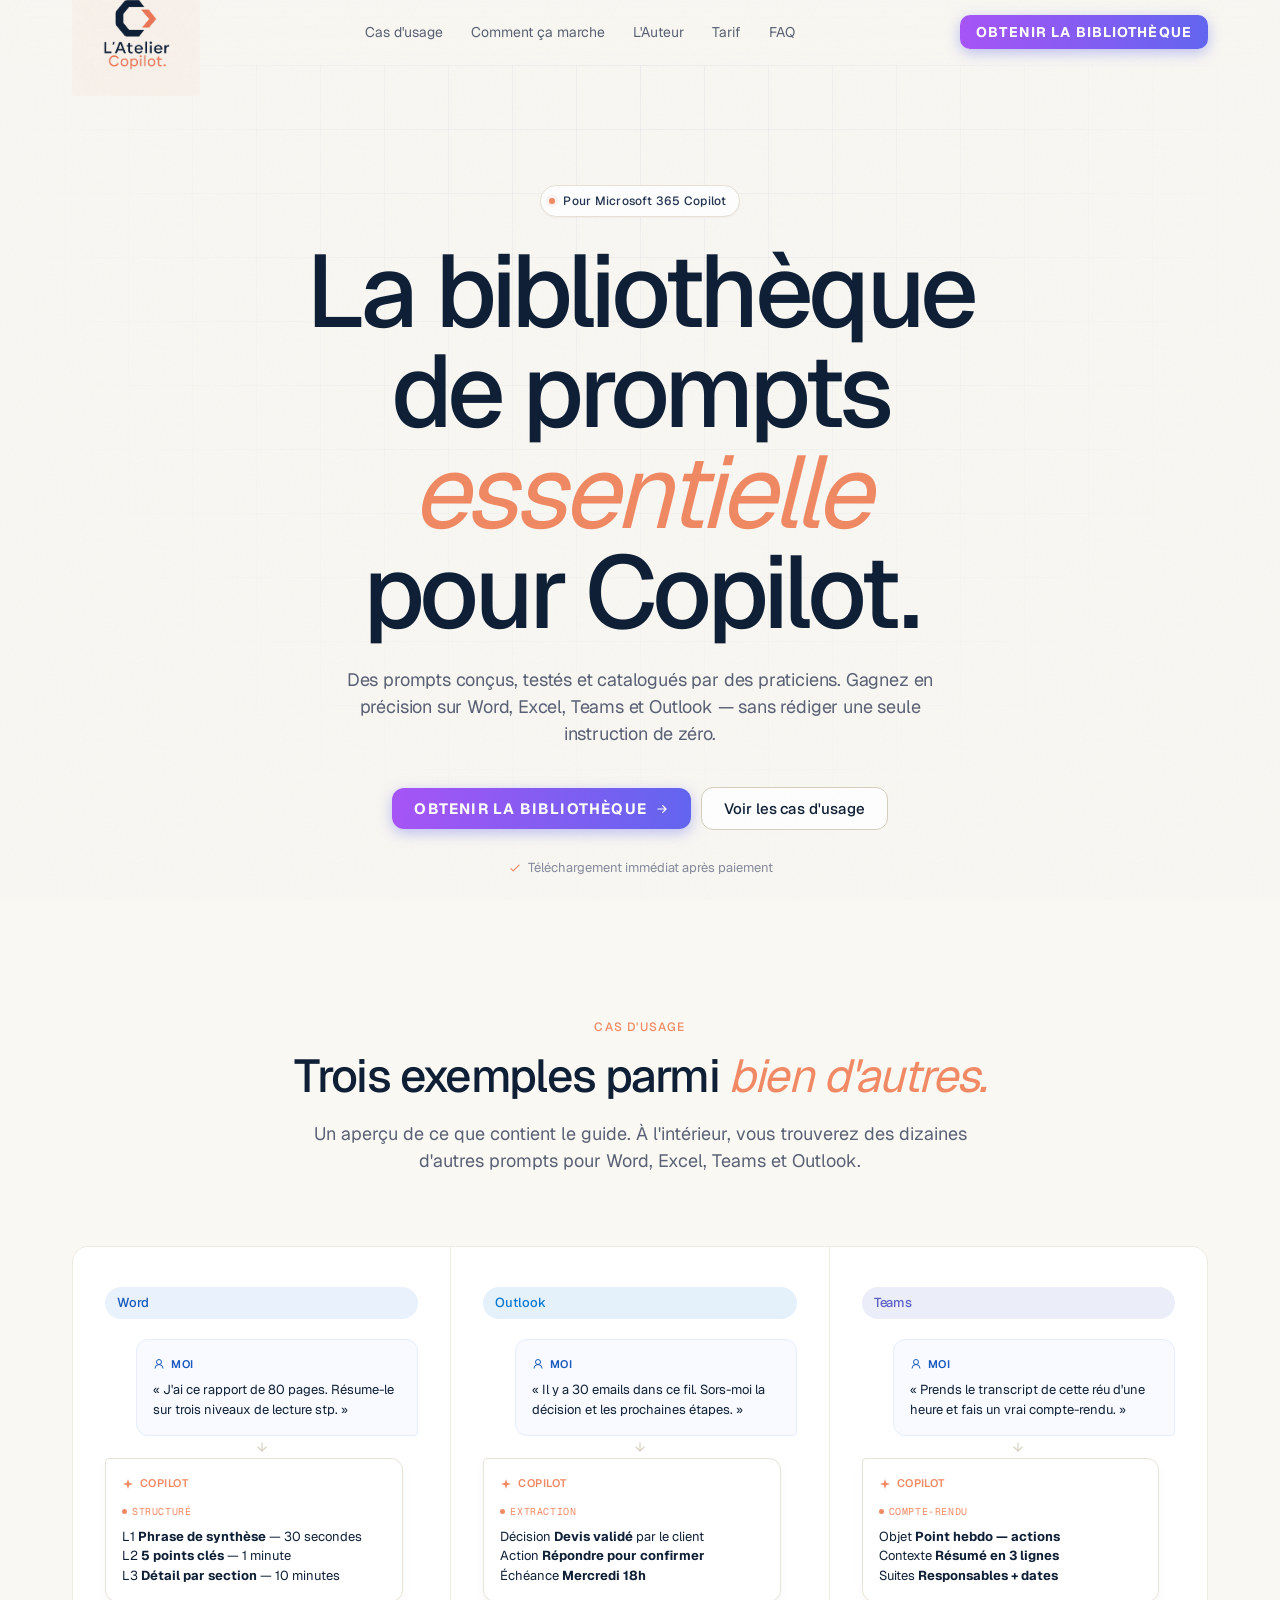
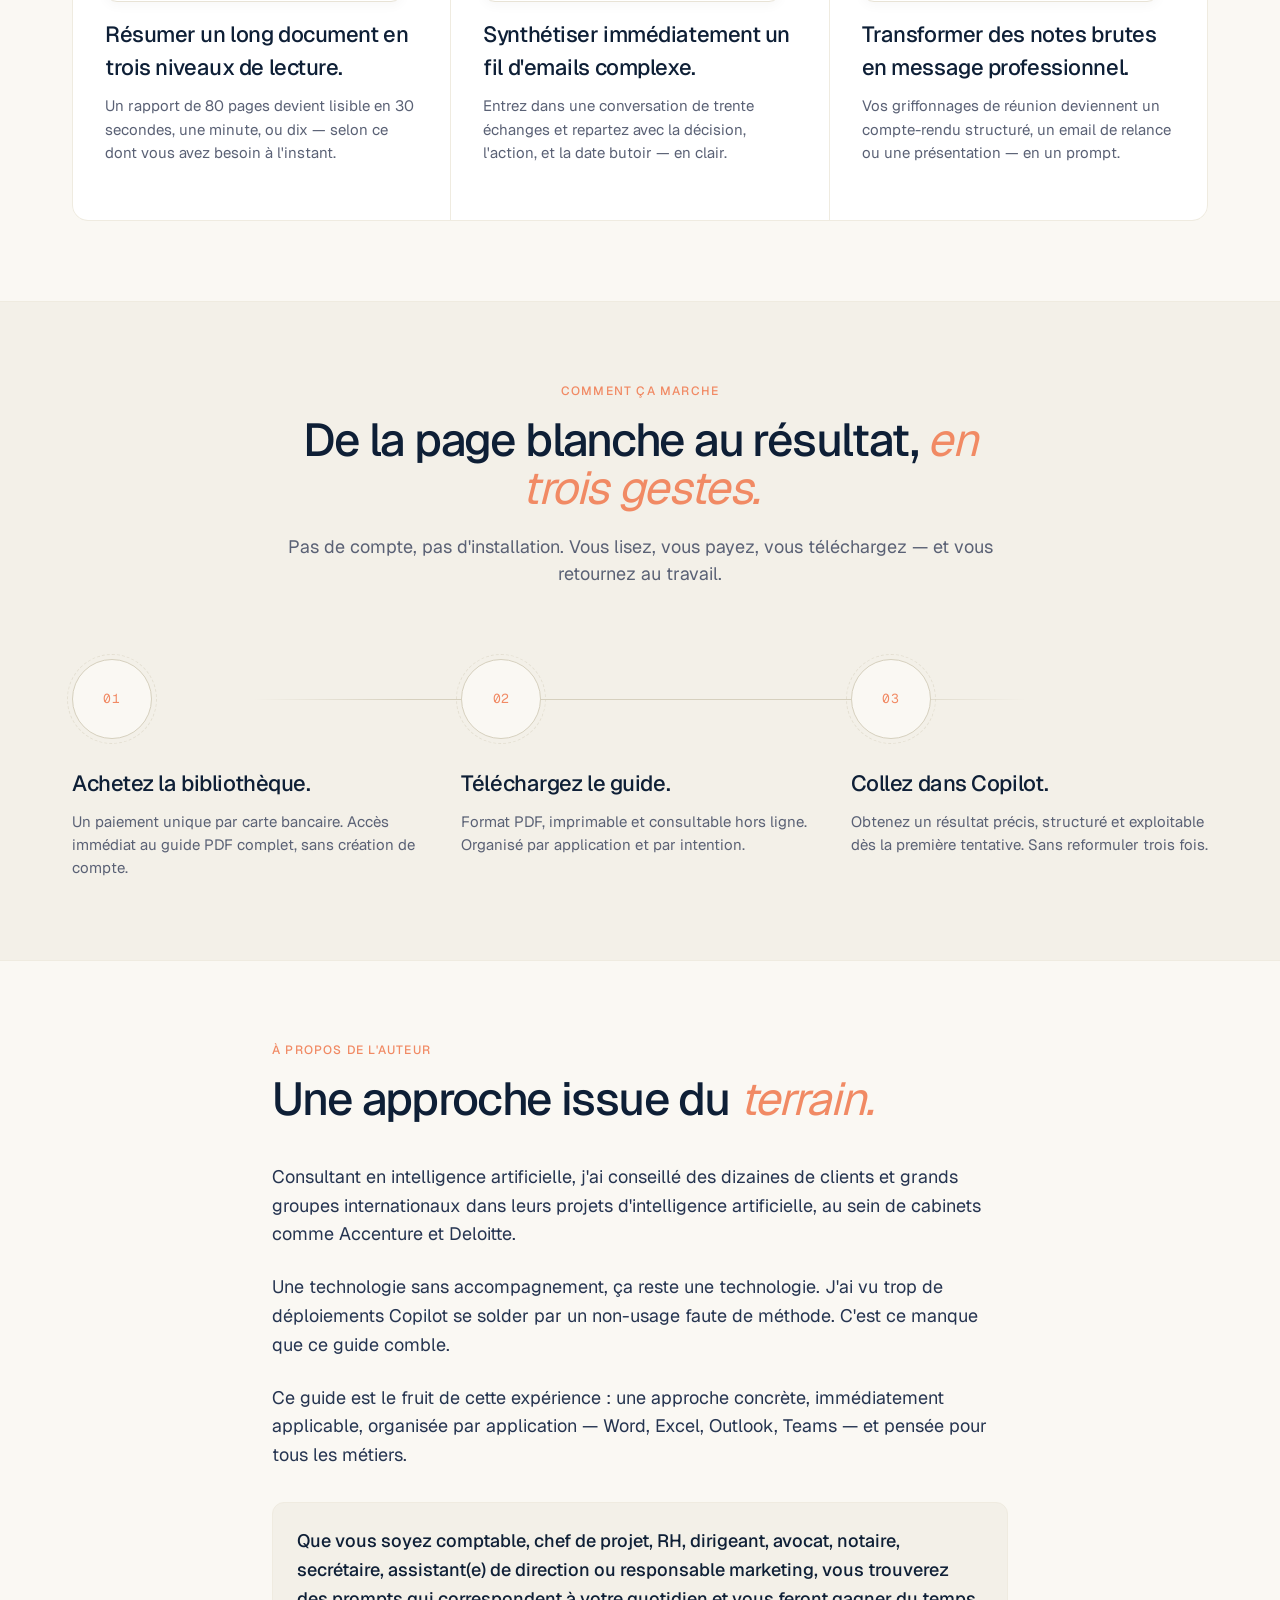
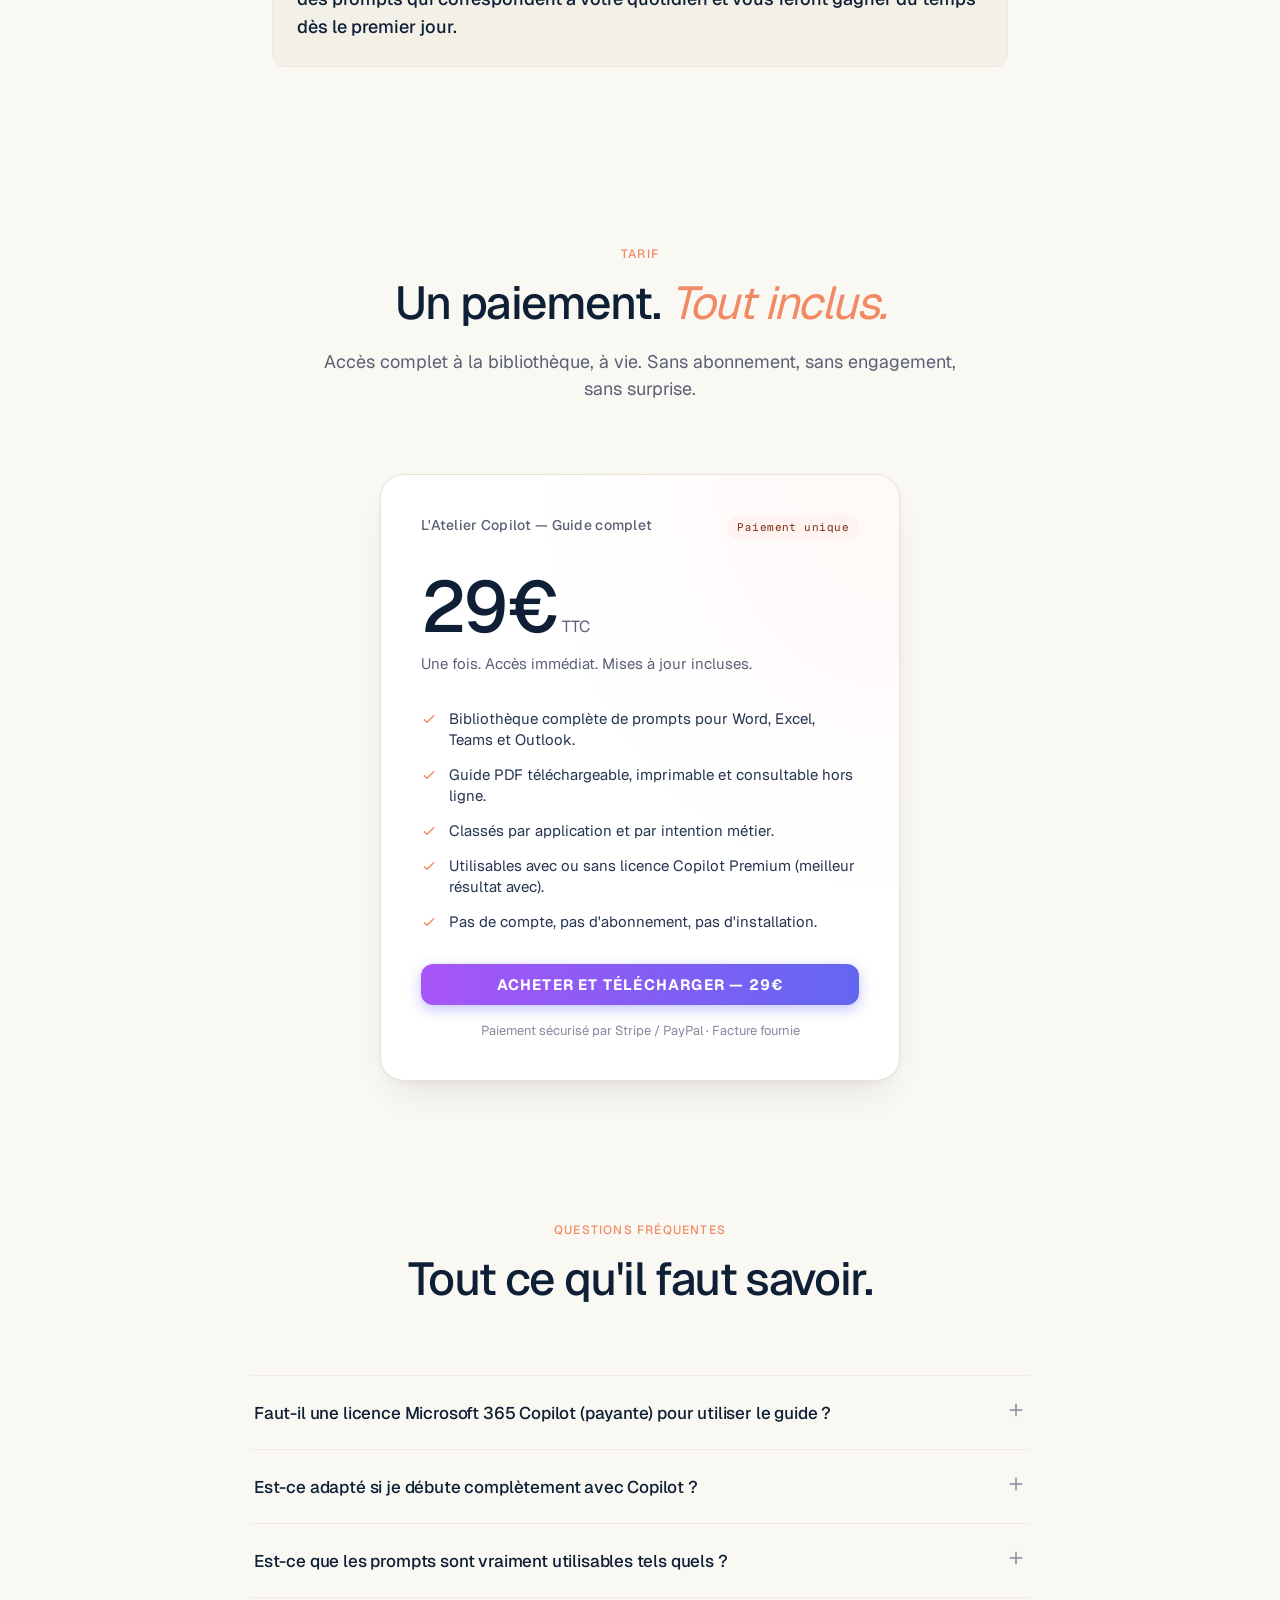
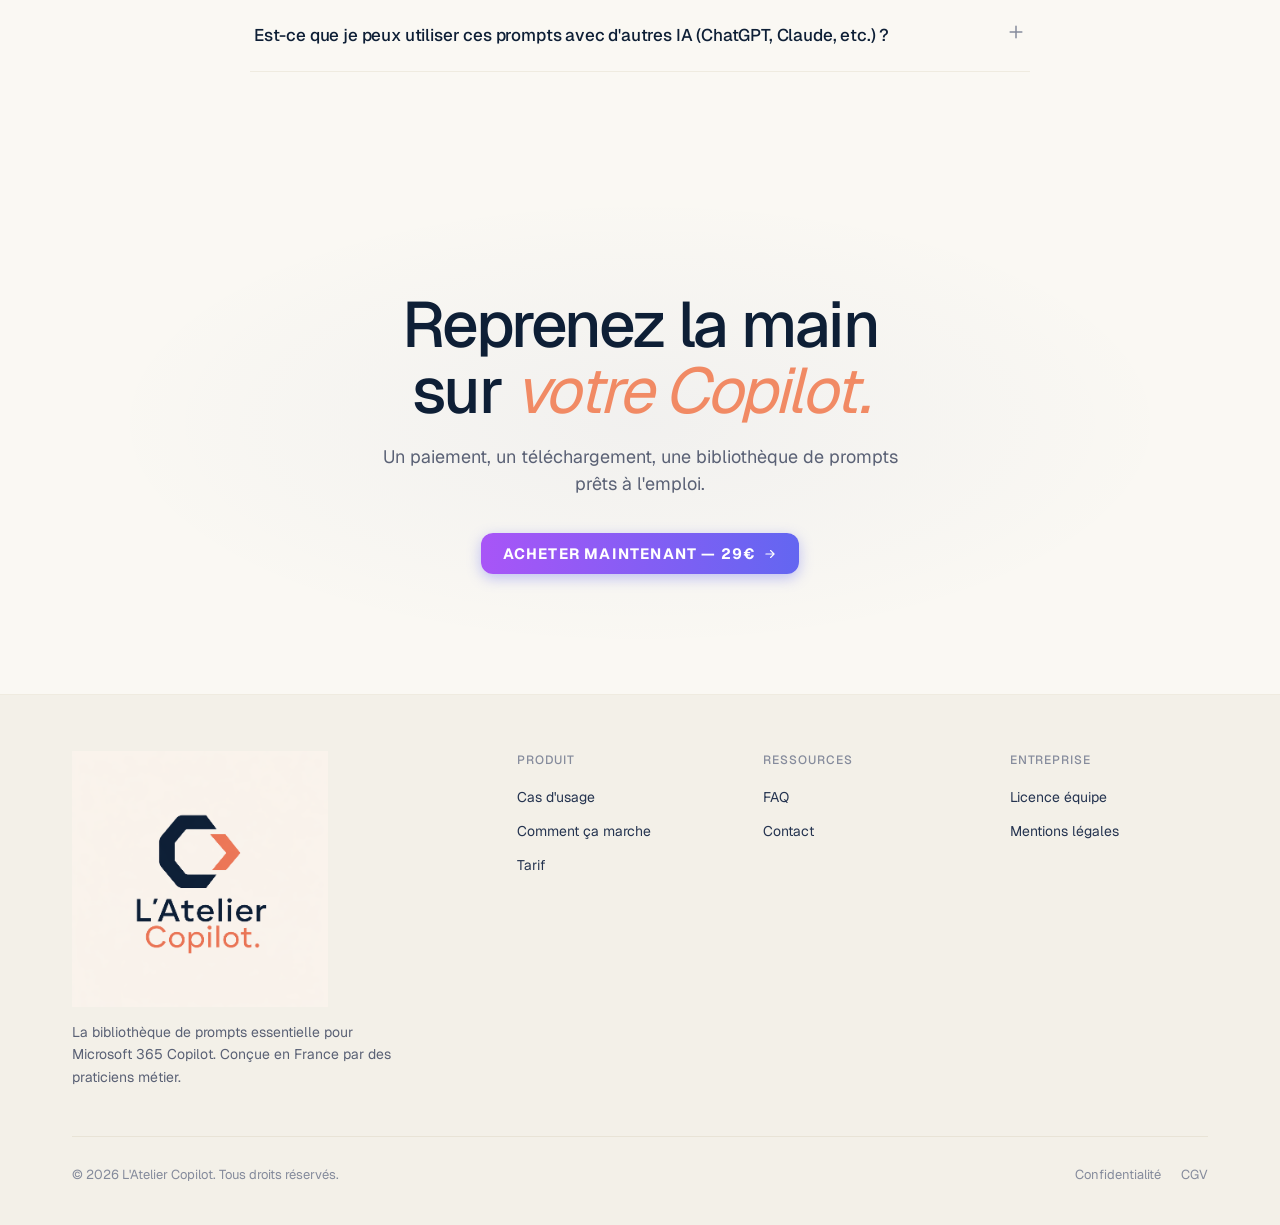
==== index.html @ 7e4718ef "Added author link in nav and finalized chat bubbles UX" ====
<!DOCTYPE html>
<html lang="fr">
<head>
<meta charset="UTF-8">
<meta name="viewport" content="width=device-width, initial-scale=1.0">
<title>L'Atelier Copilot — La bibliothèque de prompts pour Microsoft 365 Copilot</title>
<meta name="description" content="Des prompts conçus, testés et catalogués par des praticiens. Tirez le meilleur de Microsoft 365 Copilot sur Word, Excel, Teams et Outlook.">
<link rel="stylesheet" href="styles.css">
<link rel="icon" type="image/png" href="assets/logo.png">
</head>
<body class="grain">

<!-- ========== NAV ========== -->
<nav class="nav" id="nav">
  <div class="container nav-inner">
    <a href="/" class="brand">
      <img src="assets/logo.png" alt="L'Atelier Copilot" class="logo-img">
    </a>
    <ul class="nav-links">
      <li><a href="#usecases">Cas d'usage</a></li>
      <li><a href="#how">Comment ça marche</a></li>
      <li><a href="#about">L'Auteur</a></li>
      <li><a href="#pricing">Tarif</a></li>
      <li><a href="#faq">FAQ</a></li>
    </ul>
    <div class="nav-cta">
      <a href="#pricing" class="btn btn-accent">Obtenir la bibliothèque</a>
    </div>
  </div>
</nav>

<!-- ========== HERO ========== -->
<header class="hero">
  <div class="hero-grid-bg"></div>
  <div class="container hero-inner">
    <div class="reveal">
      <span class="eyebrow"><span class="dot"></span>Pour Microsoft 365 Copilot</span>
    </div>
    <h1 class="reveal reveal-delay-1">
      La bibliothèque<br>
      de prompts <span class="em">essentielle</span><br>
      pour Copilot.
    </h1>
    <p class="hero-lead reveal reveal-delay-2">
      Des prompts conçus, testés et catalogués par des praticiens. Gagnez en précision sur Word, Excel, Teams et Outlook — sans rédiger une seule instruction de zéro.
    </p>
    <div class="hero-ctas reveal reveal-delay-2">
      <a href="#pricing" class="btn btn-accent btn-lg">
        Obtenir la bibliothèque
        <svg width="14" height="14" viewBox="0 0 24 24" fill="none"><path d="M5 12h14M13 6l6 6-6 6" stroke="currentColor" stroke-width="2" stroke-linecap="round" stroke-linejoin="round"/></svg>
      </a>
      <a href="#usecases" class="btn btn-outline btn-lg">Voir les cas d'usage</a>
    </div>
    <div class="hero-meta">
      <span>
        <svg width="14" height="14" viewBox="0 0 24 24" fill="none"><path d="M5 13l4 4L19 7" stroke="currentColor" stroke-width="2" stroke-linecap="round" stroke-linejoin="round"/></svg>
        Téléchargement immédiat après paiement
      </span>
    </div>
  </div>
</header>

<!-- ========== USE CASES ========== -->
<section class="section" id="usecases">
  <div class="container">
    <div class="section-head">
      <div class="section-kicker">Cas d'usage</div>
      <h2>Trois exemples parmi <em style="font-weight:400;color:var(--accent);font-style:italic;">bien d'autres.</em></h2>
      <p>Un aperçu de ce que contient le guide. À l'intérieur, vous trouverez des dizaines d'autres prompts pour Word, Excel, Teams et Outlook.</p>
    </div>

    <div class="usecases">
      <div class="usecase">
        <div class="usecase-badge badge-word">
          Word
        </div>
        <div class="usecase-visual">
          <div class="uc-stack">
          <div class="uc-card prompt">
            <div class="uc-header">
              <svg width="12" height="12" viewBox="0 0 24 24" fill="none" stroke="currentColor" stroke-width="2"><circle cx="12" cy="8" r="5"/><path d="M20 21a8 8 0 1 0-16 0"/></svg>
              Moi
            </div>
            « J'ai ce rapport de 80 pages. Résume-le sur trois niveaux de lecture stp. »
          </div>
          <div class="uc-arrow">
            <svg width="14" height="14" viewBox="0 0 24 24" fill="none"><path d="M12 5v14M5 12l7 7 7-7" stroke="currentColor" stroke-width="2" stroke-linecap="round" stroke-linejoin="round"/></svg>
          </div>
          <div class="uc-card result">
            <div class="uc-header">
              <svg width="12" height="12" viewBox="0 0 24 24" fill="currentColor"><path d="M12 2l2.4 7.6L22 12l-7.6 2.4L12 22l-2.4-7.6L2 12l7.6-2.4z"/></svg>
              Copilot
            </div>
            <span class="tag"><span class="dot"></span> Structuré</span><br>
            L1 <strong>Phrase de synthèse</strong> — 30 secondes<br>
            L2 <strong>5 points clés</strong> — 1 minute<br>
            L3 <strong>Détail par section</strong> — 10 minutes
          </div>
        </div>
        </div>
        <h3>Résumer un long document en trois niveaux de lecture.</h3>
        <p>Un rapport de 80 pages devient lisible en 30 secondes, une minute, ou dix — selon ce dont vous avez besoin à l'instant.</p>
      </div>

      <div class="usecase">
        <div class="usecase-badge badge-outlook">
          Outlook
        </div>
        <div class="usecase-visual">
          <div class="uc-stack">
          <div class="uc-card prompt">
            <div class="uc-header">
              <svg width="12" height="12" viewBox="0 0 24 24" fill="none" stroke="currentColor" stroke-width="2"><circle cx="12" cy="8" r="5"/><path d="M20 21a8 8 0 1 0-16 0"/></svg>
              Moi
            </div>
            « Il y a 30 emails dans ce fil. Sors-moi la décision et les prochaines étapes. »
          </div>
          <div class="uc-arrow">
            <svg width="14" height="14" viewBox="0 0 24 24" fill="none"><path d="M12 5v14M5 12l7 7 7-7" stroke="currentColor" stroke-width="2" stroke-linecap="round" stroke-linejoin="round"/></svg>
          </div>
          <div class="uc-card result">
            <div class="uc-header">
              <svg width="12" height="12" viewBox="0 0 24 24" fill="currentColor"><path d="M12 2l2.4 7.6L22 12l-7.6 2.4L12 22l-2.4-7.6L2 12l7.6-2.4z"/></svg>
              Copilot
            </div>
            <span class="tag"><span class="dot"></span> Extraction</span><br>
            Décision <strong>Devis validé</strong> par le client<br>
            Action <strong>Répondre pour confirmer</strong><br>
            Échéance <strong>Mercredi 18h</strong>
          </div>
        </div>
        </div>
        <h3>Synthétiser immédiatement un fil d'emails complexe.</h3>
        <p>Entrez dans une conversation de trente échanges et repartez avec la décision, l'action, et la date butoir — en clair.</p>
      </div>

      <div class="usecase">
        <div class="usecase-badge badge-teams">
          Teams
        </div>
        <div class="usecase-visual">
          <div class="uc-stack">
          <div class="uc-card prompt">
            <div class="uc-header">
              <svg width="12" height="12" viewBox="0 0 24 24" fill="none" stroke="currentColor" stroke-width="2"><circle cx="12" cy="8" r="5"/><path d="M20 21a8 8 0 1 0-16 0"/></svg>
              Moi
            </div>
            « Prends le transcript de cette réu d'une heure et fais un vrai compte-rendu. »
          </div>
          <div class="uc-arrow">
            <svg width="14" height="14" viewBox="0 0 24 24" fill="none"><path d="M12 5v14M5 12l7 7 7-7" stroke="currentColor" stroke-width="2" stroke-linecap="round" stroke-linejoin="round"/></svg>
          </div>
          <div class="uc-card result">
            <div class="uc-header">
              <svg width="12" height="12" viewBox="0 0 24 24" fill="currentColor"><path d="M12 2l2.4 7.6L22 12l-7.6 2.4L12 22l-2.4-7.6L2 12l7.6-2.4z"/></svg>
              Copilot
            </div>
            <span class="tag"><span class="dot"></span> Compte-Rendu</span><br>
            Objet <strong>Point hebdo — actions</strong><br>
            Contexte <strong>Résumé en 3 lignes</strong><br>
            Suites <strong>Responsables + dates</strong>
          </div>
        </div>
        </div>
        <h3>Transformer des notes brutes en message professionnel.</h3>
        <p>Vos griffonnages de réunion deviennent un compte-rendu structuré, un email de relance ou une présentation — en un prompt.</p>
      </div>
    </div>
  </div>
</section>

<!-- ========== HOW IT WORKS ========== -->
<section class="section" id="how" style="background:var(--bg-muted);border-top:1px solid var(--border-soft);border-bottom:1px solid var(--border-soft);">
  <div class="container">
    <div class="section-head">
      <div class="section-kicker">Comment ça marche</div>
      <h2>De la page blanche au résultat, <em style="font-weight:400;color:var(--accent);font-style:italic;">en trois gestes.</em></h2>
      <p>Pas de compte, pas d'installation. Vous lisez, vous payez, vous téléchargez — et vous retournez au travail.</p>
    </div>

    <div class="how">
      <div class="step">
        <div class="step-num mono">01</div>
        <h3>Achetez la bibliothèque.</h3>
        <p>Un paiement unique par carte bancaire. Accès immédiat au guide PDF complet, sans création de compte.</p>
      </div>
      <div class="step">
        <div class="step-num mono">02</div>
        <h3>Téléchargez le guide.</h3>
        <p>Format PDF, imprimable et consultable hors ligne. Organisé par application et par intention.</p>
      </div>
      <div class="step">
        <div class="step-num mono">03</div>
        <h3>Collez dans Copilot.</h3>
        <p>Obtenez un résultat précis, structuré et exploitable dès la première tentative. Sans reformuler trois fois.</p>
      </div>
    </div>
  </div>
</section>

<!-- ========== ABOUT ========== -->
<section class="section" id="about">
  <div class="container" style="max-width: 800px; margin: 0 auto;">
    <div class="section-head" style="text-align: left; margin-bottom: 40px; margin-left: 0;">
      <div class="section-kicker">À propos de l'auteur</div>
      <h2>Une approche issue du <em style="font-weight:400;color:var(--accent);font-style:italic;">terrain.</em></h2>
    </div>
    <div style="font-size: 1.125rem; line-height: 1.6; color: var(--ink-700);">
      <p style="margin-bottom: 24px;">
        Consultant en intelligence artificielle, j'ai conseillé des dizaines de clients et grands groupes internationaux dans leurs projets d'intelligence artificielle, au sein de cabinets comme Accenture et Deloitte.
      </p>
      <p style="margin-bottom: 24px;">
        Une technologie sans accompagnement, ça reste une technologie. J'ai vu trop de déploiements Copilot se solder par un non-usage faute de méthode. C'est ce manque que ce guide comble.
      </p>
      <p style="margin-bottom: 32px;">
        Ce guide est le fruit de cette expérience : une approche concrète, immédiatement applicable, organisée par application — Word, Excel, Outlook, Teams — et pensée pour tous les métiers.
      </p>
      <p style="font-weight: 500; color: var(--ink-900); background: var(--bg-muted); padding: 24px; border-radius: 12px; border: 1px solid var(--border-soft);">
        Que vous soyez comptable, chef de projet, RH, dirigeant, avocat, notaire, secrétaire, assistant(e) de direction ou responsable marketing, vous trouverez des prompts qui correspondent à votre quotidien et vous feront gagner du temps dès le premier jour.
      </p>
    </div>
  </div>
</section>

<!-- ========== PRICING ========== -->
<section class="section" id="pricing">
  <div class="container">
    <div class="section-head">
      <div class="section-kicker">Tarif</div>
      <h2>Un paiement. <em style="font-weight:400;color:var(--accent);font-style:italic;">Tout inclus.</em></h2>
      <p>Accès complet à la bibliothèque, à vie. Sans abonnement, sans engagement, sans surprise.</p>
    </div>

    <div class="pricing-wrap">
      <div class="pricing-card">
        <div class="pricing-head">
          <div>
            <div class="pricing-name">L'Atelier Copilot — Guide complet</div>
          </div>
          <div class="pricing-badge">Paiement unique</div>
        </div>
        <div class="pricing-price">
          <span class="pricing-amount">29€</span>
          <span class="pricing-unit">TTC</span>
        </div>
        <div class="pricing-sub">Une fois. Accès immédiat. Mises à jour incluses.</div>

        <ul class="pricing-features">
          <li>
            <svg width="16" height="16" viewBox="0 0 24 24" fill="none"><path d="M5 13l4 4L19 7" stroke="currentColor" stroke-width="2.2" stroke-linecap="round" stroke-linejoin="round"/></svg>
            Bibliothèque complète de prompts pour Word, Excel, Teams et Outlook.
          </li>
          <li>
            <svg width="16" height="16" viewBox="0 0 24 24" fill="none"><path d="M5 13l4 4L19 7" stroke="currentColor" stroke-width="2.2" stroke-linecap="round" stroke-linejoin="round"/></svg>
            Guide PDF téléchargeable, imprimable et consultable hors ligne.
          </li>
          <li>
            <svg width="16" height="16" viewBox="0 0 24 24" fill="none"><path d="M5 13l4 4L19 7" stroke="currentColor" stroke-width="2.2" stroke-linecap="round" stroke-linejoin="round"/></svg>
            Classés par application et par intention métier.
          </li>
          <li>
            <svg width="16" height="16" viewBox="0 0 24 24" fill="none"><path d="M5 13l4 4L19 7" stroke="currentColor" stroke-width="2.2" stroke-linecap="round" stroke-linejoin="round"/></svg>
            Utilisables avec ou sans licence Copilot Premium (meilleur résultat avec).
          </li>
          <li>
            <svg width="16" height="16" viewBox="0 0 24 24" fill="none"><path d="M5 13l4 4L19 7" stroke="currentColor" stroke-width="2.2" stroke-linecap="round" stroke-linejoin="round"/></svg>
            Pas de compte, pas d'abonnement, pas d'installation.
          </li>
        </ul>

        <a href="https://payhip.com/b/toM5U" class="btn btn-accent btn-lg">Acheter et télécharger — 29€</a>
        <div class="pricing-footer">Paiement sécurisé par Stripe / PayPal · Facture fournie</div>
      </div>
    </div>
  </div>
</section>

<!-- ========== FAQ ========== -->
<section class="section" id="faq" style="padding-top:60px;padding-bottom:80px;">
  <div class="container">
    <div class="section-head">
      <div class="section-kicker">Questions fréquentes</div>
      <h2>Tout ce qu'il faut savoir.</h2>
    </div>
    <div class="faq">
      <div class="faq-item">
        <button class="faq-q" aria-expanded="false">
          <span>Faut-il une licence Microsoft 365 Copilot (payante) pour utiliser le guide ?</span>
          <span class="icon"><svg width="20" height="20" viewBox="0 0 24 24" fill="none"><path d="M12 5v14M5 12h14" stroke="currentColor" stroke-width="1.8" stroke-linecap="round"/></svg></span>
        </button>
        <div class="faq-a"><div class="faq-a-inner">Non. Une partie des prompts fonctionne parfaitement avec Copilot Chat gratuit. La licence payante apporte un vrai gain (intégration dans Word, Excel, Outlook, Teams), mais le guide a été conçu pour être utile dans les deux cas.</div></div>
      </div>
      <div class="faq-item">
        <button class="faq-q" aria-expanded="false">
          <span>Est-ce adapté si je débute complètement avec Copilot ?</span>
          <span class="icon"><svg width="20" height="20" viewBox="0 0 24 24" fill="none"><path d="M12 5v14M5 12h14" stroke="currentColor" stroke-width="1.8" stroke-linecap="round"/></svg></span>
        </button>
        <div class="faq-a"><div class="faq-a-inner">Oui. Le guide commence par une méthode simple (GCES) qui permet de structurer n'importe quel prompt. Tu peux copier-coller et obtenir un résultat propre immédiatement, sans expertise technique.</div></div>
      </div>
      <div class="faq-item">
        <button class="faq-q" aria-expanded="false">
          <span>Est-ce que les prompts sont vraiment utilisables tels quels ?</span>
          <span class="icon"><svg width="20" height="20" viewBox="0 0 24 24" fill="none"><path d="M12 5v14M5 12h14" stroke="currentColor" stroke-width="1.8" stroke-linecap="round"/></svg></span>
        </button>
        <div class="faq-a"><div class="faq-a-inner">Oui. Ils ont été testés et conçus pour produire un résultat directement exploitable (pas du texte générique à retravailler). Chaque prompt impose un cadre précis : rôle, objectif, format, source.</div></div>
      </div>
      <div class="faq-item">
        <button class="faq-q" aria-expanded="false">
          <span>Est-ce que je peux utiliser ces prompts avec d'autres IA (ChatGPT, Claude, etc.) ?</span>
          <span class="icon"><svg width="20" height="20" viewBox="0 0 24 24" fill="none"><path d="M12 5v14M5 12h14" stroke="currentColor" stroke-width="1.8" stroke-linecap="round"/></svg></span>
        </button>
        <div class="faq-a"><div class="faq-a-inner">Oui. La structure des prompts est universelle. Ils fonctionnent très bien en dehors de Copilot — c'est même un des bénéfices cachés du guide.</div></div>
      </div>
    </div>
  </div>
</section>

<!-- ========== FINAL CTA ========== -->
<section class="final-cta">
  <div class="final-cta-bg"></div>
  <div class="container">
    <h2>Reprenez la main<br>sur <span class="em">votre Copilot.</span></h2>
    <p>Un paiement, un téléchargement, une bibliothèque de prompts prêts à l'emploi.</p>
    <div class="btns">
      <a href="https://payhip.com/b/toM5U" class="btn btn-accent btn-lg">
        Acheter maintenant — 29€
        <svg width="14" height="14" viewBox="0 0 24 24" fill="none"><path d="M5 12h14M13 6l6 6-6 6" stroke="currentColor" stroke-width="2" stroke-linecap="round" stroke-linejoin="round"/></svg>
      </a>
    </div>
  </div>
</section>

<!-- ========== FOOTER ========== -->
<footer>
  <div class="container">
    <div class="footer-inner">
      <div class="footer-brand">
        <a href="/" class="brand">
          <img src="assets/logo.png" alt="L'Atelier Copilot" class="logo-img-lg">
        </a>
        <p>La bibliothèque de prompts essentielle pour Microsoft 365 Copilot. Conçue en France par des praticiens métier.</p>
      </div>
      <div class="footer-col">
        <h4>Produit</h4>
        <ul>
          <li><a href="#usecases">Cas d'usage</a></li>
          <li><a href="#how">Comment ça marche</a></li>
          <li><a href="#pricing">Tarif</a></li>
        </ul>
      </div>
      <div class="footer-col">
        <h4>Ressources</h4>
        <ul>
          <li><a href="#faq">FAQ</a></li>
          <li><a href="mailto:contact@atelier-copilot.fr">Contact</a></li>
        </ul>
      </div>
      <div class="footer-col">
        <h4>Entreprise</h4>
        <ul>
          <li><a href="#">Licence équipe</a></li>
          <li><a href="#">Mentions légales</a></li>
        </ul>
      </div>
    </div>
    <div class="footer-bottom">
      <div>© 2026 L'Atelier Copilot. Tous droits réservés.</div>
      <div class="links">
        <a href="#">Confidentialité</a>
        <a href="#">CGV</a>
      </div>
    </div>
  </div>
</footer>

<script>
  const nav = document.getElementById('nav');
  const onScroll = () => {
    if (window.scrollY > 8) nav.classList.add('scrolled');
    else nav.classList.remove('scrolled');
  };
  window.addEventListener('scroll', onScroll, { passive: true });
  onScroll();

  // Minimal reveal — hero only
  const io = new IntersectionObserver((entries) => {
    entries.forEach(e => {
      if (e.isIntersecting) { e.target.classList.add('in'); io.unobserve(e.target); }
    });
  }, { threshold: 0.1 });
  document.querySelectorAll('.reveal').forEach(el => io.observe(el));

  // FAQ accordion
  document.querySelectorAll('.faq-item').forEach((item) => {
    const q = item.querySelector('.faq-q');
    const a = item.querySelector('.faq-a');
    q.addEventListener('click', () => {
      const open = item.classList.contains('open');
      document.querySelectorAll('.faq-item').forEach(other => {
        other.classList.remove('open');
        other.querySelector('.faq-a').style.maxHeight = '0px';
        other.querySelector('.faq-q').setAttribute('aria-expanded', 'false');
      });
      if (!open) {
        item.classList.add('open');
        a.style.maxHeight = a.scrollHeight + 'px';
        q.setAttribute('aria-expanded', 'true');
      }
    });
  });
</script>

</body>
</html>
---- styles.css ----
/* L'Atelier Copilot — Landing
   Palette: bleu nuit accent sur crème / blanc cassé / gris
   Typo: Geist (Vercel)
*/

@import url('https://fonts.googleapis.com/css2?family=Geist:wght@300;400;500;600;700&family=Geist+Mono:wght@400;500&display=swap');

:root {
  /* Neutrals */
  --bg: #FAF8F3;           /* crème / blanc cassé */
  --bg-elevated: #FFFFFF;
  --bg-muted: #F3F0E8;
  --border: #E8E3D6;
  --border-strong: #D6D0BE;
  --border-soft: #EFEBE0;

  /* Ink — bleu nuit du logo */
  --ink-900: #0E1F36;
  --ink-700: #253450;
  --ink-500: #5A6175;
  --ink-400: #858B9C;
  --ink-300: #B3B8C4;
  --ink-200: #D9DBE3;

  /* Accent — Coral from logo */
  --accent: #F18A64;
  --accent-hover: #E07954;
  --accent-soft: #FEF3F0;
  --accent-ink: #7C2D12;

  /* Type scale (fluid) */
  --fs-display: clamp(56px, 8vw, 112px);
  --fs-h1: clamp(40px, 5.2vw, 72px);
  --fs-h2: clamp(32px, 3.6vw, 52px);
  --fs-h3: clamp(22px, 2vw, 28px);
  --fs-lead: clamp(18px, 1.4vw, 22px);
  --fs-body: 16px;
  --fs-small: 14px;
  --fs-micro: 12px;

  /* Radii & spacing */
  --r-sm: 6px;
  --r-md: 10px;
  --r-lg: 16px;
  --r-xl: 24px;

  /* Shadows (very subtle) */
  --shadow-sm: 0 1px 2px rgba(11,16,32,0.04);
  --shadow-md: 0 2px 8px rgba(11,16,32,0.05), 0 1px 2px rgba(11,16,32,0.04);
  --shadow-lg: 0 20px 40px -16px rgba(11,16,32,0.12), 0 2px 6px rgba(11,16,32,0.04);

  --ease: cubic-bezier(.2,.6,.2,1);
}

* { box-sizing: border-box; }
html, body { margin: 0; padding: 0; }

body {
  font-family: 'Geist', -apple-system, BlinkMacSystemFont, 'Segoe UI', sans-serif;
  font-size: var(--fs-body);
  line-height: 1.5;
  color: var(--ink-900);
  background: var(--bg);
  -webkit-font-smoothing: antialiased;
  -moz-osx-font-smoothing: grayscale;
  font-feature-settings: "ss01", "cv11";
}

.mono { font-family: 'Geist Mono', ui-monospace, monospace; }

/* Layout */
.container {
  max-width: 1200px;
  margin: 0 auto;
  padding: 0 32px;
}
.container-wide {
  max-width: 1320px;
  margin: 0 auto;
  padding: 0 32px;
}

/* Grain overlay — subtle texture */
.grain::before {
  content: "";
  position: fixed;
  inset: 0;
  pointer-events: none;
  z-index: 1000;
  opacity: 0.35;
  mix-blend-mode: multiply;
  background-image: url("data:image/svg+xml;utf8,<svg xmlns='http://www.w3.org/2000/svg' width='200' height='200'><filter id='n'><feTurbulence type='fractalNoise' baseFrequency='0.9' numOctaves='2' seed='3'/><feColorMatrix values='0 0 0 0 0.04  0 0 0 0 0.06  0 0 0 0 0.13  0 0 0 0.08 0'/></filter><rect width='100%' height='100%' filter='url(%23n)'/></svg>");
}

/* NAV */
.nav {
  position: sticky;
  top: 0;
  z-index: 50;
  backdrop-filter: saturate(140%) blur(12px);
  -webkit-backdrop-filter: saturate(140%) blur(12px);
  background: rgba(250, 248, 243, 0.72);
  border-bottom: 1px solid transparent;
  transition: border-color .3s var(--ease), background .3s var(--ease);
}
.nav.scrolled {
  border-bottom-color: var(--border-soft);
  background: rgba(250, 248, 243, 0.85);
}
.nav-inner {
  display: flex;
  align-items: center;
  justify-content: space-between;
  height: 64px;
}
.brand {
  display: flex;
  align-items: center;
  gap: 10px;
  text-decoration: none;
  color: var(--ink-900);
  font-weight: 500;
  letter-spacing: -0.01em;
}
.brand-mark {
  width: 24px; height: 24px;
  display: grid; place-items: center;
  border: 1px solid var(--border-strong);
  border-radius: 6px;
  background: var(--bg-elevated);
  color: var(--accent);
}
.brand-name {
  font-size: 15px;
}
.brand-name em {
  font-style: normal;
  color: var(--ink-500);
  font-weight: 400;
}

.nav-links {
  display: flex;
  gap: 28px;
  list-style: none;
  margin: 0; padding: 0;
}
.nav-links a {
  color: var(--ink-500);
  text-decoration: none;
  font-size: 14px;
  transition: color .2s var(--ease);
}
.nav-links a:hover { color: var(--ink-900); }

.nav-cta {
  display: flex; align-items: center; gap: 8px;
}

/* Buttons */
.btn {
  display: inline-flex;
  align-items: center;
  justify-content: center;
  gap: 8px;
  padding: 10px 16px;
  border-radius: var(--r-md);
  font-family: inherit;
  font-size: 14px;
  font-weight: 500;
  line-height: 1;
  text-decoration: none;
  cursor: pointer;
  transition: all .18s var(--ease);
  border: 1px solid transparent;
  letter-spacing: -0.005em;
}
.btn-primary {
  background: var(--ink-900);
  color: var(--bg);
  border-color: var(--ink-900);
}
.btn-primary:hover { background: #1a2238; border-color: #1a2238; transform: translateY(-0.5px); }
.btn-ghost {
  background: transparent;
  color: var(--ink-700);
}
.btn-ghost:hover { color: var(--ink-900); background: var(--bg-muted); }
.btn-outline {
  background: var(--bg-elevated);
  color: var(--ink-900);
  border-color: var(--border-strong);
}
.btn-outline:hover { border-color: var(--ink-700); }
.btn-lg { padding: 13px 22px; font-size: 15px; border-radius: 12px; }
.btn-accent {
  background: linear-gradient(to right, #A855F7, #6366F1);
  color: #ffffff;
  border: none;
  font-weight: 700;
  text-transform: uppercase;
  letter-spacing: 0.08em;
  box-shadow: 0 4px 14px 0 rgba(99, 102, 241, 0.39);
  text-shadow: none;
}
.btn-accent:hover { 
  background: linear-gradient(to right, #B66CFF, #7477F6);
  box-shadow: 0 6px 20px 0 rgba(99, 102, 241, 0.5);
  transform: translateY(-2px);
}

/* Eyebrow */
.eyebrow {
  display: inline-flex;
  align-items: center;
  gap: 8px;
  padding: 6px 12px 6px 8px;
  font-size: 12px;
  font-weight: 500;
  letter-spacing: 0.02em;
  color: var(--ink-700);
  background: var(--bg-elevated);
  border: 1px solid var(--border);
  border-radius: 999px;
  box-shadow: var(--shadow-sm);
}
.eyebrow .dot {
  width: 6px; height: 6px; border-radius: 999px; background: var(--accent);
  box-shadow: 0 0 0 3px var(--accent-soft);
}

/* Reveal — minimal */
.reveal {
  opacity: 0;
  transform: translateY(6px);
  transition: opacity .5s var(--ease), transform .5s var(--ease);
}
.reveal.in { opacity: 1; transform: none; }
.reveal-delay-1 { transition-delay: .05s; }
.reveal-delay-2 { transition-delay: .1s; }

/* Logo image */
.logo-img { height: 128px; width: auto; display: block; }
.logo-img-lg { height: 256px; width: auto; display: block; }

/* ============ HERO ============ */
.hero {
  position: relative;
  padding: 120px 0 60px;
  overflow: hidden;
}
.hero-grid-bg {
  position: absolute;
  inset: 0;
  pointer-events: none;
  background-image:
    linear-gradient(to right, rgba(30,58,138,0.05) 1px, transparent 1px),
    linear-gradient(to bottom, rgba(30,58,138,0.05) 1px, transparent 1px);
  background-size: 64px 64px;
  mask-image: radial-gradient(ellipse at 50% 0%, black 0%, transparent 70%);
  -webkit-mask-image: radial-gradient(ellipse at 50% 0%, black 0%, transparent 70%);
}
.hero-inner {
  position: relative;
  text-align: center;
  max-width: 1000px;
  margin: 0 auto;
}
.hero h1 {
  font-size: var(--fs-display);
  line-height: 0.98;
  letter-spacing: -0.045em;
  font-weight: 500;
  margin: 24px 0 24px;
  color: var(--ink-900);
}
.hero h1 .em {
  font-style: italic;
  font-weight: 400;
  color: var(--accent);
  font-family: 'Geist', serif;
  letter-spacing: -0.04em;
}
.hero-lead {
  font-size: var(--fs-lead);
  color: var(--ink-500);
  max-width: 640px;
  margin: 0 auto 40px;
  line-height: 1.5;
  font-weight: 400;
  letter-spacing: -0.01em;
  text-wrap: pretty;
}
.hero-ctas {
  display: flex;
  gap: 10px;
  justify-content: center;
  align-items: center;
  flex-wrap: wrap;
}
.hero-meta {
  margin-top: 28px;
  font-size: 13px;
  color: var(--ink-400);
  display: flex; gap: 20px; justify-content: center; flex-wrap: wrap;
}
.hero-meta span { display: inline-flex; align-items: center; gap: 6px; }
.hero-meta svg { color: var(--accent); }

/* Prompt showcase below hero */
.prompt-showcase {
  margin-top: 72px;
  position: relative;
}
.prompt-card {
  background: var(--bg-elevated);
  border: 1px solid var(--border);
  border-radius: var(--r-xl);
  box-shadow: var(--shadow-lg);
  overflow: hidden;
  max-width: 960px;
  margin: 0 auto;
}
.prompt-card-head {
  display: flex;
  align-items: center;
  justify-content: space-between;
  padding: 14px 20px;
  border-bottom: 1px solid var(--border-soft);
  background: var(--bg-muted);
}
.prompt-tabs { display: flex; gap: 4px; }
.prompt-tab {
  padding: 6px 12px;
  font-size: 13px;
  color: var(--ink-500);
  border-radius: 6px;
  cursor: pointer;
  border: 1px solid transparent;
  background: transparent;
  font-family: inherit;
  transition: all .15s var(--ease);
}
.prompt-tab.active {
  background: var(--bg-elevated);
  color: var(--ink-900);
  border-color: var(--border);
  box-shadow: var(--shadow-sm);
}
.prompt-tab:hover:not(.active) { color: var(--ink-700); }
.prompt-meta {
  font-size: 12px;
  color: var(--ink-400);
  display: flex; gap: 12px; align-items: center;
}
.prompt-body {
  display: grid;
  grid-template-columns: 1fr 1fr;
  min-height: 340px;
}
.prompt-col {
  padding: 28px 32px;
}
.prompt-col + .prompt-col { border-left: 1px solid var(--border-soft); }
.prompt-col-head {
  font-size: 11px;
  text-transform: uppercase;
  letter-spacing: 0.08em;
  color: var(--ink-400);
  margin-bottom: 14px;
  display: flex;
  align-items: center;
  gap: 8px;
}
.prompt-col-head .pill {
  padding: 2px 8px;
  background: var(--bg-muted);
  border-radius: 999px;
  border: 1px solid var(--border);
  font-size: 10px;
  color: var(--ink-500);
  letter-spacing: 0.04em;
}
.prompt-col-head .pill.accent {
  background: var(--accent-soft);
  color: var(--accent-ink);
  border-color: transparent;
}
.prompt-text {
  font-size: 15px;
  line-height: 1.6;
  color: var(--ink-700);
  font-family: 'Geist Mono', monospace;
  letter-spacing: -0.005em;
}
.prompt-text.plain {
  color: var(--ink-500);
}
.prompt-text mark {
  background: var(--accent-soft);
  color: var(--accent-ink);
  padding: 1px 4px;
  border-radius: 3px;
  font-weight: 500;
}

/* ============ SECTIONS ============ */
.section {
  padding: 80px 0;
  position: relative;
}
.section-head {
  text-align: center;
  max-width: 720px;
  margin: 0 auto 72px;
}
.section-kicker {
  font-size: 12px;
  font-weight: 500;
  letter-spacing: 0.1em;
  text-transform: uppercase;
  color: var(--accent);
  margin-bottom: 16px;
}
.section-head h2 {
  font-size: var(--fs-h2);
  line-height: 1.05;
  letter-spacing: -0.035em;
  font-weight: 500;
  margin: 0 0 20px;
  color: var(--ink-900);
}
.section-head p {
  font-size: var(--fs-lead);
  color: var(--ink-500);
  margin: 0;
  line-height: 1.5;
  text-wrap: pretty;
}

/* ============ USE CASES ============ */
.usecases {
  display: grid;
  grid-template-columns: repeat(3, 1fr);
  gap: 1px;
  background: var(--border-soft);
  border: 1px solid var(--border-soft);
  border-radius: var(--r-lg);
  overflow: hidden;
}
.usecase {
  background: var(--bg-elevated);
  padding: 40px 32px 36px;
  position: relative;
  min-height: 420px;
  display: flex;
  flex-direction: column;
}
.usecase-badge {
  display: inline-flex;
  align-items: center;
  gap: 8px;
  padding: 6px 12px;
  border-radius: 999px;
  font-family: var(--font-sans);
  font-weight: 500;
  font-size: 13px;
  letter-spacing: -0.01em;
  margin-bottom: 20px;
}
.badge-word { color: #185ABD; background: #E8F1FC; }
.badge-outlook { color: #0078D4; background: #E5F1FA; }
.badge-teams { color: #5B5FC7; background: #EBEDF8; }
.usecase-visual {
  min-height: 140px;
  margin-bottom: 16px;
  position: relative;
  display: flex;
  align-items: center;
  justify-content: center;
}
.usecase h3 {
  font-size: 22px;
  font-weight: 500;
  letter-spacing: -0.02em;
  margin: 0 0 10px;
  color: var(--ink-900);
}
.usecase p {
  font-size: 15px;
  line-height: 1.55;
  color: var(--ink-500);
  margin: 0 0 20px;
  flex: 1;
}
.usecase-tag {
  font-family: 'Geist Mono', monospace;
  font-size: 11px;
  color: var(--accent);
  letter-spacing: 0.04em;
}

/* ---- Unified use case visual: prompt card → result card ---- */
.uc-stack {
  width: 100%;
  display: flex;
  flex-direction: column;
  gap: 12px;
  position: relative;
}
.uc-card {
  background: var(--bg-muted);
  border: 1px solid var(--border-soft);
  border-radius: 12px;
  padding: 16px;
  font-size: 13px;
  color: var(--ink-700);
  line-height: 1.5;
  transition: transform 0.3s ease, box-shadow 0.3s ease, border-color 0.3s ease;
}
.uc-card.prompt {
  background: #f8faff;
  border-color: #e5edff;
  border-bottom-right-radius: 4px;
  color: var(--ink-900);
  align-self: flex-end;
  width: 90%;
}
.uc-card.result {
  background: #ffffff;
  border-color: var(--border);
  border-top-left-radius: 4px;
  color: var(--ink-900);
  align-self: flex-start;
  width: 95%;
  box-shadow: 0 4px 12px rgba(0,0,0,0.03);
}
.uc-header {
  display: flex;
  align-items: center;
  gap: 6px;
  font-family: var(--font-sans);
  font-size: 11px;
  font-weight: 600;
  text-transform: uppercase;
  letter-spacing: 0.04em;
  margin-bottom: 8px;
  color: var(--ink-400);
}
.uc-card.prompt .uc-header { color: #185ABD; }
.uc-card.result .uc-header { color: var(--accent); }

.uc-card .tag {
  display: inline-flex;
  align-items: center;
  gap: 5px;
  font-family: 'Geist Mono', monospace;
  font-size: 10px;
  letter-spacing: 0.06em;
  text-transform: uppercase;
  color: var(--accent);
  margin-bottom: 8px;
}
.uc-card .tag .dot {
  width: 5px; height: 5px; border-radius: 999px; background: currentColor;
}
.uc-arrow {
  display: flex;
  justify-content: center;
  color: var(--border-strong);
  margin: -8px 0;
  transition: transform 0.3s ease, color 0.3s ease;
  z-index: 2;
}

@keyframes bounceArrow {
  0%, 100% { transform: translateY(0); }
  50% { transform: translateY(4px); }
}

.usecase:hover .uc-arrow {
  color: var(--accent);
}
.usecase:hover .uc-arrow svg {
  animation: bounceArrow 1.5s ease-in-out infinite;
}

.usecase:hover .uc-card {
  transform: translateY(-2px);
}

/* App specific glows on hover */
.usecase:hover:has(.badge-word) .uc-card.result { 
  box-shadow: 0 8px 24px -8px rgba(24, 90, 189, 0.2); 
  border-color: rgba(24, 90, 189, 0.3); 
}
.usecase:hover:has(.badge-outlook) .uc-card.result { 
  box-shadow: 0 8px 24px -8px rgba(0, 120, 212, 0.2); 
  border-color: rgba(0, 120, 212, 0.3); 
}
.usecase:hover:has(.badge-teams) .uc-card.result { 
  box-shadow: 0 8px 24px -8px rgba(91, 95, 199, 0.2); 
  border-color: rgba(91, 95, 199, 0.3); 
}
.uc-row {
  display: flex;
  align-items: center;
  gap: 8px;
  padding: 3px 0;
}
.uc-row .bullet {
  width: 4px; height: 4px; border-radius: 999px;
  background: var(--accent);
  flex: 0 0 4px;
}
.uc-row .label {
  font-family: 'Geist Mono', monospace;
  font-size: 9px;
  color: var(--ink-400);
  flex: 0 0 auto;
  letter-spacing: 0.04em;
}
.uc-row .text {
  font-size: 11px;
  color: var(--ink-700);
}
.uc-row strong { color: var(--ink-900); font-weight: 500; }

/* Doc visual: three reading levels stacked */
.vis-doc { width: 100%; height: 100%; display: flex; flex-direction: column; gap: 6px; }
.vis-doc-row {
  background: var(--bg-muted);
  border: 1px solid var(--border-soft);
  border-radius: 6px;
  padding: 7px 10px;
  display: flex; align-items: center; gap: 8px;
  font-size: 11px;
  color: var(--ink-500);
  font-family: 'Geist Mono', monospace;
}
.vis-doc-row .lvl {
  font-size: 9px;
  color: var(--accent);
  padding: 1px 5px;
  background: var(--accent-soft);
  border-radius: 3px;
}
.vis-doc-row .bar {
  height: 4px;
  background: var(--ink-200);
  border-radius: 999px;
  flex: 1;
}
.vis-doc-row.l1 .bar { width: 60%; flex: 0 0 60%; background: var(--ink-700); }
.vis-doc-row.l2 { padding-left: 16px; }
.vis-doc-row.l2 .bars { display: flex; gap: 3px; flex-direction: column; flex: 1; }
.vis-doc-row.l2 .bar { height: 3px; }
.vis-doc-row.l3 { padding-left: 24px; opacity: 0.7; }

/* Emails visual: thread collapsing into summary */
.vis-emails { width: 100%; height: 100%; position: relative; }
.vis-email {
  position: absolute;
  background: var(--bg-elevated);
  border: 1px solid var(--border);
  border-radius: 8px;
  padding: 10px 12px;
  font-size: 11px;
  color: var(--ink-500);
  font-family: 'Geist Mono', monospace;
  box-shadow: var(--shadow-sm);
  display: flex;
  gap: 8px;
  align-items: center;
  width: 88%;
}
.vis-email .avatar {
  width: 18px; height: 18px;
  border-radius: 999px;
  background: var(--bg-muted);
  border: 1px solid var(--border);
  flex: 0 0 18px;
}
.vis-email .line {
  height: 5px;
  background: var(--ink-200);
  border-radius: 999px;
  flex: 1;
}
.vis-email-1 { top: 0; left: 0; transform: rotate(-2deg); }
.vis-email-2 { top: 30px; left: 6%; transform: rotate(1deg); }
.vis-email-3 { top: 60px; left: 12%; transform: rotate(-1deg); opacity: 0.6; }
.vis-arrow {
  position: absolute;
  right: 0;
  top: 50%;
  transform: translateY(-50%);
  color: var(--accent);
}
.vis-summary {
  position: absolute;
  right: 0;
  bottom: 0;
  background: var(--accent-soft);
  border: 1px solid transparent;
  border-radius: 8px;
  padding: 10px 12px;
  font-size: 11px;
  color: var(--accent-ink);
  font-family: 'Geist Mono', monospace;
  width: 60%;
  box-shadow: var(--shadow-sm);
}
.vis-summary-head {
  font-size: 9px;
  letter-spacing: 0.06em;
  text-transform: uppercase;
  margin-bottom: 6px;
  opacity: 0.7;
}

/* Notes → message */
.vis-notes { width: 100%; height: 100%; display: flex; gap: 14px; align-items: stretch; }
.vis-notes-raw, .vis-notes-out {
  flex: 1;
  background: var(--bg-muted);
  border: 1px solid var(--border-soft);
  border-radius: 8px;
  padding: 12px;
  font-size: 11px;
  color: var(--ink-500);
  font-family: 'Geist Mono', monospace;
  line-height: 1.5;
}
.vis-notes-out {
  background: var(--bg-elevated);
  border-color: var(--border);
  color: var(--ink-700);
  font-family: 'Geist', sans-serif;
}
.vis-notes-raw .scribble {
  height: 3px; background: var(--ink-200); border-radius: 999px; margin: 4px 0;
}
.vis-notes-raw .scribble.w1 { width: 80%; }
.vis-notes-raw .scribble.w2 { width: 60%; }
.vis-notes-raw .scribble.w3 { width: 70%; }
.vis-notes-raw .scribble.w4 { width: 45%; }
.vis-arrow-mid {
  display: flex;
  align-items: center;
  color: var(--accent);
}
.vis-notes-out .subject {
  font-weight: 500; color: var(--ink-900); margin-bottom: 6px;
}
.vis-notes-out .body { font-size: 10px; line-height: 1.5; }

/* ============ HOW IT WORKS ============ */
.how {
  display: grid;
  grid-template-columns: repeat(3, 1fr);
  gap: 32px;
  position: relative;
}
.how::before {
  content: "";
  position: absolute;
  top: 40px;
  left: 16%;
  right: 16%;
  height: 1px;
  background: linear-gradient(to right, transparent, var(--border-strong) 20%, var(--border-strong) 80%, transparent);
  z-index: 0;
}
.step {
  position: relative;
  z-index: 1;
  text-align: left;
}
.step-num {
  width: 80px;
  height: 80px;
  border-radius: 999px;
  background: var(--bg);
  border: 1px solid var(--border-strong);
  display: grid;
  place-items: center;
  font-family: 'Geist Mono', monospace;
  font-size: 13px;
  color: var(--accent);
  margin-bottom: 28px;
  letter-spacing: 0.06em;
  position: relative;
}
.step-num::after {
  content: "";
  position: absolute;
  inset: -6px;
  border-radius: 999px;
  border: 1px dashed var(--border-strong);
  opacity: 0.5;
}
.step h3 {
  font-size: 22px;
  font-weight: 500;
  letter-spacing: -0.02em;
  margin: 0 0 10px;
  color: var(--ink-900);
}
.step p {
  font-size: 15px;
  line-height: 1.55;
  color: var(--ink-500);
  margin: 0;
}

/* ============ PRICING ============ */
.pricing-wrap {
  max-width: 520px;
  margin: 0 auto;
  position: relative;
}
.pricing-card {
  background: var(--bg-elevated);
  border: 1px solid var(--border);
  border-radius: var(--r-xl);
  padding: 40px;
  box-shadow: var(--shadow-lg);
  position: relative;
  overflow: hidden;
}
.pricing-card::before {
  content: "";
  position: absolute;
  inset: 0;
  background: radial-gradient(ellipse at top right, var(--accent-soft) 0%, transparent 50%);
  pointer-events: none;
  opacity: 0.6;
}
.pricing-head {
  display: flex;
  align-items: flex-start;
  justify-content: space-between;
  margin-bottom: 32px;
  position: relative;
}
.pricing-name {
  font-size: 14px;
  font-weight: 500;
  color: var(--ink-500);
  letter-spacing: 0.02em;
}
.pricing-badge {
  font-family: 'Geist Mono', monospace;
  font-size: 11px;
  padding: 4px 10px;
  background: var(--accent-soft);
  color: var(--accent-ink);
  border-radius: 999px;
  letter-spacing: 0.04em;
}
.pricing-price {
  display: flex;
  align-items: baseline;
  gap: 6px;
  margin-bottom: 10px;
  position: relative;
}
.pricing-amount {
  font-size: 72px;
  font-weight: 500;
  letter-spacing: -0.04em;
  color: var(--ink-900);
  line-height: 1;
}
.pricing-unit {
  font-size: 16px;
  color: var(--ink-500);
}
.pricing-sub {
  color: var(--ink-500);
  font-size: 15px;
  margin-bottom: 32px;
  position: relative;
}
.pricing-features {
  list-style: none;
  padding: 0;
  margin: 0 0 32px;
  display: flex;
  flex-direction: column;
  gap: 14px;
  position: relative;
}
.pricing-features li {
  display: flex;
  gap: 12px;
  align-items: flex-start;
  font-size: 15px;
  color: var(--ink-700);
  line-height: 1.4;
}
.pricing-features svg {
  flex: 0 0 16px;
  margin-top: 3px;
  color: var(--accent);
}
.pricing-card .btn { width: 100%; position: relative; }
.pricing-footer {
  margin-top: 16px;
  font-size: 13px;
  color: var(--ink-400);
  text-align: center;
  position: relative;
}

/* ============ FAQ ============ */
.faq {
  max-width: 780px;
  margin: 0 auto;
  border-top: 1px solid var(--border-soft);
}
.faq-item {
  border-bottom: 1px solid var(--border-soft);
}
.faq-q {
  width: 100%;
  display: flex;
  align-items: center;
  justify-content: space-between;
  padding: 24px 4px;
  background: transparent;
  border: none;
  text-align: left;
  cursor: pointer;
  font-family: inherit;
  font-size: 17px;
  font-weight: 500;
  color: var(--ink-900);
  letter-spacing: -0.01em;
  transition: color .2s var(--ease);
}
.faq-q:hover { color: var(--accent); }
.faq-q .icon {
  flex: 0 0 20px;
  color: var(--ink-400);
  transition: transform .3s var(--ease);
}
.faq-item.open .faq-q .icon { transform: rotate(45deg); color: var(--accent); }
.faq-a {
  max-height: 0;
  overflow: hidden;
  transition: max-height .4s var(--ease);
}
.faq-a-inner {
  padding: 0 4px 28px;
  color: var(--ink-500);
  font-size: 15px;
  line-height: 1.6;
  max-width: 90%;
}

/* ============ FINAL CTA ============ */
.final-cta {
  padding: 140px 0 120px;
  text-align: center;
  position: relative;
  overflow: hidden;
}
.final-cta-bg {
  position: absolute;
  inset: 0;
  background:
    radial-gradient(ellipse 60% 60% at 50% 50%, rgba(30,58,138,0.04), transparent 70%);
  pointer-events: none;
}
.final-cta h2 {
  font-size: clamp(40px, 5vw, 72px);
  line-height: 1.02;
  letter-spacing: -0.04em;
  font-weight: 500;
  margin: 0 0 20px;
  position: relative;
}
.final-cta h2 .em {
  font-style: italic;
  font-weight: 400;
  color: var(--accent);
}
.final-cta p {
  font-size: var(--fs-lead);
  color: var(--ink-500);
  max-width: 560px;
  margin: 0 auto 36px;
  position: relative;
}
.final-cta .btns {
  display: flex; gap: 10px; justify-content: center;
  position: relative;
}

/* ============ FOOTER ============ */
footer {
  border-top: 1px solid var(--border-soft);
  padding: 56px 0 40px;
  background: var(--bg-muted);
}
.footer-inner {
  display: grid;
  grid-template-columns: 2fr 1fr 1fr 1fr;
  gap: 48px;
  margin-bottom: 48px;
}
.footer-brand p {
  color: var(--ink-500);
  font-size: 14px;
  line-height: 1.6;
  margin: 14px 0 0;
  max-width: 320px;
}
.footer-col h4 {
  font-size: 12px;
  text-transform: uppercase;
  letter-spacing: 0.08em;
  color: var(--ink-400);
  font-weight: 500;
  margin: 0 0 16px;
}
.footer-col ul { list-style: none; margin: 0; padding: 0; display: flex; flex-direction: column; gap: 10px; }
.footer-col a {
  color: var(--ink-700);
  text-decoration: none;
  font-size: 14px;
  transition: color .2s var(--ease);
}
.footer-col a:hover { color: var(--accent); }

.footer-bottom {
  display: flex;
  justify-content: space-between;
  align-items: center;
  padding-top: 28px;
  border-top: 1px solid var(--border);
  font-size: 13px;
  color: var(--ink-400);
}
.footer-bottom .links { display: flex; gap: 20px; }
.footer-bottom a { color: var(--ink-400); text-decoration: none; }
.footer-bottom a:hover { color: var(--ink-700); }

/* Responsive */
@media (max-width: 960px) {
  .prompt-body { grid-template-columns: 1fr; }
  .prompt-col + .prompt-col { border-left: none; border-top: 1px solid var(--border-soft); }
  .usecases { grid-template-columns: 1fr; }
  .how { grid-template-columns: 1fr; gap: 40px; }
  .how::before { display: none; }
  .footer-inner { grid-template-columns: 1fr 1fr; gap: 32px; }
  .section { padding: 80px 0; }
  .container, .container-wide { padding: 0 20px; }
  .nav-links { display: none; }
}
@media (max-width: 560px) {
  .footer-inner { grid-template-columns: 1fr; }
  .footer-bottom { flex-direction: column; gap: 14px; }
  .hero { padding: 56px 0 40px; }
}
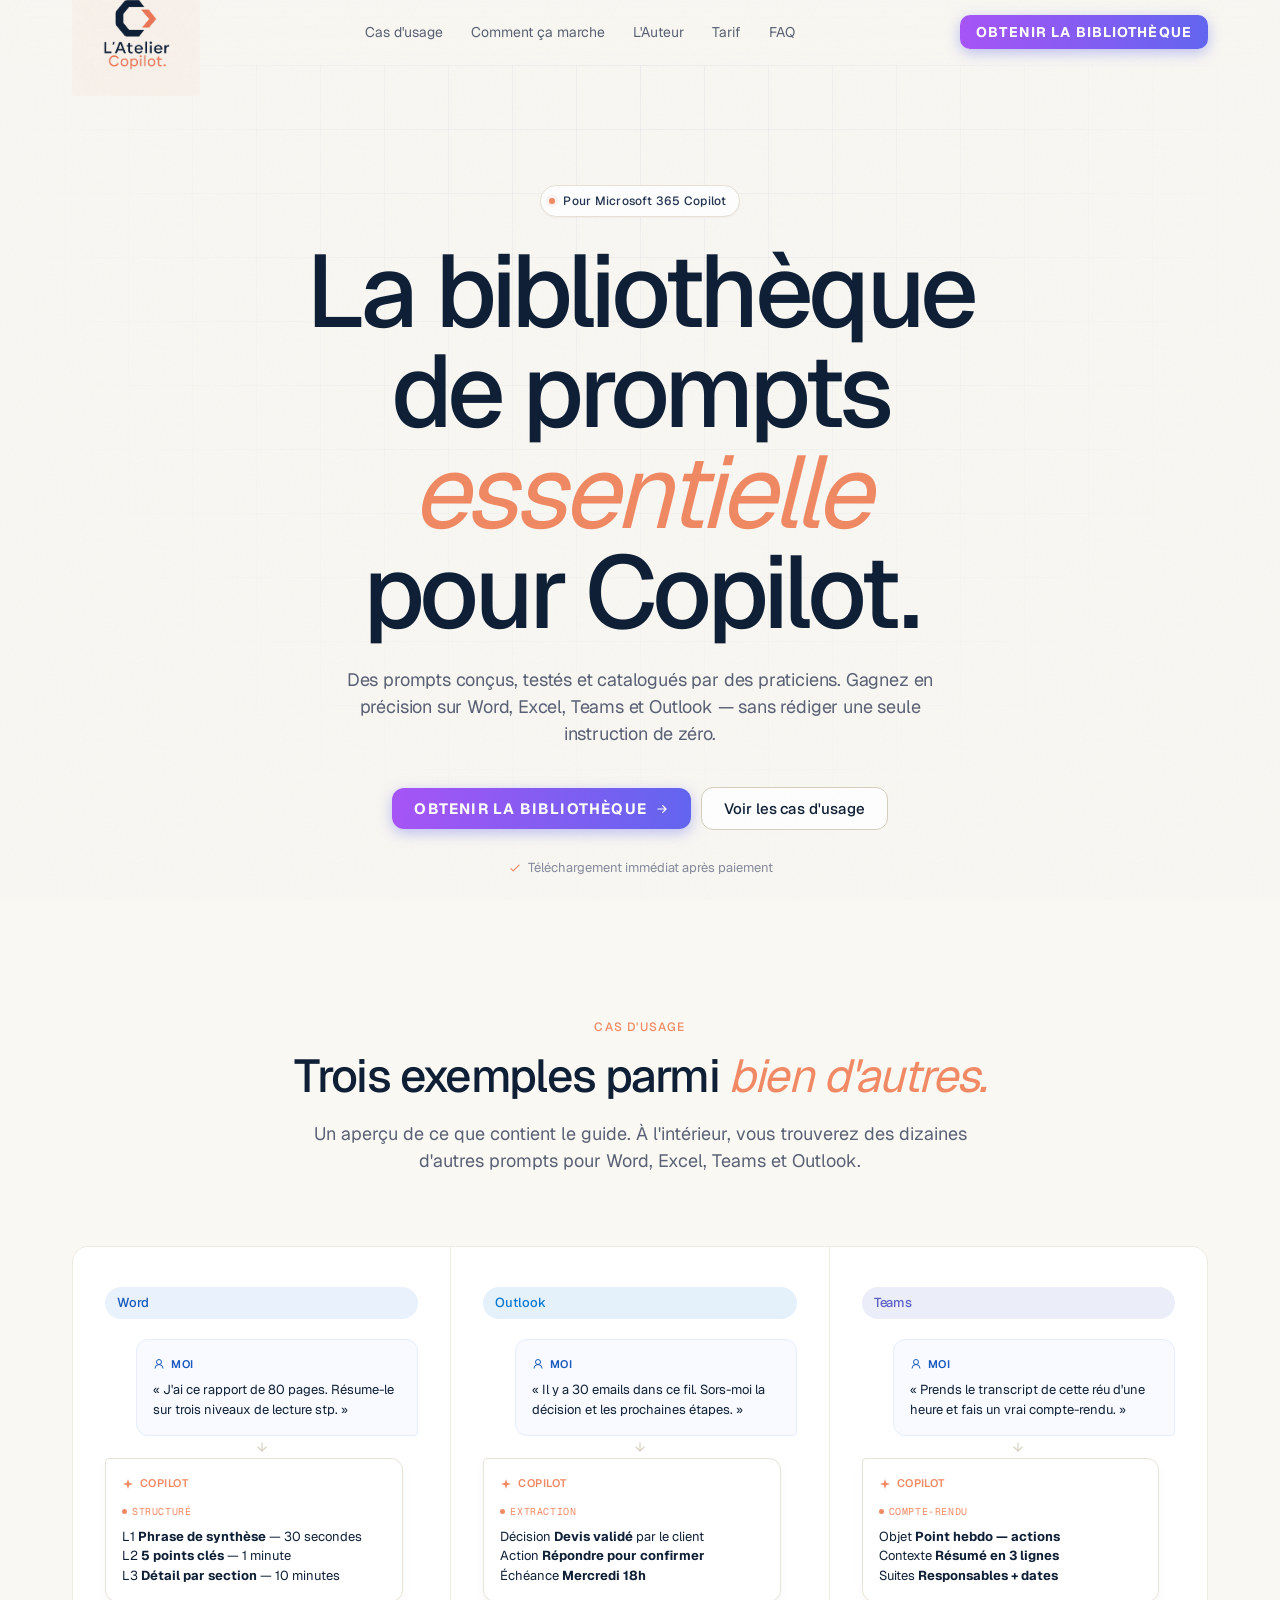
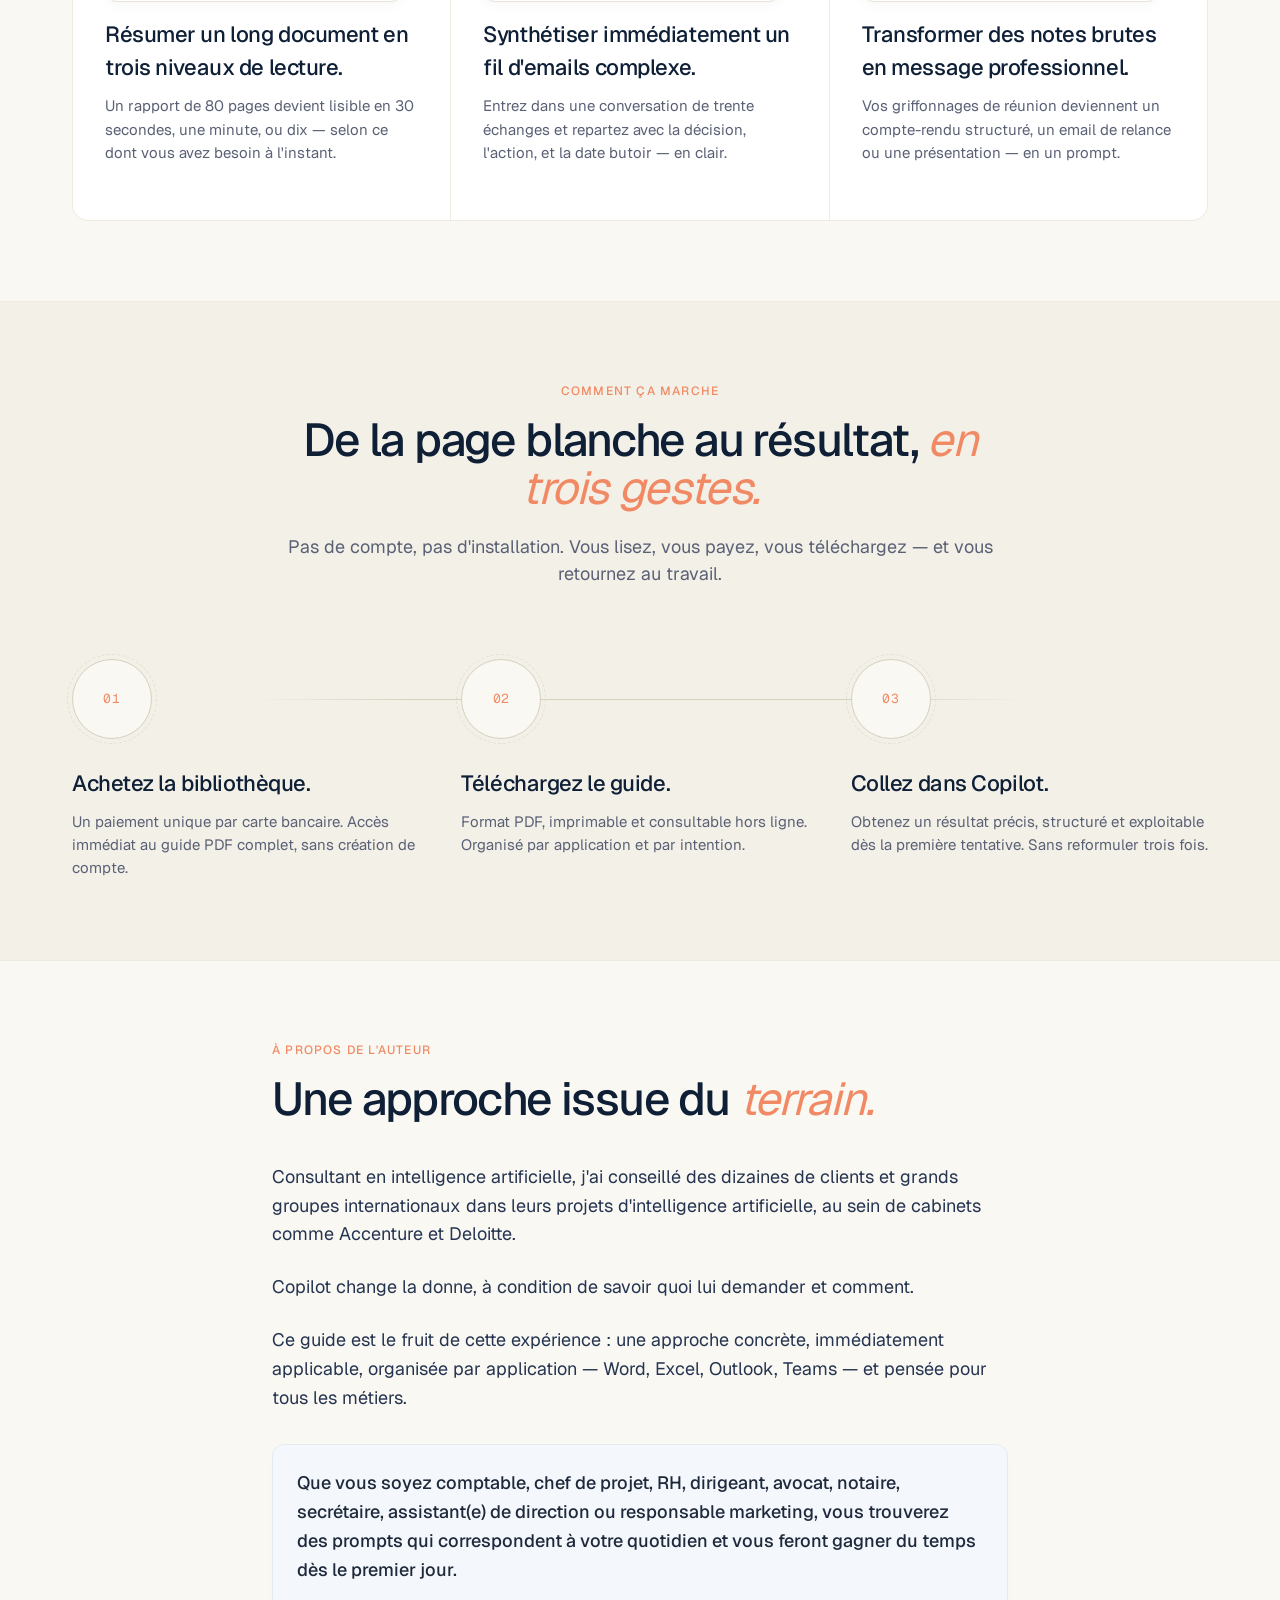
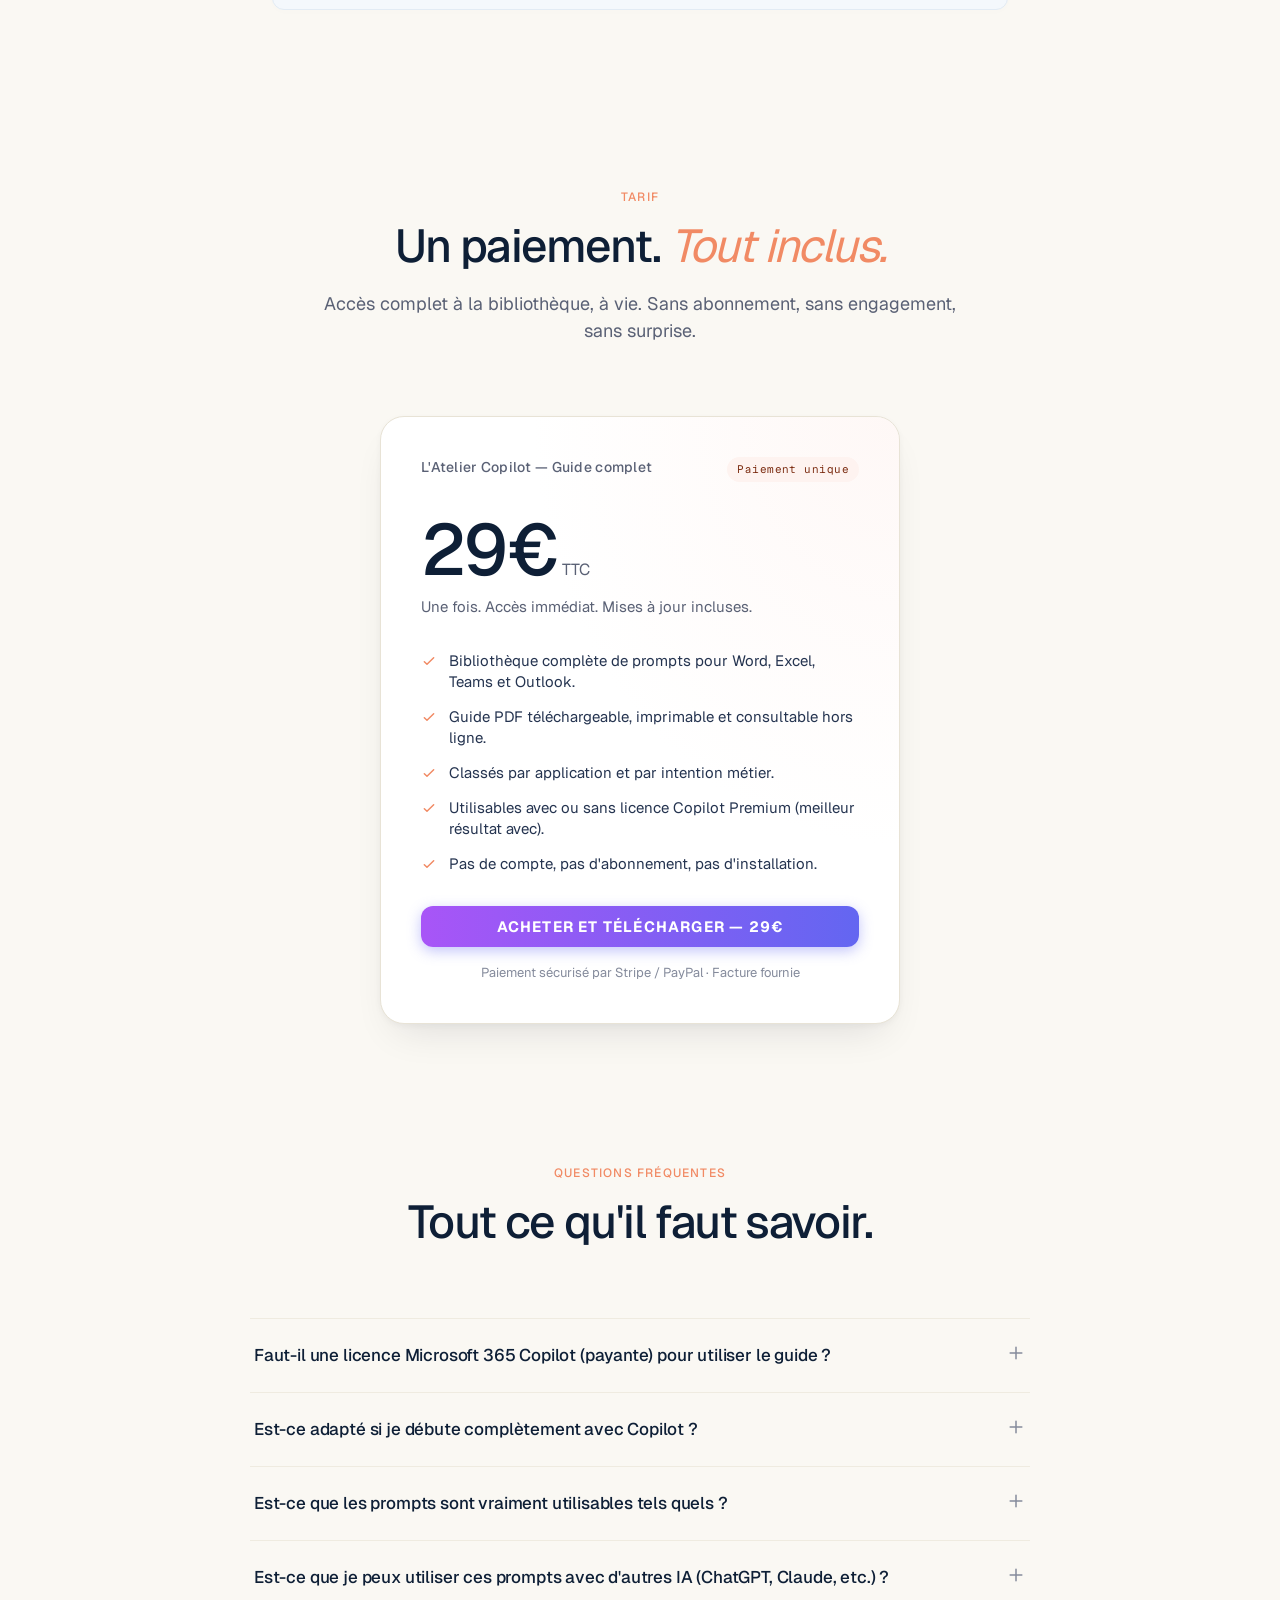
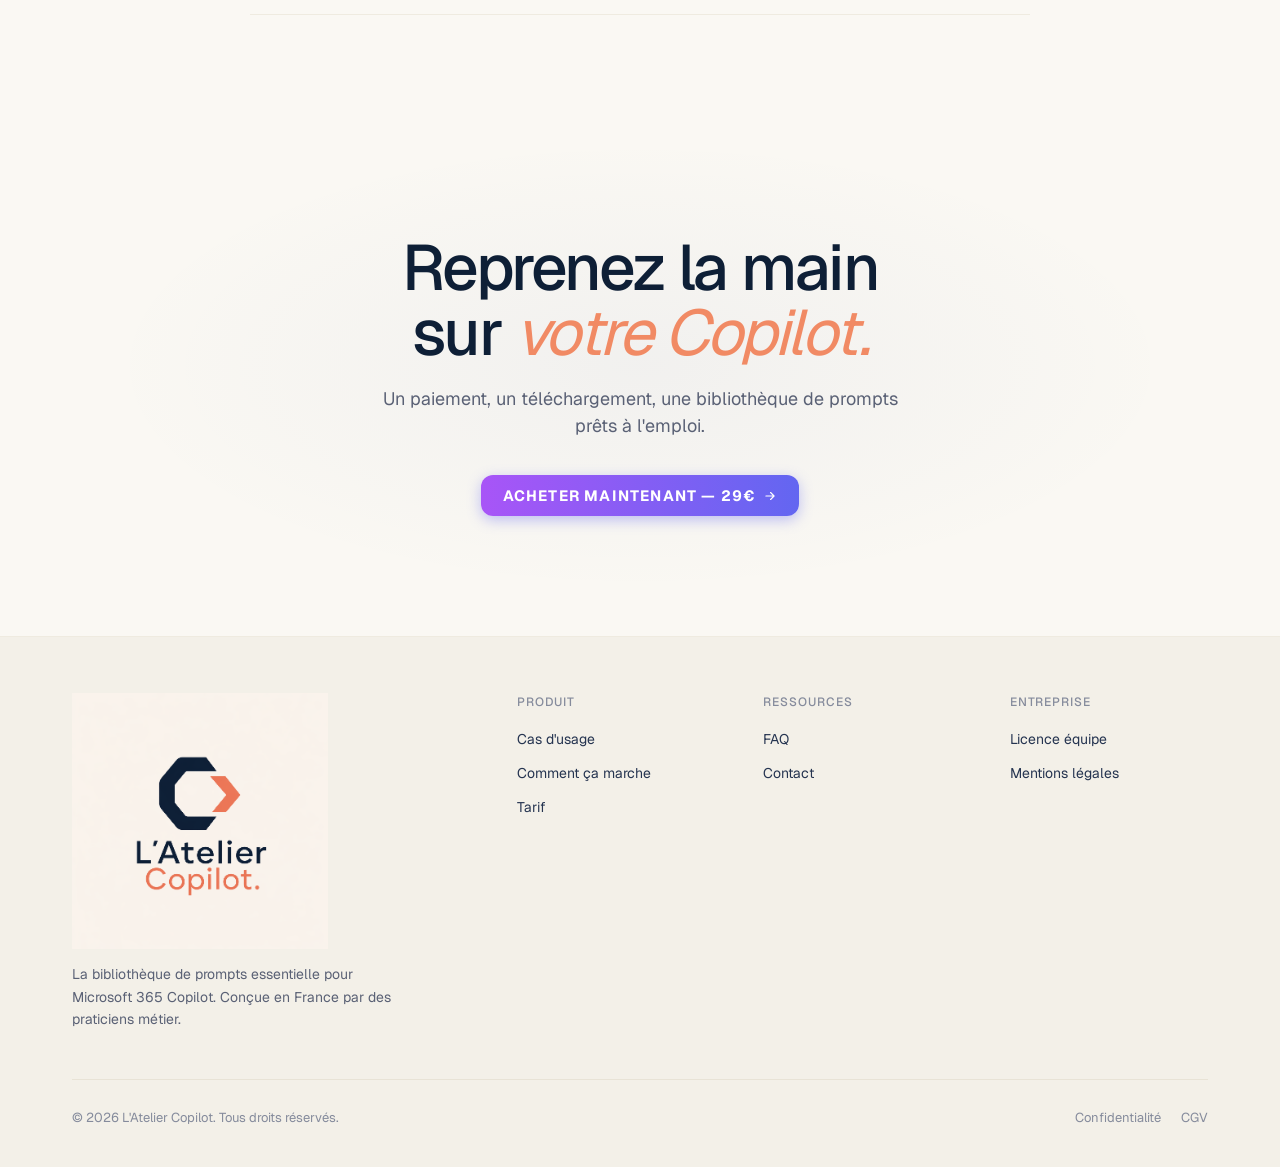
==== commit 0ce041f5: "Updated About me text and added light blue block style" ====
--- a/index.html
+++ b/index.html
@@ -210,12 +210,12 @@
         Consultant en intelligence artificielle, j'ai conseillé des dizaines de clients et grands groupes internationaux dans leurs projets d'intelligence artificielle, au sein de cabinets comme Accenture et Deloitte.
       </p>
       <p style="margin-bottom: 24px;">
-        Une technologie sans accompagnement, ça reste une technologie. J'ai vu trop de déploiements Copilot se solder par un non-usage faute de méthode. C'est ce manque que ce guide comble.
+        Copilot change la donne, à condition de savoir quoi lui demander et comment.
       </p>
       <p style="margin-bottom: 32px;">
         Ce guide est le fruit de cette expérience : une approche concrète, immédiatement applicable, organisée par application — Word, Excel, Outlook, Teams — et pensée pour tous les métiers.
       </p>
-      <p style="font-weight: 500; color: var(--ink-900); background: var(--bg-muted); padding: 24px; border-radius: 12px; border: 1px solid var(--border-soft);">
+      <p style="font-weight: 500; color: #1e293b; background: #f4f8fc; padding: 24px; border-radius: 12px; border: 1px solid #e2ebf4; box-shadow: 0 2px 10px rgba(0,0,0,0.01);">
         Que vous soyez comptable, chef de projet, RH, dirigeant, avocat, notaire, secrétaire, assistant(e) de direction ou responsable marketing, vous trouverez des prompts qui correspondent à votre quotidien et vous feront gagner du temps dès le premier jour.
       </p>
     </div>
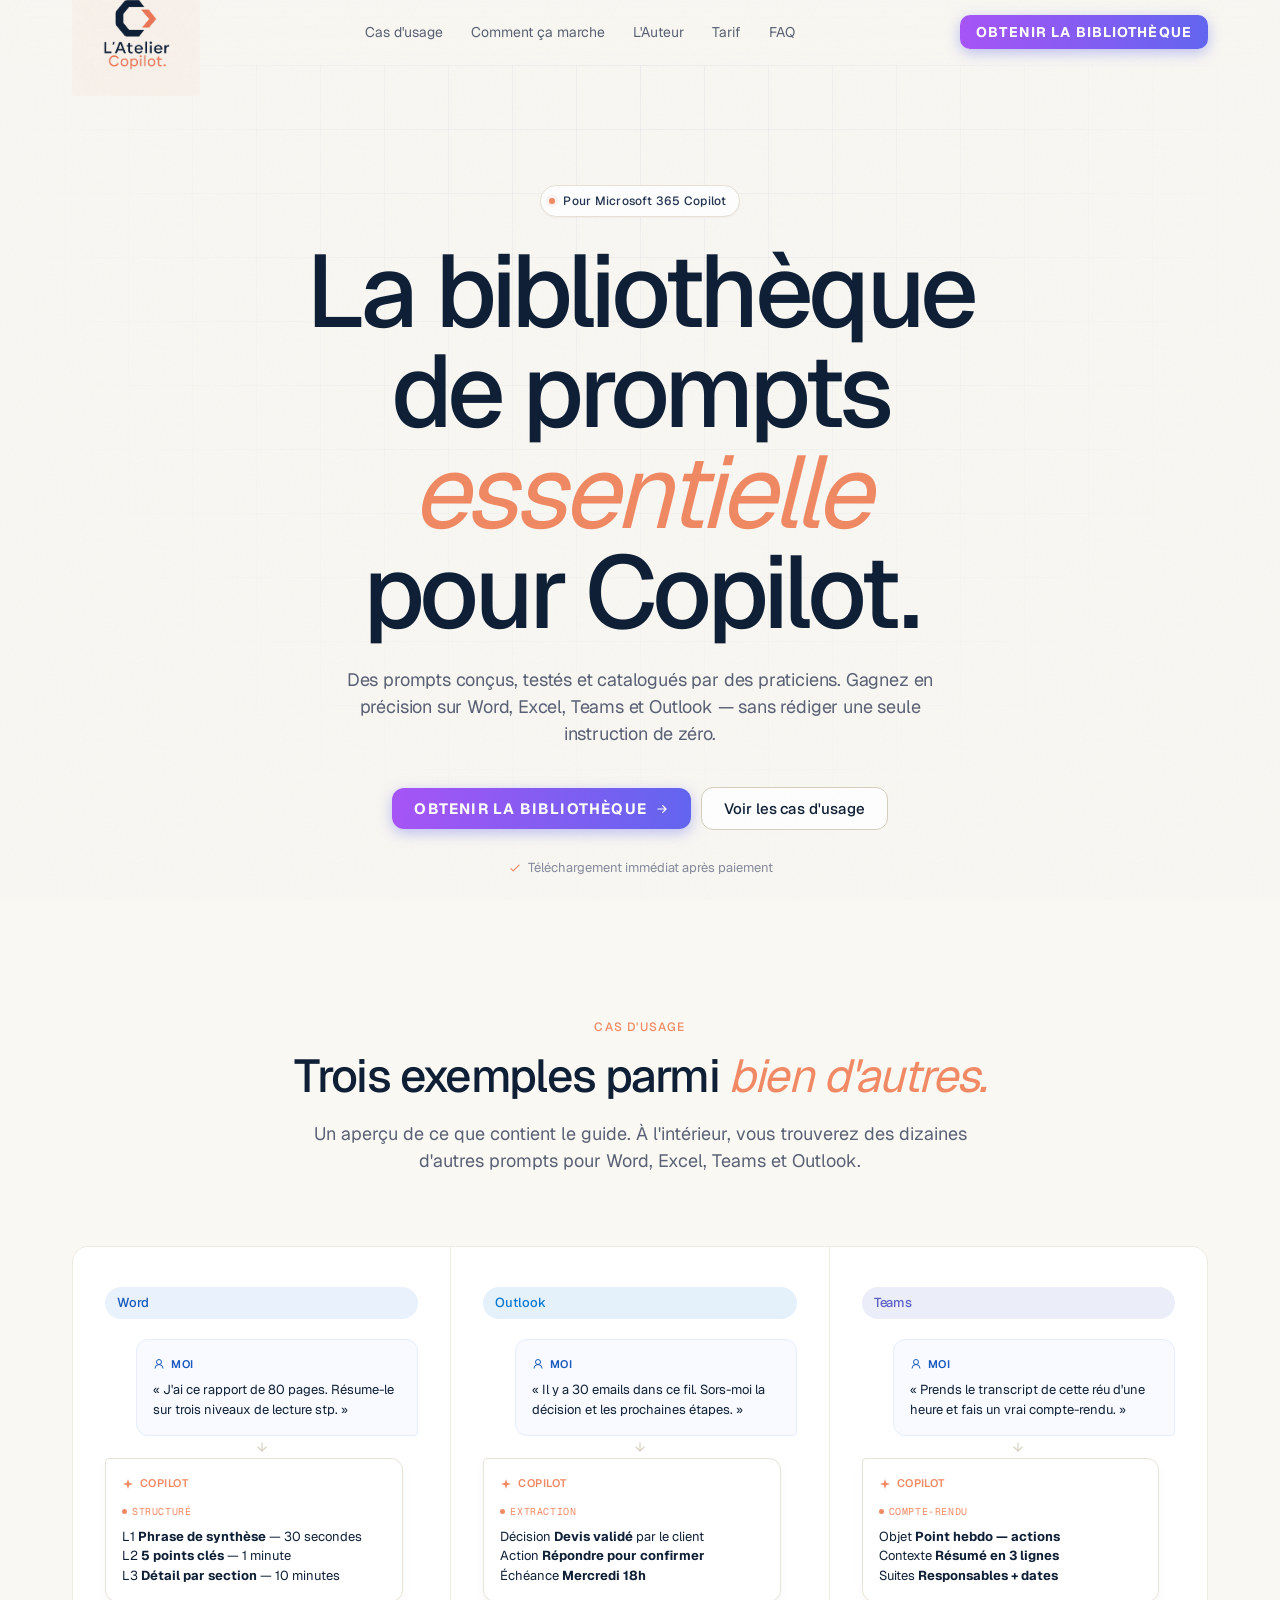
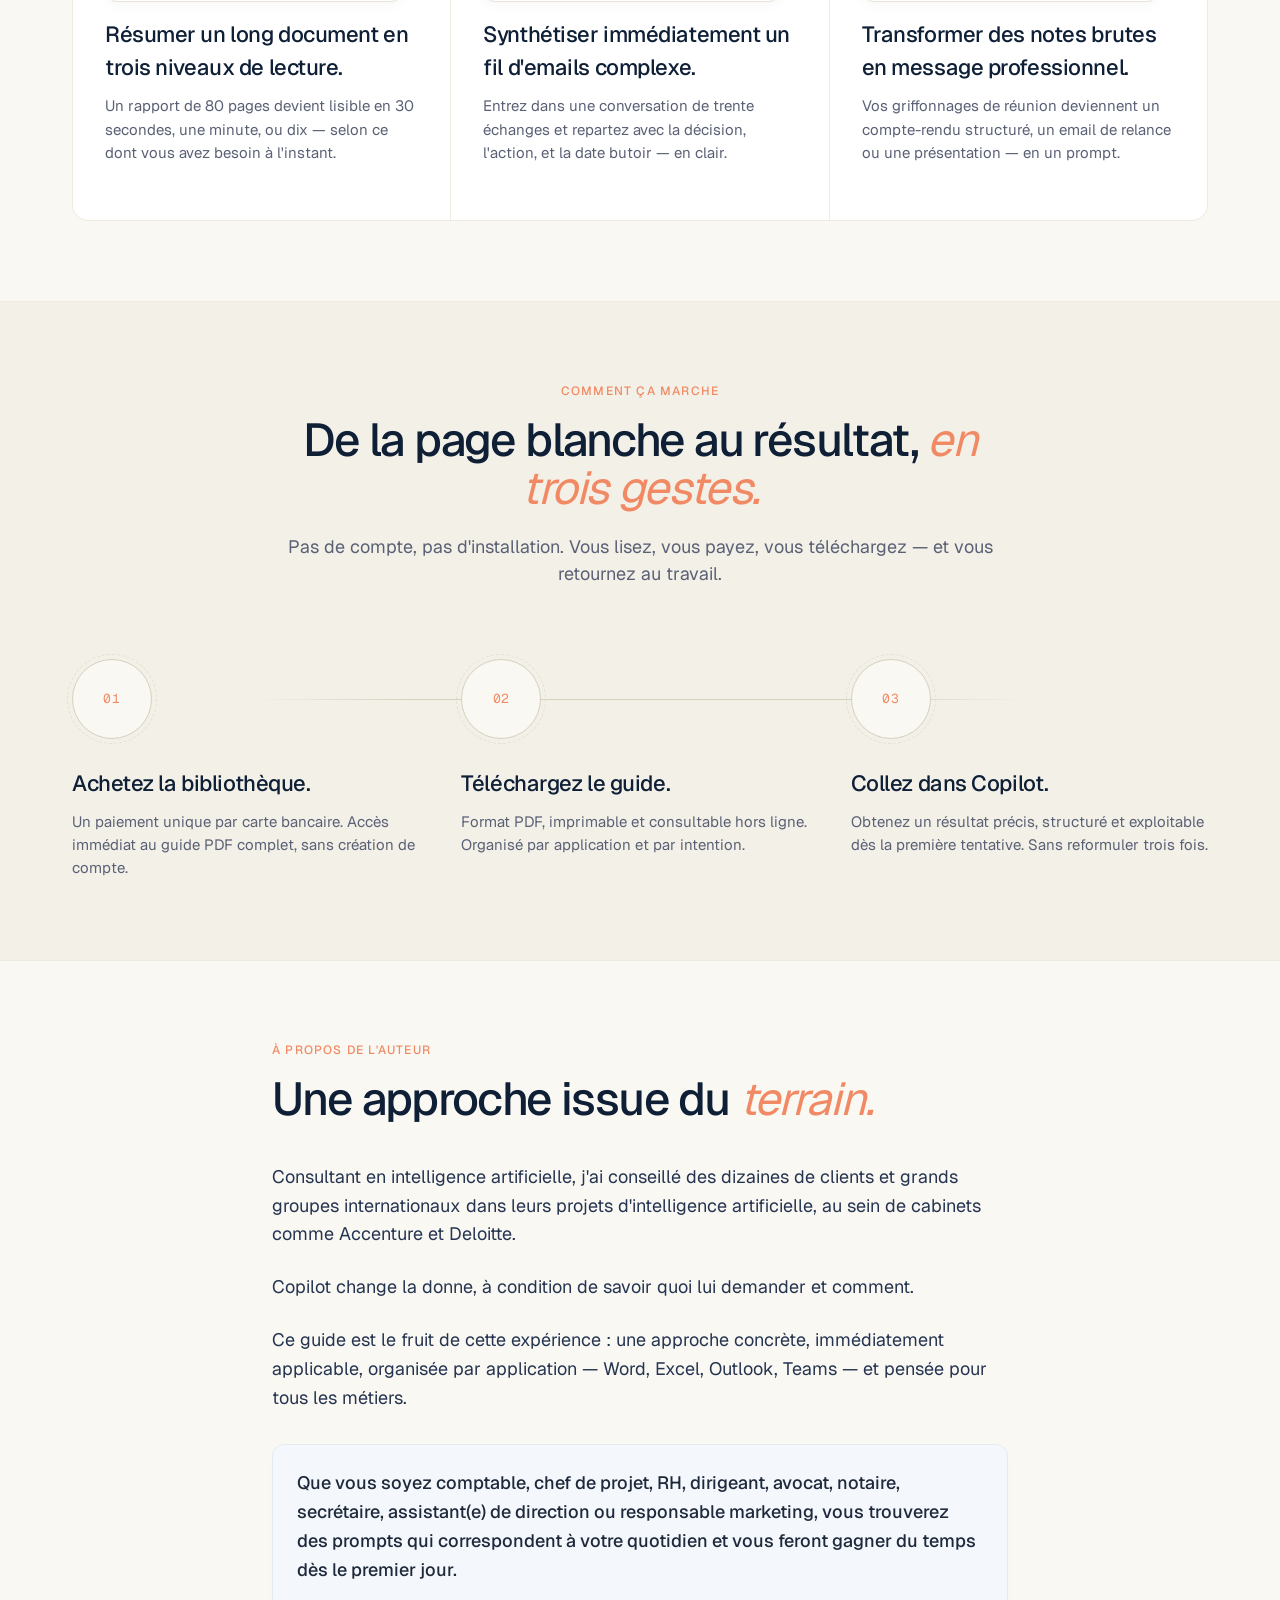
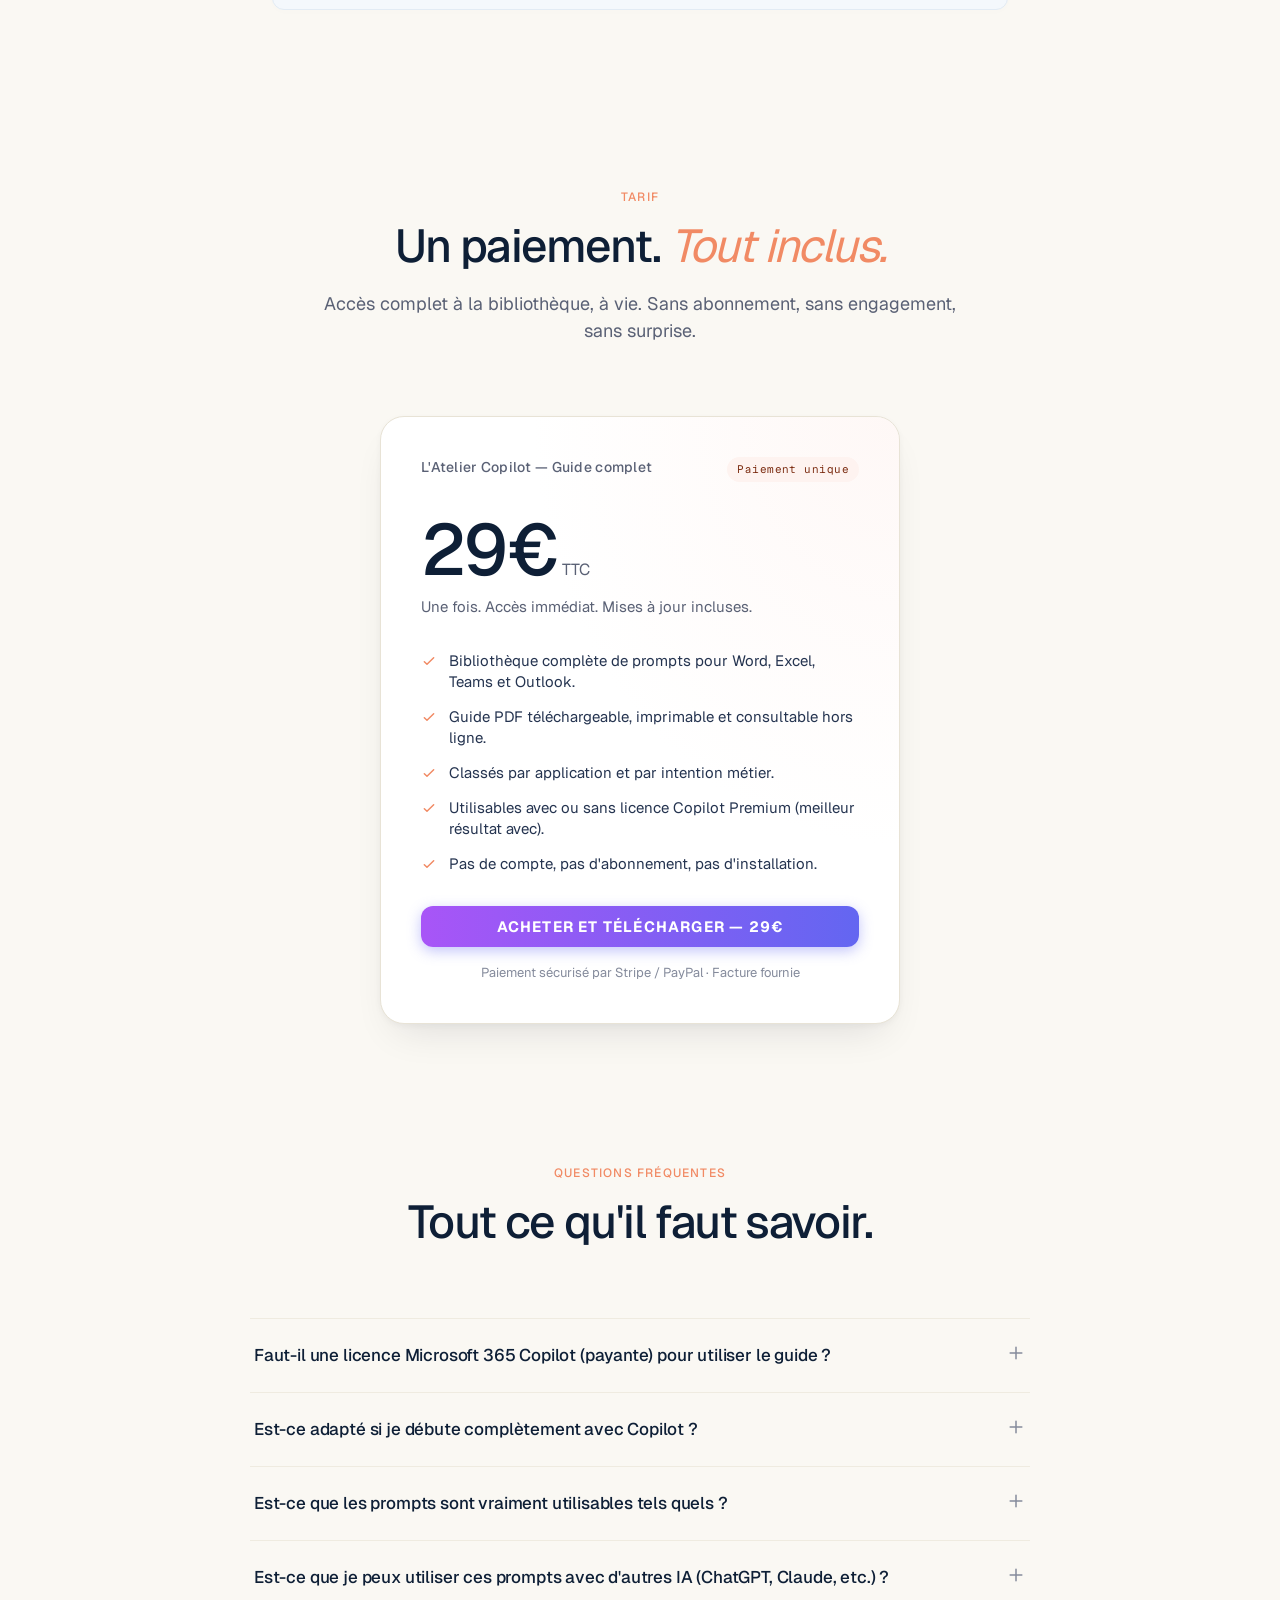
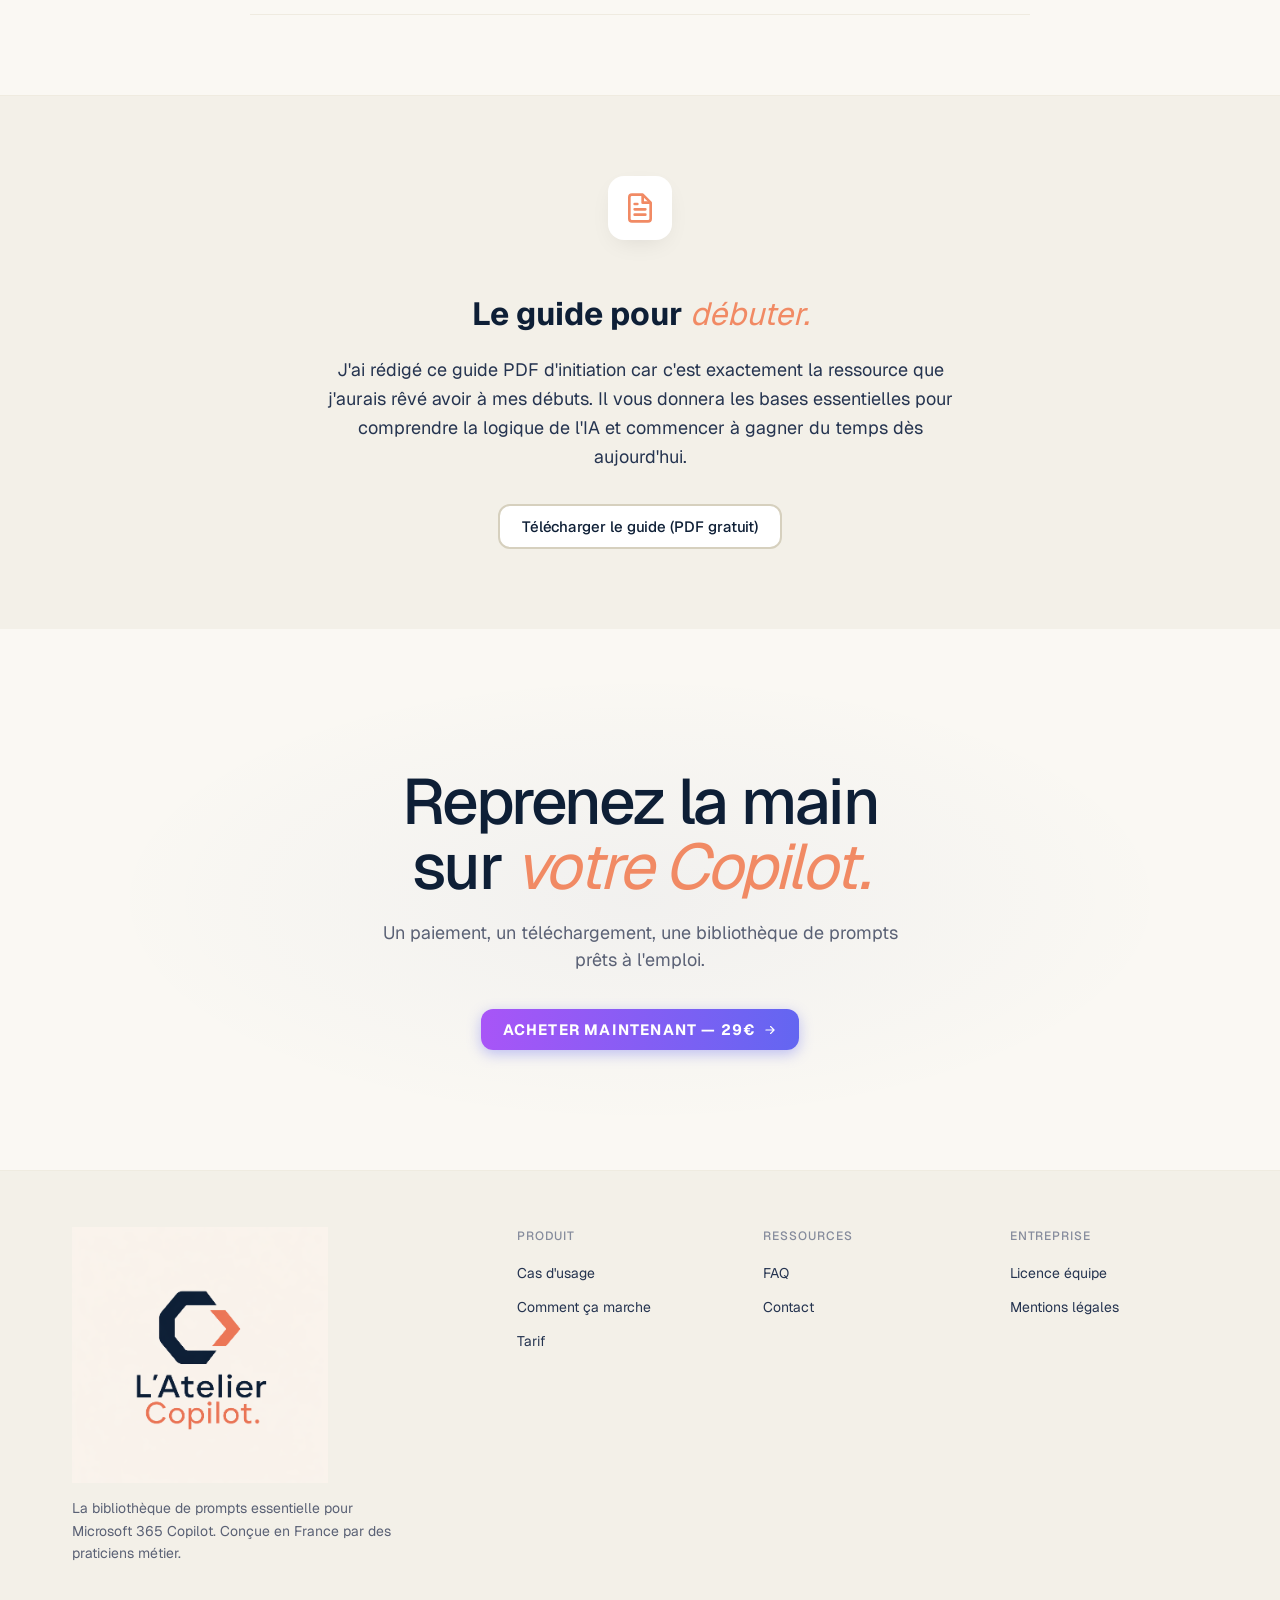
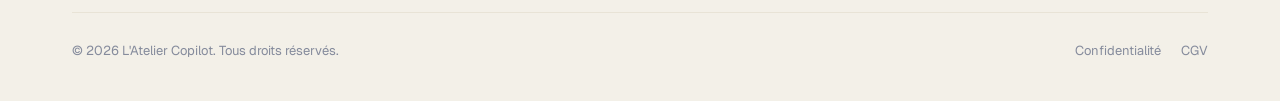
==== commit 60f5a5ae: "Added free beginner guide section with PDF download" ====
--- a/index.html
+++ b/index.html
@@ -315,6 +315,22 @@
   </div>
 </section>
 
+<!-- ========== FREE GUIDE ========== -->
+<section class="section" id="free-guide" style="background:var(--bg-muted); border-top:1px solid var(--border-soft);">
+  <div class="container" style="max-width: 700px; text-align: center;">
+    <div style="display:inline-flex; align-items:center; justify-content:center; width:64px; height:64px; background:white; border-radius:16px; box-shadow:0 8px 24px -8px rgba(0,0,0,0.1); margin-bottom: 24px; color:var(--accent);">
+      <svg width="32" height="32" viewBox="0 0 24 24" fill="none"><path d="M14 2H6a2 2 0 0 0-2 2v16c0 1.1.9 2 2 2h12a2 2 0 0 0 2-2V8l-6-6z" stroke="currentColor" stroke-width="2" stroke-linecap="round" stroke-linejoin="round"/><path d="M14 3v5h5M16 13H8M16 17H8M10 9H8" stroke="currentColor" stroke-width="2" stroke-linecap="round" stroke-linejoin="round"/></svg>
+    </div>
+    <h2 style="font-size:2rem; margin-bottom:16px;">Le guide pour <em style="font-weight:400;color:var(--accent);font-style:italic;">débuter.</em></h2>
+    <p style="font-size:1.125rem; line-height:1.6; color:var(--ink-700); margin-bottom: 32px;">
+      J'ai rédigé ce guide PDF d'initiation car c'est exactement la ressource que j'aurais rêvé avoir à mes débuts. Il vous donnera les bases essentielles pour comprendre la logique de l'IA et commencer à gagner du temps dès aujourd'hui.
+    </p>
+    <a href="assets/guide-debutant.pdf" download class="btn btn-outline btn-lg" style="background:white; border-width:2px;">
+      Télécharger le guide (PDF gratuit)
+    </a>
+  </div>
+</section>
+
 <!-- ========== FINAL CTA ========== -->
 <section class="final-cta">
   <div class="final-cta-bg"></div>
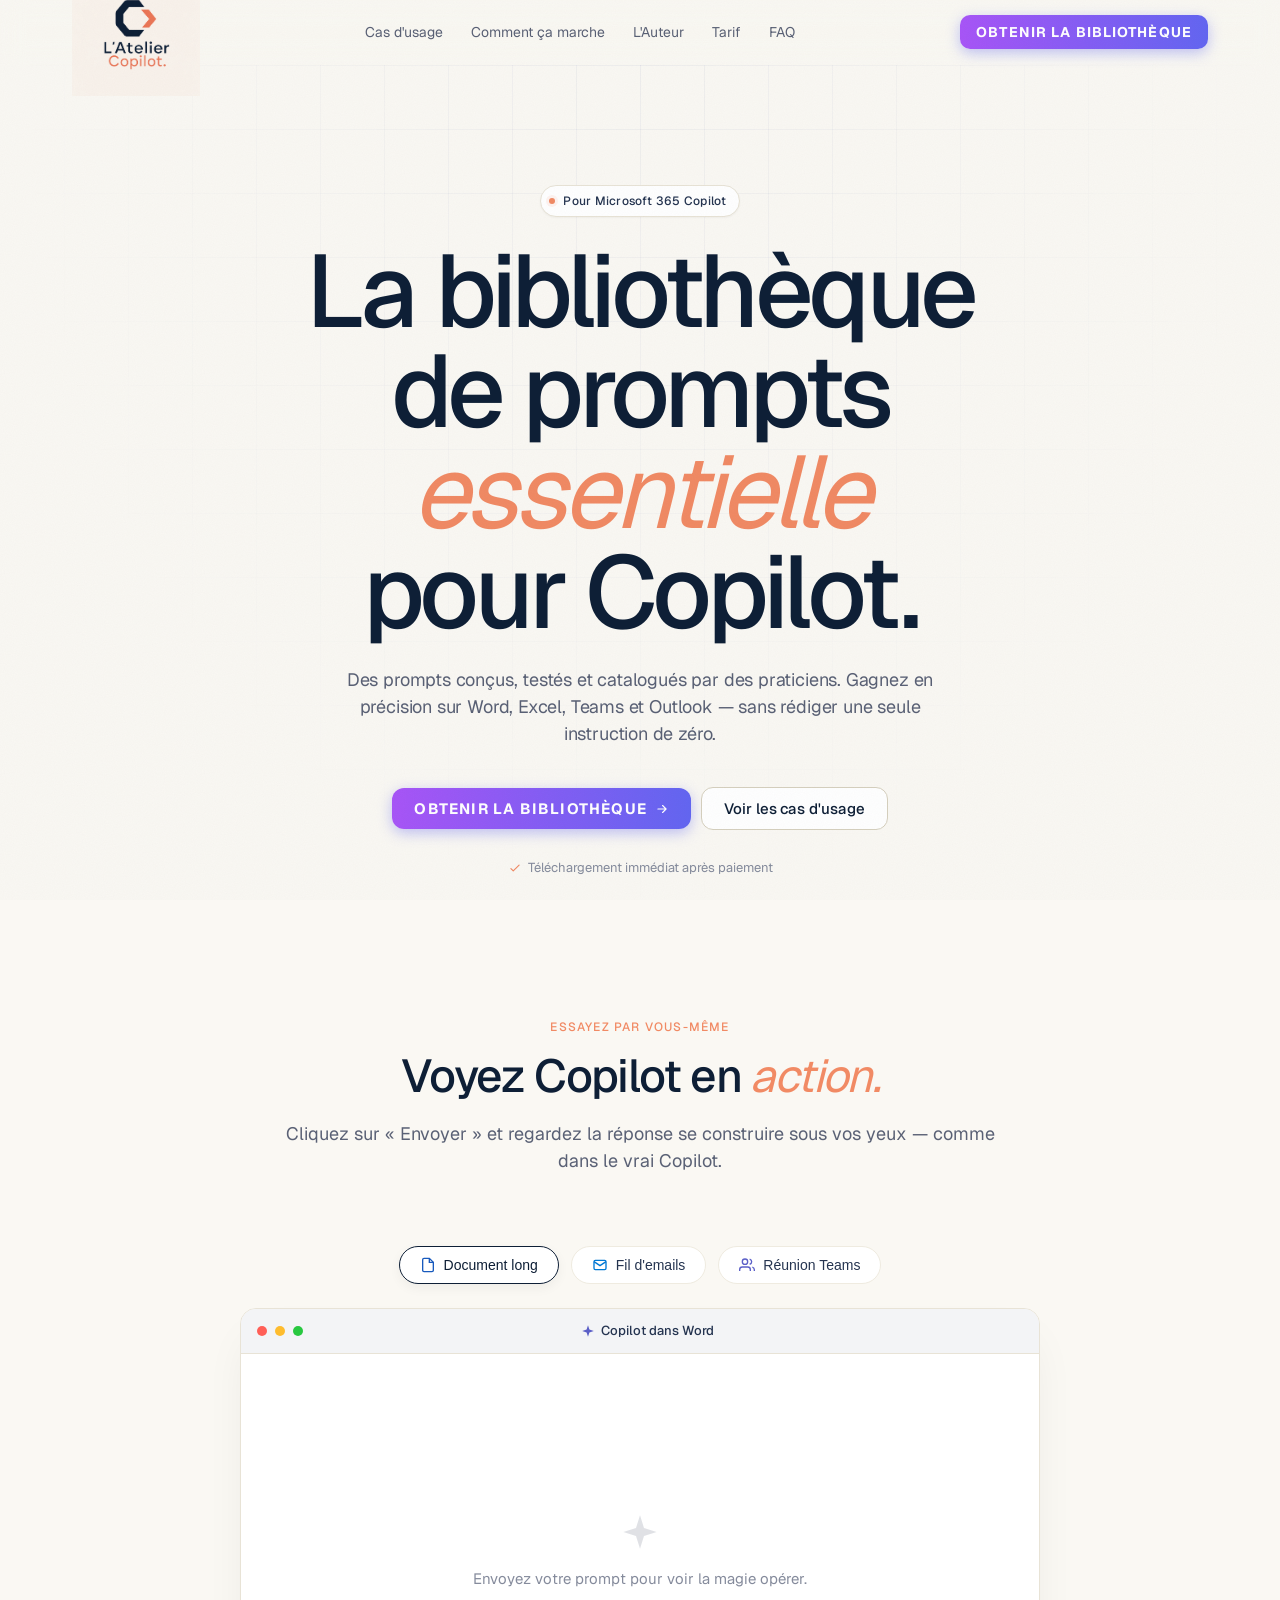
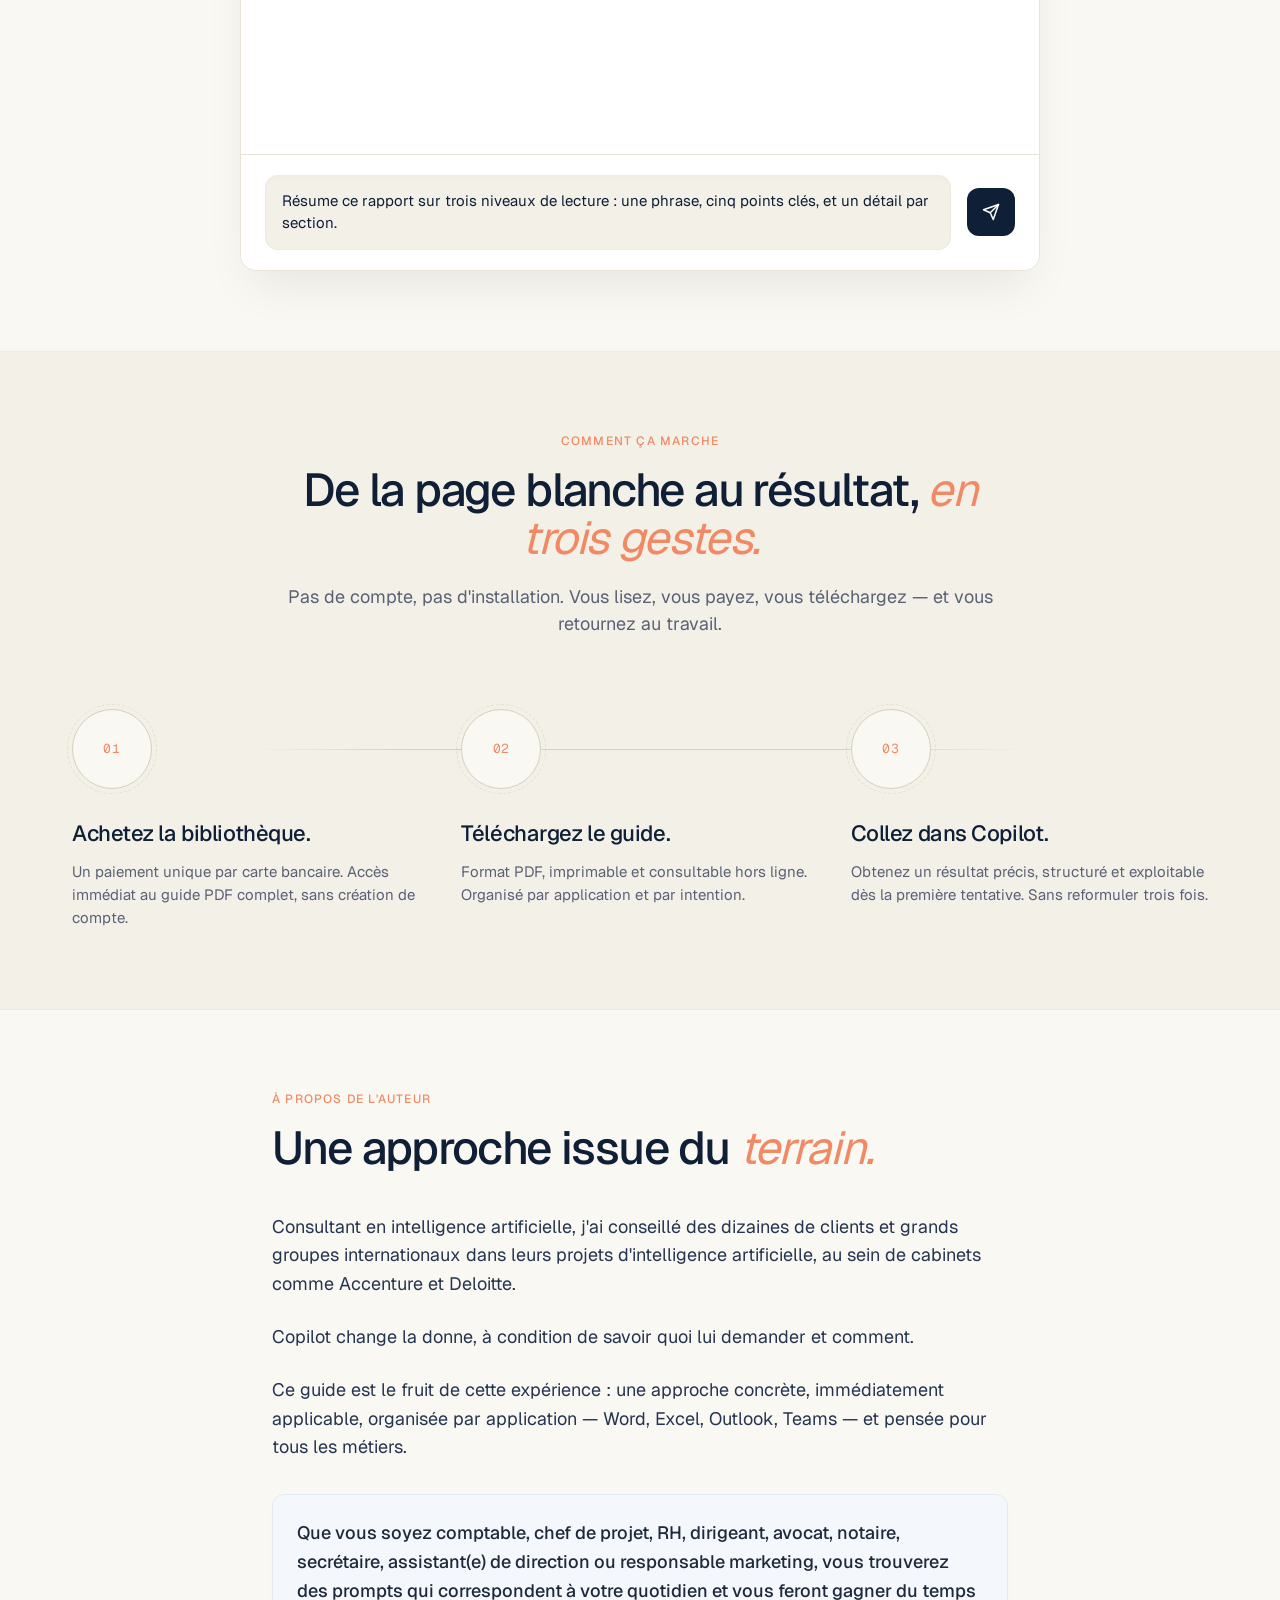
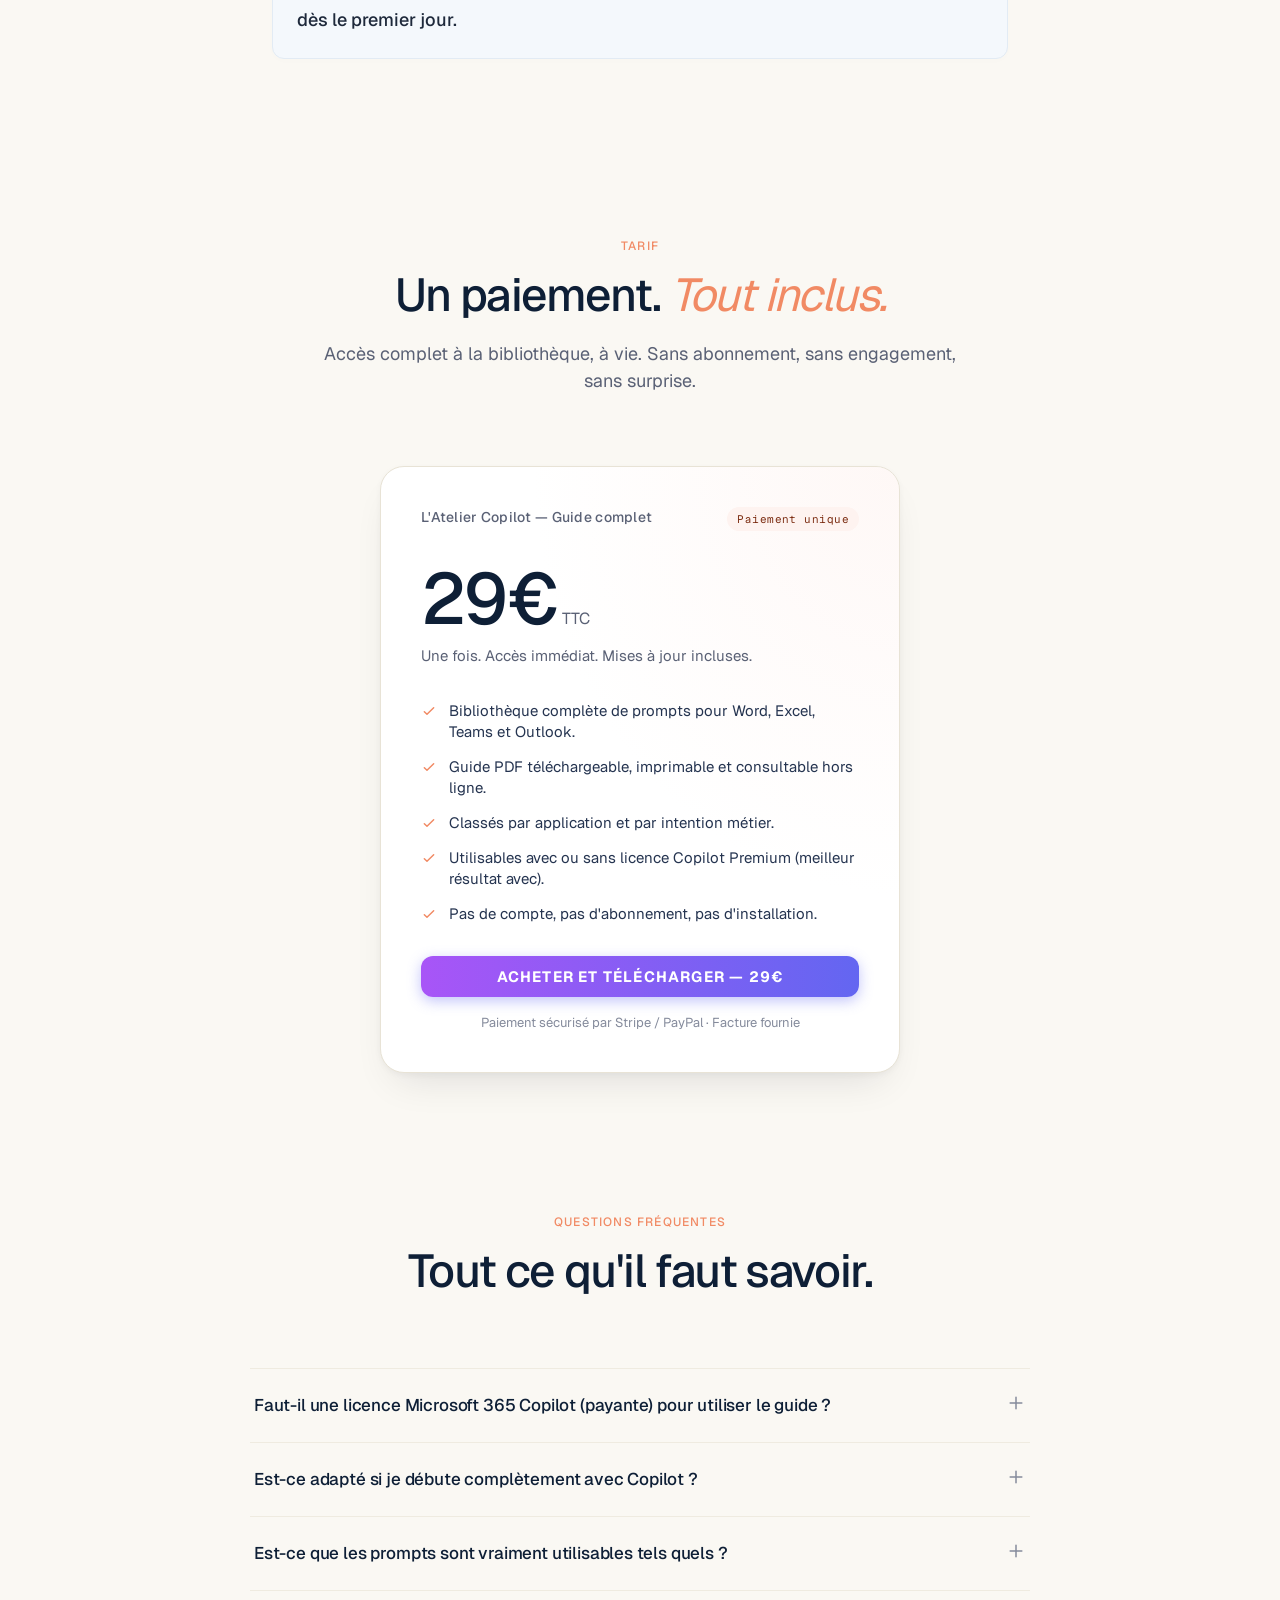
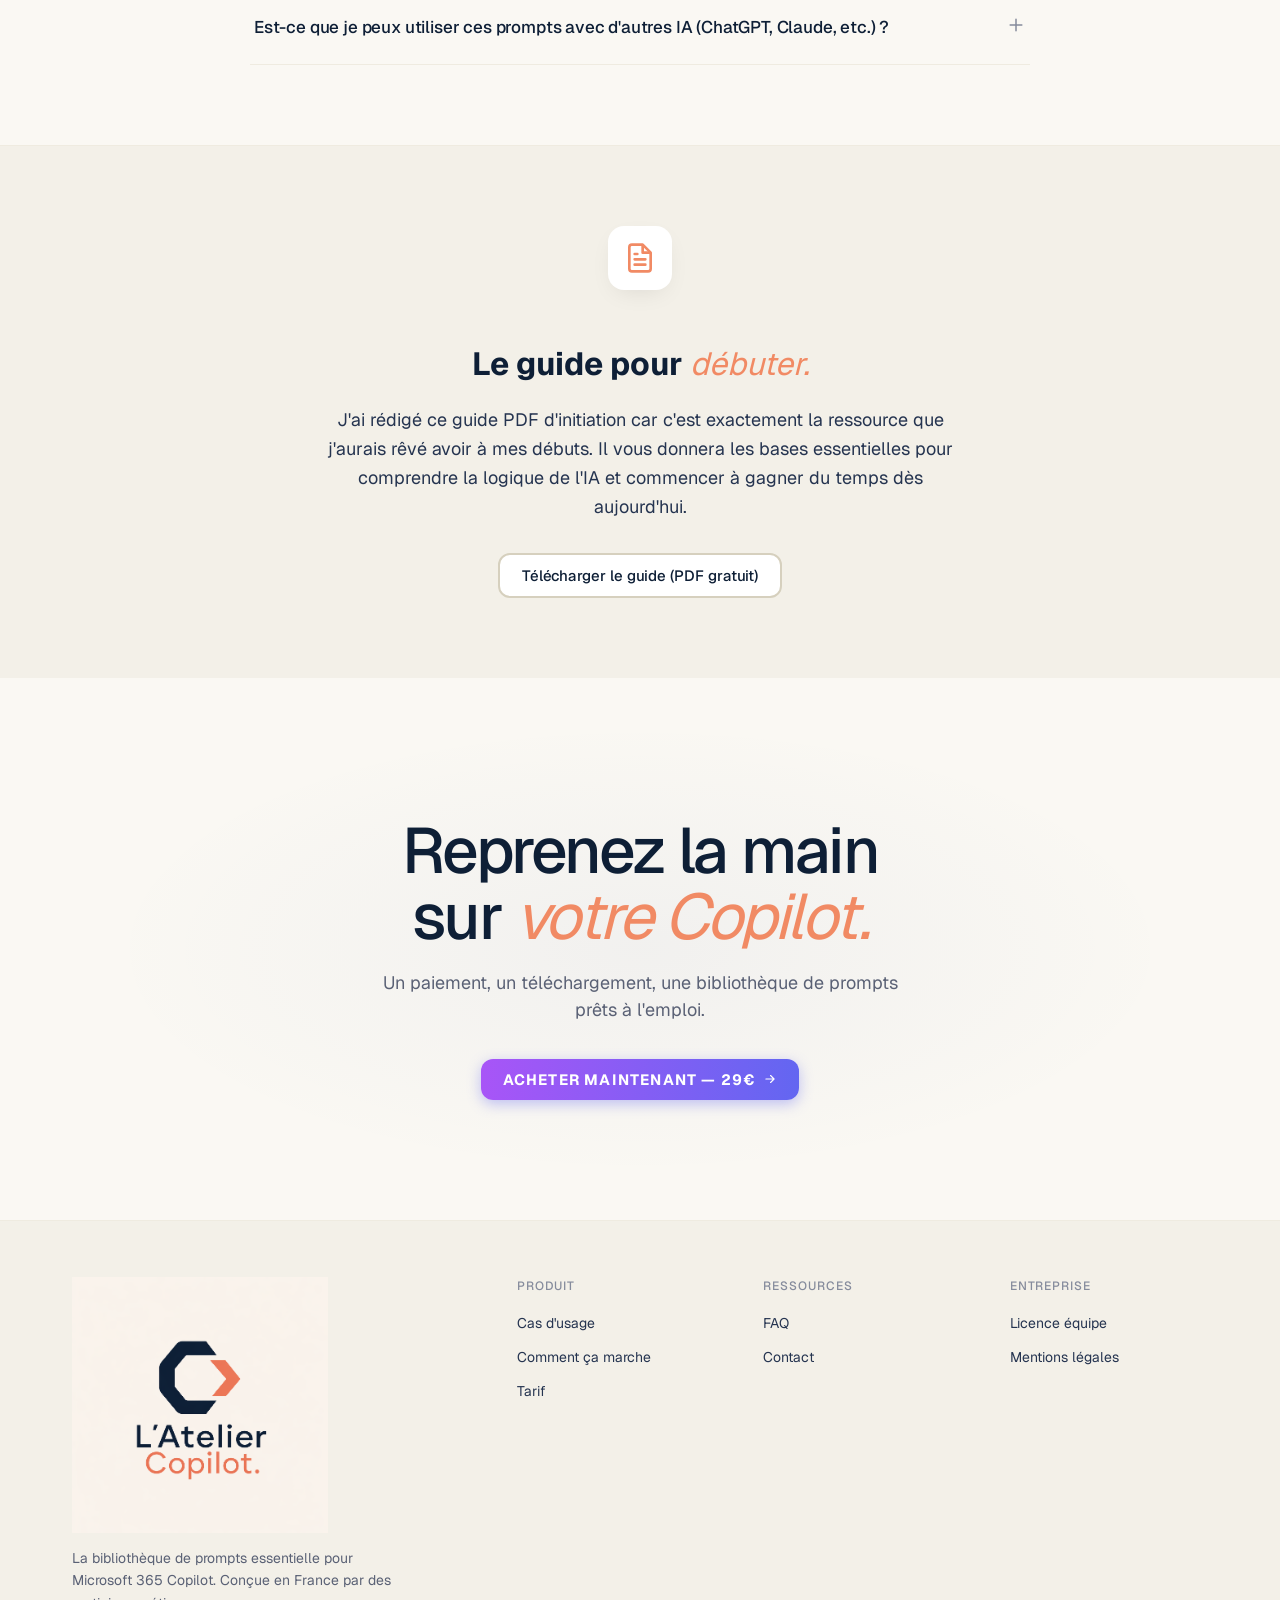
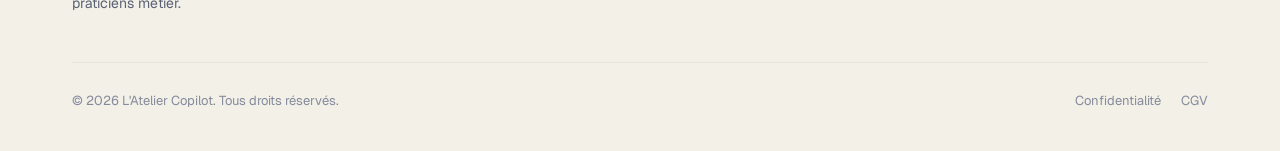
==== commit 0d6b096a: "Redesigned Use Cases as an interactive Copilot simulator with streaming text" ====
--- a/index.html
+++ b/index.html
@@ -64,107 +64,70 @@
 <section class="section" id="usecases">
   <div class="container">
     <div class="section-head">
-      <div class="section-kicker">Cas d'usage</div>
-      <h2>Trois exemples parmi <em style="font-weight:400;color:var(--accent);font-style:italic;">bien d'autres.</em></h2>
-      <p>Un aperçu de ce que contient le guide. À l'intérieur, vous trouverez des dizaines d'autres prompts pour Word, Excel, Teams et Outlook.</p>
-    </div>
-
-    <div class="usecases">
-      <div class="usecase">
-        <div class="usecase-badge badge-word">
-          Word
+      <div class="section-kicker">Essayez par vous-même</div>
+      <h2>Voyez Copilot en <em style="font-weight:400;color:var(--accent);font-style:italic;">action.</em></h2>
+      <p>Cliquez sur « Envoyer » et regardez la réponse se construire sous vos yeux — comme dans le vrai Copilot.</p>
+    </div>
+
+    <!-- Tabs -->
+    <div class="copilot-tabs">
+      <button class="copilot-tab active" data-tab="word">
+        <svg width="16" height="16" viewBox="0 0 24 24" fill="none"><path d="M4 4a2 2 0 012-2h8l6 6v12a2 2 0 01-2 2H6a2 2 0 01-2-2V4z" stroke="#185ABD" stroke-width="2"/><path d="M14 2v6h6" stroke="#185ABD" stroke-width="2"/></svg>
+        Document long
+      </button>
+      <button class="copilot-tab" data-tab="outlook">
+        <svg width="16" height="16" viewBox="0 0 24 24" fill="none"><path d="M3 7a2 2 0 012-2h14a2 2 0 012 2v10a2 2 0 01-2 2H5a2 2 0 01-2-2V7z" stroke="#0078D4" stroke-width="2"/><path d="M3 7l9 6 9-6" stroke="#0078D4" stroke-width="2"/></svg>
+        Fil d'emails
+      </button>
+      <button class="copilot-tab" data-tab="teams">
+        <svg width="16" height="16" viewBox="0 0 24 24" fill="none"><path d="M17 21v-2a4 4 0 00-4-4H5a4 4 0 00-4 4v2" stroke="#5B5FC7" stroke-width="2"/><circle cx="9" cy="7" r="4" stroke="#5B5FC7" stroke-width="2"/><path d="M23 21v-2a4 4 0 00-3-3.87M16 3.13a4 4 0 010 7.75" stroke="#5B5FC7" stroke-width="2"/></svg>
+        Réunion Teams
+      </button>
+    </div>
+
+    <!-- Mobile select -->
+    <select class="copilot-select" id="copilotMobileSelect">
+      <option value="word">📄 Document long</option>
+      <option value="outlook">📧 Fil d'emails</option>
+      <option value="teams">👥 Réunion Teams</option>
+    </select>
+
+    <!-- Simulator -->
+    <div class="copilot-sim">
+      <!-- Title bar -->
+      <div class="copilot-titlebar">
+        <span class="copilot-titlebar-dot" style="background:#FF5F57"></span>
+        <span class="copilot-titlebar-dot" style="background:#FEBC2E"></span>
+        <span class="copilot-titlebar-dot" style="background:#28C840"></span>
+        <span class="copilot-titlebar-app" id="copilotAppName">
+          <svg width="14" height="14" viewBox="0 0 24 24" fill="none"><path d="M12 2l2.4 7.6L22 12l-7.6 2.4L12 22l-2.4-7.6L2 12l7.6-2.4z" fill="#5B5FC7"/></svg>
+          Copilot dans Word
+        </span>
+      </div>
+
+      <!-- Response area -->
+      <div class="copilot-body" id="copilotBody">
+        <div class="copilot-placeholder" id="copilotPlaceholder">
+          <svg width="40" height="40" viewBox="0 0 24 24" fill="none" style="opacity:.25"><path d="M12 2l2.4 7.6L22 12l-7.6 2.4L12 22l-2.4-7.6L2 12l7.6-2.4z" fill="currentColor"/></svg>
+          <span>Envoyez votre prompt pour voir la magie opérer.</span>
         </div>
-        <div class="usecase-visual">
-          <div class="uc-stack">
-          <div class="uc-card prompt">
-            <div class="uc-header">
-              <svg width="12" height="12" viewBox="0 0 24 24" fill="none" stroke="currentColor" stroke-width="2"><circle cx="12" cy="8" r="5"/><path d="M20 21a8 8 0 1 0-16 0"/></svg>
-              Moi
-            </div>
-            « J'ai ce rapport de 80 pages. Résume-le sur trois niveaux de lecture stp. »
-          </div>
-          <div class="uc-arrow">
-            <svg width="14" height="14" viewBox="0 0 24 24" fill="none"><path d="M12 5v14M5 12l7 7 7-7" stroke="currentColor" stroke-width="2" stroke-linecap="round" stroke-linejoin="round"/></svg>
-          </div>
-          <div class="uc-card result">
-            <div class="uc-header">
-              <svg width="12" height="12" viewBox="0 0 24 24" fill="currentColor"><path d="M12 2l2.4 7.6L22 12l-7.6 2.4L12 22l-2.4-7.6L2 12l7.6-2.4z"/></svg>
-              Copilot
-            </div>
-            <span class="tag"><span class="dot"></span> Structuré</span><br>
-            L1 <strong>Phrase de synthèse</strong> — 30 secondes<br>
-            L2 <strong>5 points clés</strong> — 1 minute<br>
-            L3 <strong>Détail par section</strong> — 10 minutes
-          </div>
-        </div>
-        </div>
-        <h3>Résumer un long document en trois niveaux de lecture.</h3>
-        <p>Un rapport de 80 pages devient lisible en 30 secondes, une minute, ou dix — selon ce dont vous avez besoin à l'instant.</p>
-      </div>
-
-      <div class="usecase">
-        <div class="usecase-badge badge-outlook">
-          Outlook
-        </div>
-        <div class="usecase-visual">
-          <div class="uc-stack">
-          <div class="uc-card prompt">
-            <div class="uc-header">
-              <svg width="12" height="12" viewBox="0 0 24 24" fill="none" stroke="currentColor" stroke-width="2"><circle cx="12" cy="8" r="5"/><path d="M20 21a8 8 0 1 0-16 0"/></svg>
-              Moi
-            </div>
-            « Il y a 30 emails dans ce fil. Sors-moi la décision et les prochaines étapes. »
-          </div>
-          <div class="uc-arrow">
-            <svg width="14" height="14" viewBox="0 0 24 24" fill="none"><path d="M12 5v14M5 12l7 7 7-7" stroke="currentColor" stroke-width="2" stroke-linecap="round" stroke-linejoin="round"/></svg>
-          </div>
-          <div class="uc-card result">
-            <div class="uc-header">
-              <svg width="12" height="12" viewBox="0 0 24 24" fill="currentColor"><path d="M12 2l2.4 7.6L22 12l-7.6 2.4L12 22l-2.4-7.6L2 12l7.6-2.4z"/></svg>
-              Copilot
-            </div>
-            <span class="tag"><span class="dot"></span> Extraction</span><br>
-            Décision <strong>Devis validé</strong> par le client<br>
-            Action <strong>Répondre pour confirmer</strong><br>
-            Échéance <strong>Mercredi 18h</strong>
-          </div>
-        </div>
-        </div>
-        <h3>Synthétiser immédiatement un fil d'emails complexe.</h3>
-        <p>Entrez dans une conversation de trente échanges et repartez avec la décision, l'action, et la date butoir — en clair.</p>
-      </div>
-
-      <div class="usecase">
-        <div class="usecase-badge badge-teams">
-          Teams
-        </div>
-        <div class="usecase-visual">
-          <div class="uc-stack">
-          <div class="uc-card prompt">
-            <div class="uc-header">
-              <svg width="12" height="12" viewBox="0 0 24 24" fill="none" stroke="currentColor" stroke-width="2"><circle cx="12" cy="8" r="5"/><path d="M20 21a8 8 0 1 0-16 0"/></svg>
-              Moi
-            </div>
-            « Prends le transcript de cette réu d'une heure et fais un vrai compte-rendu. »
-          </div>
-          <div class="uc-arrow">
-            <svg width="14" height="14" viewBox="0 0 24 24" fill="none"><path d="M12 5v14M5 12l7 7 7-7" stroke="currentColor" stroke-width="2" stroke-linecap="round" stroke-linejoin="round"/></svg>
-          </div>
-          <div class="uc-card result">
-            <div class="uc-header">
-              <svg width="12" height="12" viewBox="0 0 24 24" fill="currentColor"><path d="M12 2l2.4 7.6L22 12l-7.6 2.4L12 22l-2.4-7.6L2 12l7.6-2.4z"/></svg>
-              Copilot
-            </div>
-            <span class="tag"><span class="dot"></span> Compte-Rendu</span><br>
-            Objet <strong>Point hebdo — actions</strong><br>
-            Contexte <strong>Résumé en 3 lignes</strong><br>
-            Suites <strong>Responsables + dates</strong>
-          </div>
-        </div>
-        </div>
-        <h3>Transformer des notes brutes en message professionnel.</h3>
-        <p>Vos griffonnages de réunion deviennent un compte-rendu structuré, un email de relance ou une présentation — en un prompt.</p>
-      </div>
+        <div class="copilot-response" id="copilotResponse" style="display:none;"></div>
+        <div class="copilot-time-badge" id="copilotTimeBadge" style="display:none;"></div>
+      </div>
+
+      <!-- Input bar -->
+      <div class="copilot-input-bar">
+        <div class="copilot-prompt-text" id="copilotPrompt">Résume ce rapport sur trois niveaux de lecture : une phrase, cinq points clés, et un détail par section.</div>
+        <button class="copilot-send-btn" id="copilotSendBtn" onclick="startStreaming()">
+          <svg width="18" height="18" viewBox="0 0 24 24" fill="none"><path d="M22 2L11 13" stroke="currentColor" stroke-width="2" stroke-linecap="round"/><path d="M22 2L15 22l-4-9-9-4 20-7z" stroke="currentColor" stroke-width="2" stroke-linecap="round" stroke-linejoin="round"/></svg>
+        </button>
+      </div>
+
+      <!-- Reset -->
+      <button class="copilot-reset" id="copilotReset" style="display:none;" onclick="resetSimulator()">
+        <svg width="14" height="14" viewBox="0 0 24 24" fill="none"><path d="M1 4v6h6M23 20v-6h-6" stroke="currentColor" stroke-width="2" stroke-linecap="round"/><path d="M20.49 9A9 9 0 005.64 5.64L1 10m22 4l-4.64 4.36A9 9 0 013.51 15" stroke="currentColor" stroke-width="2" stroke-linecap="round"/></svg>
+        Rejouer
+      </button>
     </div>
   </div>
 </section>
@@ -424,6 +387,212 @@
       }
     });
   });
+
+  // ======== COPILOT SIMULATOR ========
+  const copilotData = {
+    word: {
+      app: 'Copilot dans Word',
+      prompt: 'Résume ce rapport sur trois niveaux de lecture : une phrase, cinq points clés, et un détail par section.',
+      response: [
+        { type: 'heading', text: '📋 Synthèse à trois niveaux' },
+        { type: 'label', text: 'Niveau 1 — En une phrase' },
+        { type: 'text', text: 'Le rapport recommande de recentrer la stratégie commerciale sur trois marchés prioritaires et de réduire les coûts opérationnels de 12 % d\'ici Q4.' },
+        { type: 'label', text: 'Niveau 2 — Cinq points clés' },
+        { type: 'bullet', text: '1. Le chiffre d\'affaires a progressé de 8 % sur le semestre, porté par l\'activité B2B.' },
+        { type: 'bullet', text: '2. Les marges se contractent sur le segment retail (−3 points).' },
+        { type: 'bullet', text: '3. Trois marchés identifiés comme prioritaires : DACH, Benelux, Nordics.' },
+        { type: 'bullet', text: '4. Plan de réduction des coûts : renégociation fournisseurs + mutualisation logistique.' },
+        { type: 'bullet', text: '5. Objectif de rentabilité opérationnelle relevé à 15 % pour l\'exercice suivant.' },
+        { type: 'label', text: 'Niveau 3 — Détail par section' },
+        { type: 'text', text: '→ Section 1–3 : Analyse marché et positionnement concurrentiel (pp. 1–28)' },
+        { type: 'text', text: '→ Section 4–6 : Performance financière et projections (pp. 29–55)' },
+        { type: 'text', text: '→ Section 7–8 : Plan opérationnel et recommandations (pp. 56–80)' },
+      ],
+      timeWithout: '45 minutes de lecture',
+      timeWith: '30 secondes'
+    },
+    outlook: {
+      app: 'Copilot dans Outlook',
+      prompt: 'Synthétise ce fil de 30 emails et donne-moi la décision finale, les actions à mener et les échéances.',
+      response: [
+        { type: 'heading', text: '📧 Synthèse du fil — Projet Refonte SI' },
+        { type: 'label', text: 'Décision finale' },
+        { type: 'text', text: 'Le comité a validé le scénario B (migration progressive) avec un budget plafonné à 340 K€. Le prestataire retenu est Capgemini.' },
+        { type: 'label', text: 'Actions à mener' },
+        { type: 'bullet', text: '1. Sophie (DSI) : envoyer le bon de commande avant vendredi 17h.' },
+        { type: 'bullet', text: '2. Marc (Finance) : débloquer la ligne budgétaire et confirmer au contrôleur de gestion.' },
+        { type: 'bullet', text: '3. Julie (Projet) : planifier le kick-off avec Capgemini semaine du 12 mai.' },
+        { type: 'bullet', text: '4. Thomas (Juridique) : relire le contrat-cadre et remonter les réserves sous 48h.' },
+        { type: 'label', text: 'Échéances critiques' },
+        { type: 'text', text: '📅 Vendredi 9 mai — Bon de commande signé' },
+        { type: 'text', text: '📅 Lundi 12 mai — Kick-off projet' },
+        { type: 'text', text: '📅 Mercredi 14 mai — Retour juridique' },
+      ],
+      timeWithout: '25 minutes de tri',
+      timeWith: '15 secondes'
+    },
+    teams: {
+      app: 'Copilot dans Teams',
+      prompt: 'Génère le compte-rendu de cette réunion d\'une heure avec les décisions, les responsables et les prochaines étapes.',
+      response: [
+        { type: 'heading', text: '📝 Compte-rendu — Point hebdo équipe produit' },
+        { type: 'label', text: 'Participants' },
+        { type: 'text', text: 'Léa (PM), Antoine (Dev Lead), Sarah (Design), Karim (QA), Nicolas (CPO)' },
+        { type: 'label', text: 'Décisions prises' },
+        { type: 'bullet', text: '1. Le lancement de la V2 est décalé au 20 mai (initialement prévu le 12).' },
+        { type: 'bullet', text: '2. La fonctionnalité "export PDF" est retirée du scope V2 et reportée en V2.1.' },
+        { type: 'bullet', text: '3. Budget design validé pour les illustrations de l\'onboarding (2 500 €).' },
+        { type: 'label', text: 'Actions à mener' },
+        { type: 'bullet', text: '→ Antoine : finaliser l\'API de notifications push avant mercredi.' },
+        { type: 'bullet', text: '→ Sarah : livrer les maquettes onboarding V2 pour lundi.' },
+        { type: 'bullet', text: '→ Karim : préparer le plan de tests de charge pour jeudi.' },
+        { type: 'bullet', text: '→ Léa : mettre à jour le roadmap Notion et prévenir les stakeholders du décalage.' },
+        { type: 'label', text: 'Prochain point' },
+        { type: 'text', text: 'Mardi 13 mai à 10h — même lien Teams.' },
+      ],
+      timeWithout: '1 heure de réunion + 20 min de rédaction',
+      timeWith: '45 secondes'
+    }
+  };
+
+  let currentTab = 'word';
+  let isStreaming = false;
+  let streamTimeout = null;
+
+  // Tab switching
+  document.querySelectorAll('.copilot-tab').forEach(tab => {
+    tab.addEventListener('click', () => {
+      if (isStreaming) return;
+      switchTab(tab.dataset.tab);
+    });
+  });
+
+  // Mobile select
+  document.getElementById('copilotMobileSelect').addEventListener('change', (e) => {
+    if (isStreaming) return;
+    switchTab(e.target.value);
+  });
+
+  function switchTab(tabId) {
+    currentTab = tabId;
+    document.querySelectorAll('.copilot-tab').forEach(t => t.classList.remove('active'));
+    document.querySelector(`.copilot-tab[data-tab="${tabId}"]`).classList.add('active');
+    document.getElementById('copilotMobileSelect').value = tabId;
+
+    const data = copilotData[tabId];
+    document.getElementById('copilotAppName').innerHTML = `
+      <svg width="14" height="14" viewBox="0 0 24 24" fill="none"><path d="M12 2l2.4 7.6L22 12l-7.6 2.4L12 22l-2.4-7.6L2 12l7.6-2.4z" fill="#5B5FC7"/></svg>
+      ${data.app}
+    `;
+    document.getElementById('copilotPrompt').textContent = data.prompt;
+    resetSimulator();
+  }
+
+  function startStreaming() {
+    if (isStreaming) return;
+    isStreaming = true;
+
+    const data = copilotData[currentTab];
+    const placeholder = document.getElementById('copilotPlaceholder');
+    const responseEl = document.getElementById('copilotResponse');
+    const sendBtn = document.getElementById('copilotSendBtn');
+    const resetBtn = document.getElementById('copilotReset');
+    const timeBadge = document.getElementById('copilotTimeBadge');
+
+    placeholder.style.display = 'none';
+    responseEl.style.display = 'block';
+    responseEl.innerHTML = '<span class="copilot-cursor"></span>';
+    sendBtn.disabled = true;
+    sendBtn.style.opacity = '0.3';
+    timeBadge.style.display = 'none';
+
+    let lineIndex = 0;
+
+    function streamNextLine() {
+      if (lineIndex >= data.response.length) {
+        // Done streaming
+        const cursor = responseEl.querySelector('.copilot-cursor');
+        if (cursor) cursor.remove();
+
+        // Show time badge
+        timeBadge.innerHTML = `
+          <div class="time-compare">
+            <span class="time-without">⏱ Sans Copilot : <strong>${data.timeWithout}</strong></span>
+            <span class="time-separator">→</span>
+            <span class="time-with">✨ Avec Copilot : <strong>${data.timeWith}</strong></span>
+          </div>
+        `;
+        timeBadge.style.display = 'block';
+        resetBtn.style.display = 'inline-flex';
+        isStreaming = false;
+        sendBtn.disabled = false;
+        sendBtn.style.opacity = '1';
+        return;
+      }
+
+      const line = data.response[lineIndex];
+      const cursor = responseEl.querySelector('.copilot-cursor');
+
+      let el;
+      if (line.type === 'heading') {
+        el = document.createElement('div');
+        el.className = 'stream-heading';
+        el.textContent = line.text;
+      } else if (line.type === 'label') {
+        el = document.createElement('div');
+        el.className = 'stream-label';
+        el.textContent = line.text;
+      } else if (line.type === 'bullet') {
+        el = document.createElement('div');
+        el.className = 'stream-bullet';
+        el.textContent = line.text;
+      } else {
+        el = document.createElement('div');
+        el.className = 'stream-text';
+        el.textContent = line.text;
+      }
+
+      el.style.opacity = '0';
+      el.style.transform = 'translateY(4px)';
+      responseEl.insertBefore(el, cursor);
+
+      requestAnimationFrame(() => {
+        el.style.transition = 'opacity 0.3s ease, transform 0.3s ease';
+        el.style.opacity = '1';
+        el.style.transform = 'translateY(0)';
+      });
+
+      // Auto-scroll
+      const body = document.getElementById('copilotBody');
+      body.scrollTop = body.scrollHeight;
+
+      lineIndex++;
+      const delay = line.type === 'heading' ? 400 : (line.type === 'label' ? 300 : 120 + Math.random() * 180);
+      streamTimeout = setTimeout(streamNextLine, delay);
+    }
+
+    // Small initial delay before streaming starts
+    streamTimeout = setTimeout(streamNextLine, 500);
+  }
+
+  function resetSimulator() {
+    if (streamTimeout) clearTimeout(streamTimeout);
+    isStreaming = false;
+
+    const placeholder = document.getElementById('copilotPlaceholder');
+    const responseEl = document.getElementById('copilotResponse');
+    const sendBtn = document.getElementById('copilotSendBtn');
+    const resetBtn = document.getElementById('copilotReset');
+    const timeBadge = document.getElementById('copilotTimeBadge');
+
+    placeholder.style.display = 'flex';
+    responseEl.style.display = 'none';
+    responseEl.innerHTML = '';
+    sendBtn.disabled = false;
+    sendBtn.style.opacity = '1';
+    resetBtn.style.display = 'none';
+    timeBadge.style.display = 'none';
+  }
 </script>
 
 </body>
--- a/styles.css
+++ b/styles.css
@@ -438,322 +438,197 @@
   text-wrap: pretty;
 }
 
-/* ============ USE CASES ============ */
-.usecases {
-  display: grid;
-  grid-template-columns: repeat(3, 1fr);
-  gap: 1px;
-  background: var(--border-soft);
+/* ============ USE CASES (SIMULATOR) ============ */
+.copilot-tabs {
+  display: flex;
+  gap: 12px;
+  justify-content: center;
+  margin-bottom: 24px;
+}
+.copilot-tab {
+  background: var(--bg-elevated);
   border: 1px solid var(--border-soft);
-  border-radius: var(--r-lg);
+  border-radius: 999px;
+  padding: 10px 20px;
+  font-size: 14px;
+  font-weight: 500;
+  color: var(--ink-700);
+  cursor: pointer;
+  display: inline-flex;
+  align-items: center;
+  gap: 8px;
+  transition: all 0.2s ease;
+}
+.copilot-tab:hover {
+  background: var(--bg-muted);
+  border-color: var(--border);
+}
+.copilot-tab.active {
+  background: #ffffff;
+  border-color: var(--ink-900);
+  color: var(--ink-900);
+  box-shadow: 0 4px 12px rgba(0,0,0,0.05);
+}
+.copilot-select {
+  display: none;
+  width: 100%;
+  padding: 12px 16px;
+  border-radius: 12px;
+  border: 1px solid var(--border-strong);
+  background: var(--bg-elevated);
+  font-size: 16px;
+  margin-bottom: 24px;
+  color: var(--ink-900);
+}
+
+.copilot-sim {
+  background: #fcfcfc;
+  border: 1px solid var(--border);
+  border-radius: 16px;
   overflow: hidden;
-}
-.usecase {
-  background: var(--bg-elevated);
-  padding: 40px 32px 36px;
-  position: relative;
-  min-height: 420px;
+  box-shadow: 0 24px 48px -12px rgba(0,0,0,0.08);
+  max-width: 800px;
+  margin: 0 auto;
   display: flex;
   flex-direction: column;
-}
-.usecase-badge {
-  display: inline-flex;
+  position: relative;
+}
+
+.copilot-titlebar {
+  background: #f3f4f6;
+  border-bottom: 1px solid var(--border);
+  padding: 12px 16px;
+  display: flex;
   align-items: center;
   gap: 8px;
-  padding: 6px 12px;
-  border-radius: 999px;
-  font-family: var(--font-sans);
-  font-weight: 500;
-  font-size: 13px;
-  letter-spacing: -0.01em;
-  margin-bottom: 20px;
-}
-.badge-word { color: #185ABD; background: #E8F1FC; }
-.badge-outlook { color: #0078D4; background: #E5F1FA; }
-.badge-teams { color: #5B5FC7; background: #EBEDF8; }
-.usecase-visual {
-  min-height: 140px;
-  margin-bottom: 16px;
-  position: relative;
-  display: flex;
+}
+.copilot-titlebar-dot {
+  width: 10px; height: 10px; border-radius: 999px;
+}
+.copilot-titlebar-app {
+  margin-left: auto; margin-right: auto;
+  font-size: 13px; font-weight: 500; color: var(--ink-700);
+  display: flex; align-items: center; gap: 6px;
+  transform: translateX(-20px); /* rough centering accounting for dots */
+}
+
+.copilot-body {
+  padding: 32px 40px;
+  min-height: 400px;
+  max-height: 500px;
+  overflow-y: auto;
+  background: #ffffff;
+  position: relative;
+  scroll-behavior: smooth;
+}
+
+.copilot-placeholder {
+  height: 100%;
+  display: flex;
+  flex-direction: column;
   align-items: center;
   justify-content: center;
-}
-.usecase h3 {
-  font-size: 22px;
-  font-weight: 500;
-  letter-spacing: -0.02em;
-  margin: 0 0 10px;
-  color: var(--ink-900);
-}
-.usecase p {
+  gap: 16px;
+  color: var(--ink-400);
   font-size: 15px;
-  line-height: 1.55;
-  color: var(--ink-500);
-  margin: 0 0 20px;
+  text-align: center;
+  min-height: 330px;
+}
+
+.copilot-response {
+  font-size: 15px;
+  line-height: 1.6;
+  color: var(--ink-900);
+  padding-bottom: 40px;
+}
+.copilot-response .stream-heading {
+  font-size: 18px; font-weight: 600; margin: 24px 0 16px;
+}
+.copilot-response .stream-heading:first-child { margin-top: 0; }
+.copilot-response .stream-label {
+  font-size: 12px; text-transform: uppercase; letter-spacing: 0.05em; font-weight: 600; color: var(--ink-500); margin: 20px 0 8px;
+}
+.copilot-response .stream-bullet {
+  position: relative; margin-bottom: 8px;
+}
+.copilot-response .stream-text {
+  margin-bottom: 12px;
+}
+
+.copilot-cursor {
+  display: inline-block; width: 8px; height: 18px; background: var(--accent); margin-left: 4px;
+  vertical-align: middle;
+  animation: blink 1s step-start infinite;
+}
+@keyframes blink { 50% { opacity: 0; } }
+
+.copilot-time-badge {
+  margin-top: 32px;
+  padding-top: 24px;
+  border-top: 1px solid var(--border-soft);
+  animation: fadeIn 0.5s ease;
+}
+.time-compare {
+  display: inline-flex; align-items: center; gap: 16px;
+  background: var(--bg-muted); padding: 12px 20px; border-radius: 8px;
+  font-size: 14px;
+}
+.time-without { color: var(--ink-500); text-decoration: line-through; }
+.time-separator { color: var(--ink-300); }
+.time-with { color: var(--accent); font-weight: 500; }
+
+.copilot-input-bar {
+  background: #ffffff;
+  border-top: 1px solid var(--border);
+  padding: 20px 24px;
+  display: flex;
+  align-items: center;
+  gap: 16px;
+}
+.copilot-prompt-text {
   flex: 1;
-}
-.usecase-tag {
-  font-family: 'Geist Mono', monospace;
-  font-size: 11px;
-  color: var(--accent);
-  letter-spacing: 0.04em;
-}
-
-/* ---- Unified use case visual: prompt card → result card ---- */
-.uc-stack {
-  width: 100%;
-  display: flex;
-  flex-direction: column;
-  gap: 12px;
-  position: relative;
-}
-.uc-card {
   background: var(--bg-muted);
   border: 1px solid var(--border-soft);
   border-radius: 12px;
-  padding: 16px;
-  font-size: 13px;
-  color: var(--ink-700);
-  line-height: 1.5;
-  transition: transform 0.3s ease, box-shadow 0.3s ease, border-color 0.3s ease;
-}
-.uc-card.prompt {
-  background: #f8faff;
-  border-color: #e5edff;
-  border-bottom-right-radius: 4px;
-  color: var(--ink-900);
-  align-self: flex-end;
-  width: 90%;
-}
-.uc-card.result {
-  background: #ffffff;
-  border-color: var(--border);
-  border-top-left-radius: 4px;
-  color: var(--ink-900);
-  align-self: flex-start;
-  width: 95%;
-  box-shadow: 0 4px 12px rgba(0,0,0,0.03);
-}
-.uc-header {
-  display: flex;
-  align-items: center;
-  gap: 6px;
-  font-family: var(--font-sans);
-  font-size: 11px;
-  font-weight: 600;
-  text-transform: uppercase;
-  letter-spacing: 0.04em;
-  margin-bottom: 8px;
-  color: var(--ink-400);
-}
-.uc-card.prompt .uc-header { color: #185ABD; }
-.uc-card.result .uc-header { color: var(--accent); }
-
-.uc-card .tag {
-  display: inline-flex;
-  align-items: center;
-  gap: 5px;
-  font-family: 'Geist Mono', monospace;
-  font-size: 10px;
-  letter-spacing: 0.06em;
-  text-transform: uppercase;
-  color: var(--accent);
-  margin-bottom: 8px;
-}
-.uc-card .tag .dot {
-  width: 5px; height: 5px; border-radius: 999px; background: currentColor;
-}
-.uc-arrow {
-  display: flex;
-  justify-content: center;
-  color: var(--border-strong);
-  margin: -8px 0;
-  transition: transform 0.3s ease, color 0.3s ease;
-  z-index: 2;
-}
-
-@keyframes bounceArrow {
-  0%, 100% { transform: translateY(0); }
-  50% { transform: translateY(4px); }
-}
-
-.usecase:hover .uc-arrow {
-  color: var(--accent);
-}
-.usecase:hover .uc-arrow svg {
-  animation: bounceArrow 1.5s ease-in-out infinite;
-}
-
-.usecase:hover .uc-card {
+  padding: 14px 16px;
+  font-size: 15px;
+  color: var(--ink-900);
+  box-shadow: inset 0 2px 4px rgba(0,0,0,0.02);
+}
+.copilot-send-btn {
+  width: 48px; height: 48px; border-radius: 12px;
+  background: var(--ink-900); color: #fff;
+  border: none; cursor: pointer;
+  display: flex; align-items: center; justify-content: center;
+  transition: transform 0.2s ease, background 0.2s ease;
+}
+.copilot-send-btn:hover:not(:disabled) {
   transform: translateY(-2px);
-}
-
-/* App specific glows on hover */
-.usecase:hover:has(.badge-word) .uc-card.result { 
-  box-shadow: 0 8px 24px -8px rgba(24, 90, 189, 0.2); 
-  border-color: rgba(24, 90, 189, 0.3); 
-}
-.usecase:hover:has(.badge-outlook) .uc-card.result { 
-  box-shadow: 0 8px 24px -8px rgba(0, 120, 212, 0.2); 
-  border-color: rgba(0, 120, 212, 0.3); 
-}
-.usecase:hover:has(.badge-teams) .uc-card.result { 
-  box-shadow: 0 8px 24px -8px rgba(91, 95, 199, 0.2); 
-  border-color: rgba(91, 95, 199, 0.3); 
-}
-.uc-row {
-  display: flex;
-  align-items: center;
-  gap: 8px;
-  padding: 3px 0;
-}
-.uc-row .bullet {
-  width: 4px; height: 4px; border-radius: 999px;
-  background: var(--accent);
-  flex: 0 0 4px;
-}
-.uc-row .label {
-  font-family: 'Geist Mono', monospace;
-  font-size: 9px;
-  color: var(--ink-400);
-  flex: 0 0 auto;
-  letter-spacing: 0.04em;
-}
-.uc-row .text {
-  font-size: 11px;
-  color: var(--ink-700);
-}
-.uc-row strong { color: var(--ink-900); font-weight: 500; }
-
-/* Doc visual: three reading levels stacked */
-.vis-doc { width: 100%; height: 100%; display: flex; flex-direction: column; gap: 6px; }
-.vis-doc-row {
-  background: var(--bg-muted);
-  border: 1px solid var(--border-soft);
-  border-radius: 6px;
-  padding: 7px 10px;
-  display: flex; align-items: center; gap: 8px;
-  font-size: 11px;
-  color: var(--ink-500);
-  font-family: 'Geist Mono', monospace;
-}
-.vis-doc-row .lvl {
-  font-size: 9px;
-  color: var(--accent);
-  padding: 1px 5px;
-  background: var(--accent-soft);
-  border-radius: 3px;
-}
-.vis-doc-row .bar {
-  height: 4px;
-  background: var(--ink-200);
-  border-radius: 999px;
-  flex: 1;
-}
-.vis-doc-row.l1 .bar { width: 60%; flex: 0 0 60%; background: var(--ink-700); }
-.vis-doc-row.l2 { padding-left: 16px; }
-.vis-doc-row.l2 .bars { display: flex; gap: 3px; flex-direction: column; flex: 1; }
-.vis-doc-row.l2 .bar { height: 3px; }
-.vis-doc-row.l3 { padding-left: 24px; opacity: 0.7; }
-
-/* Emails visual: thread collapsing into summary */
-.vis-emails { width: 100%; height: 100%; position: relative; }
-.vis-email {
-  position: absolute;
-  background: var(--bg-elevated);
-  border: 1px solid var(--border);
-  border-radius: 8px;
-  padding: 10px 12px;
-  font-size: 11px;
-  color: var(--ink-500);
-  font-family: 'Geist Mono', monospace;
-  box-shadow: var(--shadow-sm);
-  display: flex;
-  gap: 8px;
-  align-items: center;
-  width: 88%;
-}
-.vis-email .avatar {
-  width: 18px; height: 18px;
-  border-radius: 999px;
-  background: var(--bg-muted);
-  border: 1px solid var(--border);
-  flex: 0 0 18px;
-}
-.vis-email .line {
-  height: 5px;
-  background: var(--ink-200);
-  border-radius: 999px;
-  flex: 1;
-}
-.vis-email-1 { top: 0; left: 0; transform: rotate(-2deg); }
-.vis-email-2 { top: 30px; left: 6%; transform: rotate(1deg); }
-.vis-email-3 { top: 60px; left: 12%; transform: rotate(-1deg); opacity: 0.6; }
-.vis-arrow {
-  position: absolute;
-  right: 0;
-  top: 50%;
-  transform: translateY(-50%);
-  color: var(--accent);
-}
-.vis-summary {
-  position: absolute;
-  right: 0;
-  bottom: 0;
-  background: var(--accent-soft);
-  border: 1px solid transparent;
-  border-radius: 8px;
-  padding: 10px 12px;
-  font-size: 11px;
-  color: var(--accent-ink);
-  font-family: 'Geist Mono', monospace;
-  width: 60%;
-  box-shadow: var(--shadow-sm);
-}
-.vis-summary-head {
-  font-size: 9px;
-  letter-spacing: 0.06em;
-  text-transform: uppercase;
-  margin-bottom: 6px;
-  opacity: 0.7;
-}
-
-/* Notes → message */
-.vis-notes { width: 100%; height: 100%; display: flex; gap: 14px; align-items: stretch; }
-.vis-notes-raw, .vis-notes-out {
-  flex: 1;
-  background: var(--bg-muted);
-  border: 1px solid var(--border-soft);
-  border-radius: 8px;
-  padding: 12px;
-  font-size: 11px;
-  color: var(--ink-500);
-  font-family: 'Geist Mono', monospace;
-  line-height: 1.5;
-}
-.vis-notes-out {
-  background: var(--bg-elevated);
-  border-color: var(--border);
-  color: var(--ink-700);
-  font-family: 'Geist', sans-serif;
-}
-.vis-notes-raw .scribble {
-  height: 3px; background: var(--ink-200); border-radius: 999px; margin: 4px 0;
-}
-.vis-notes-raw .scribble.w1 { width: 80%; }
-.vis-notes-raw .scribble.w2 { width: 60%; }
-.vis-notes-raw .scribble.w3 { width: 70%; }
-.vis-notes-raw .scribble.w4 { width: 45%; }
-.vis-arrow-mid {
-  display: flex;
-  align-items: center;
-  color: var(--accent);
-}
-.vis-notes-out .subject {
-  font-weight: 500; color: var(--ink-900); margin-bottom: 6px;
-}
-.vis-notes-out .body { font-size: 10px; line-height: 1.5; }
+  background: #1a2238;
+}
+
+.copilot-reset {
+  position: absolute; bottom: 100px; right: 40px;
+  background: #ffffff; border: 1px solid var(--border);
+  padding: 8px 16px; border-radius: 999px;
+  font-size: 13px; font-weight: 500; color: var(--ink-700);
+  display: flex; align-items: center; gap: 6px;
+  cursor: pointer; box-shadow: 0 4px 12px rgba(0,0,0,0.05);
+  animation: fadeIn 0.5s ease;
+}
+.copilot-reset:hover { background: var(--bg-muted); }
+
+@keyframes fadeIn { from { opacity:0; transform:translateY(4px); } to { opacity:1; transform:translateY(0); } }
+
+@media (max-width: 768px) {
+  .copilot-tabs { display: none; }
+  .copilot-select { display: block; }
+  .copilot-body { padding: 24px; min-height: 350px; }
+  .copilot-input-bar { flex-direction: column; align-items: stretch; padding: 16px; }
+  .time-compare { flex-direction: column; gap: 8px; align-items: flex-start; }
+  .time-separator { display: none; }
+  .copilot-reset { bottom: auto; top: 16px; right: 16px; }
+}
 
 /* ============ HOW IT WORKS ============ */
 .how {
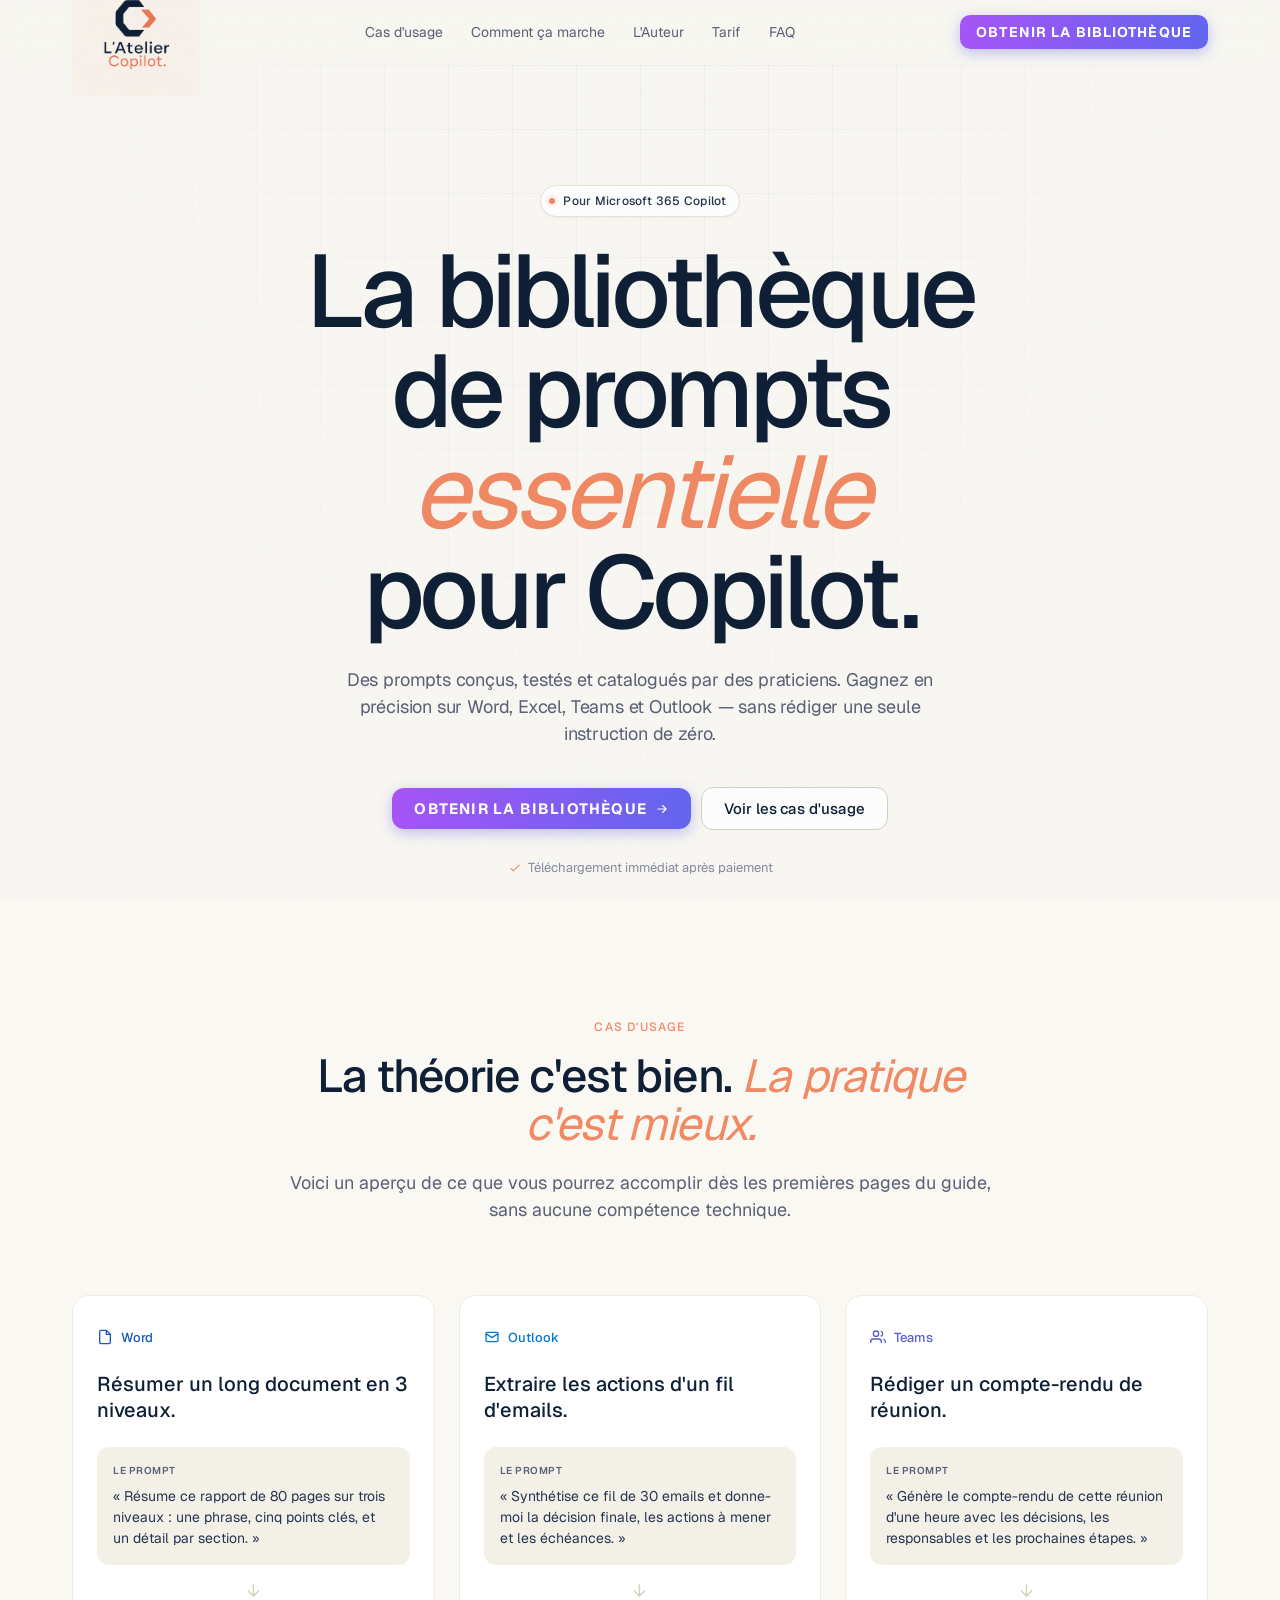
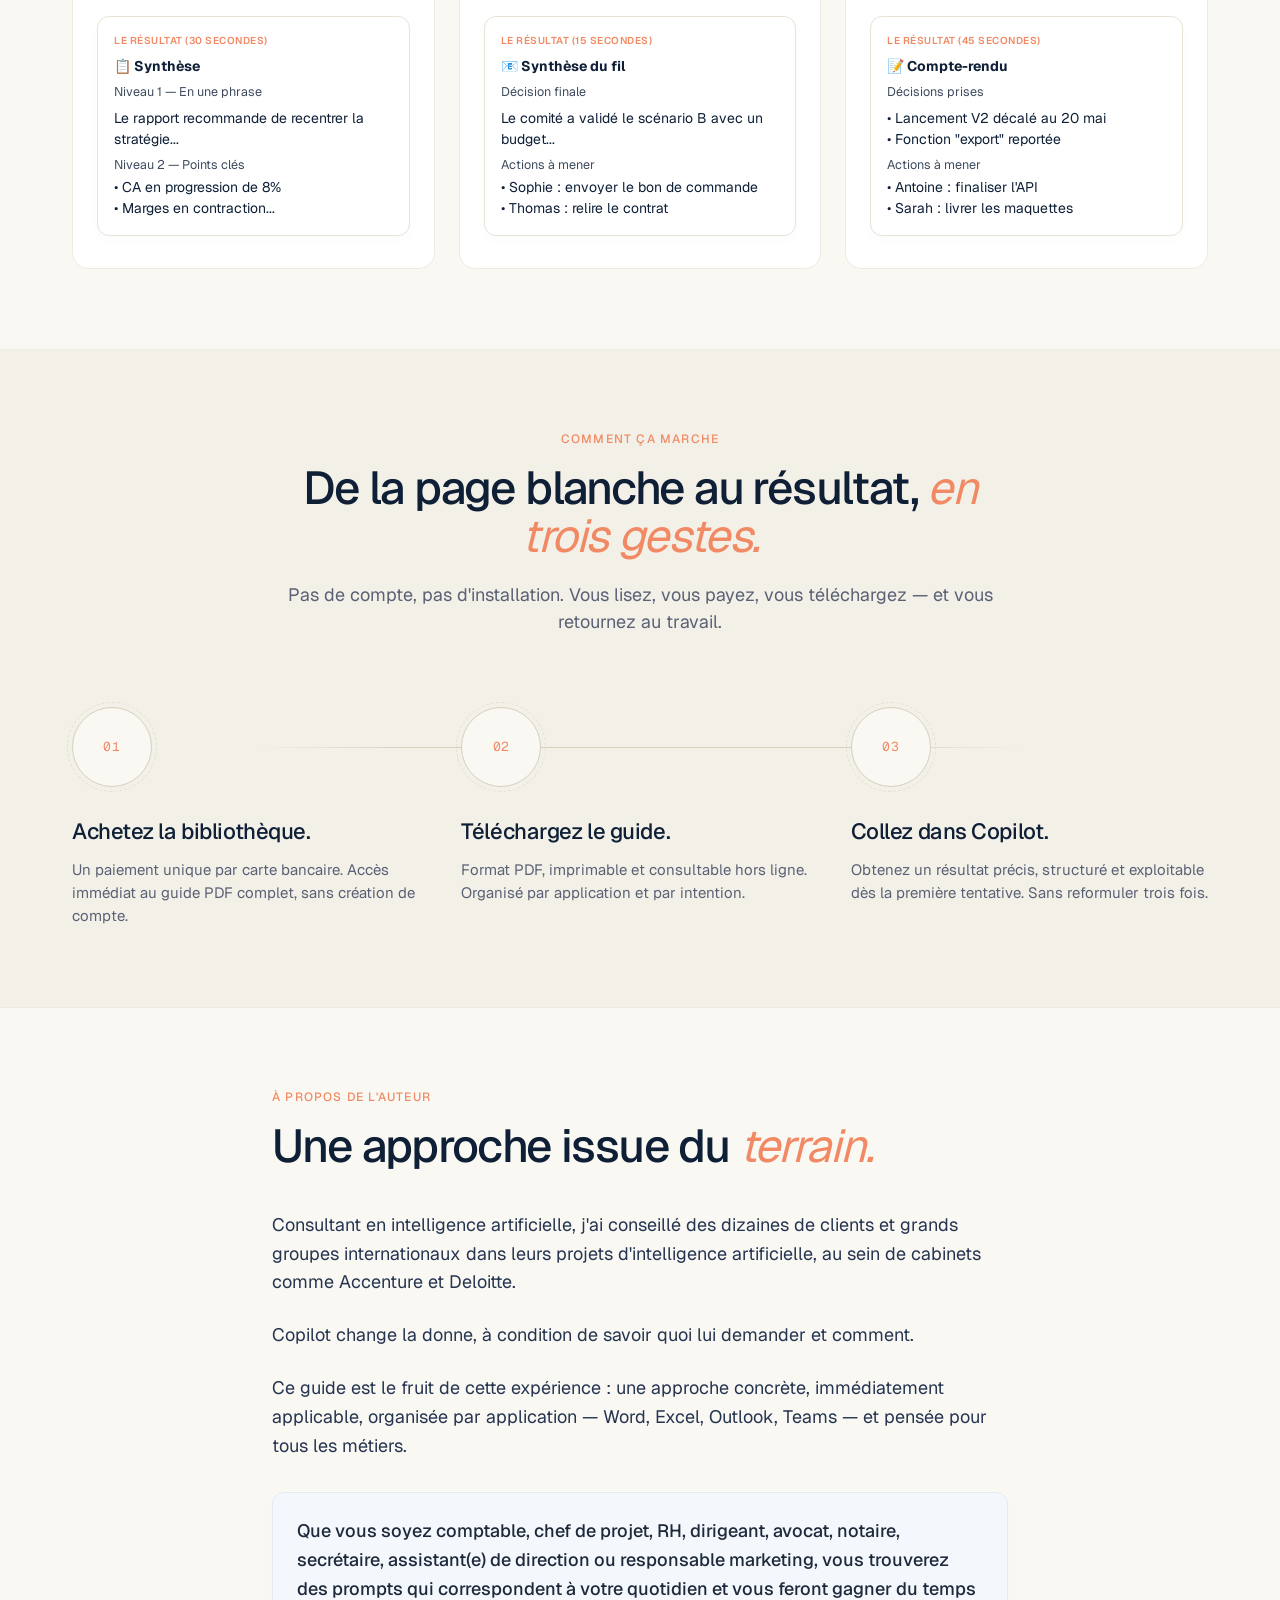
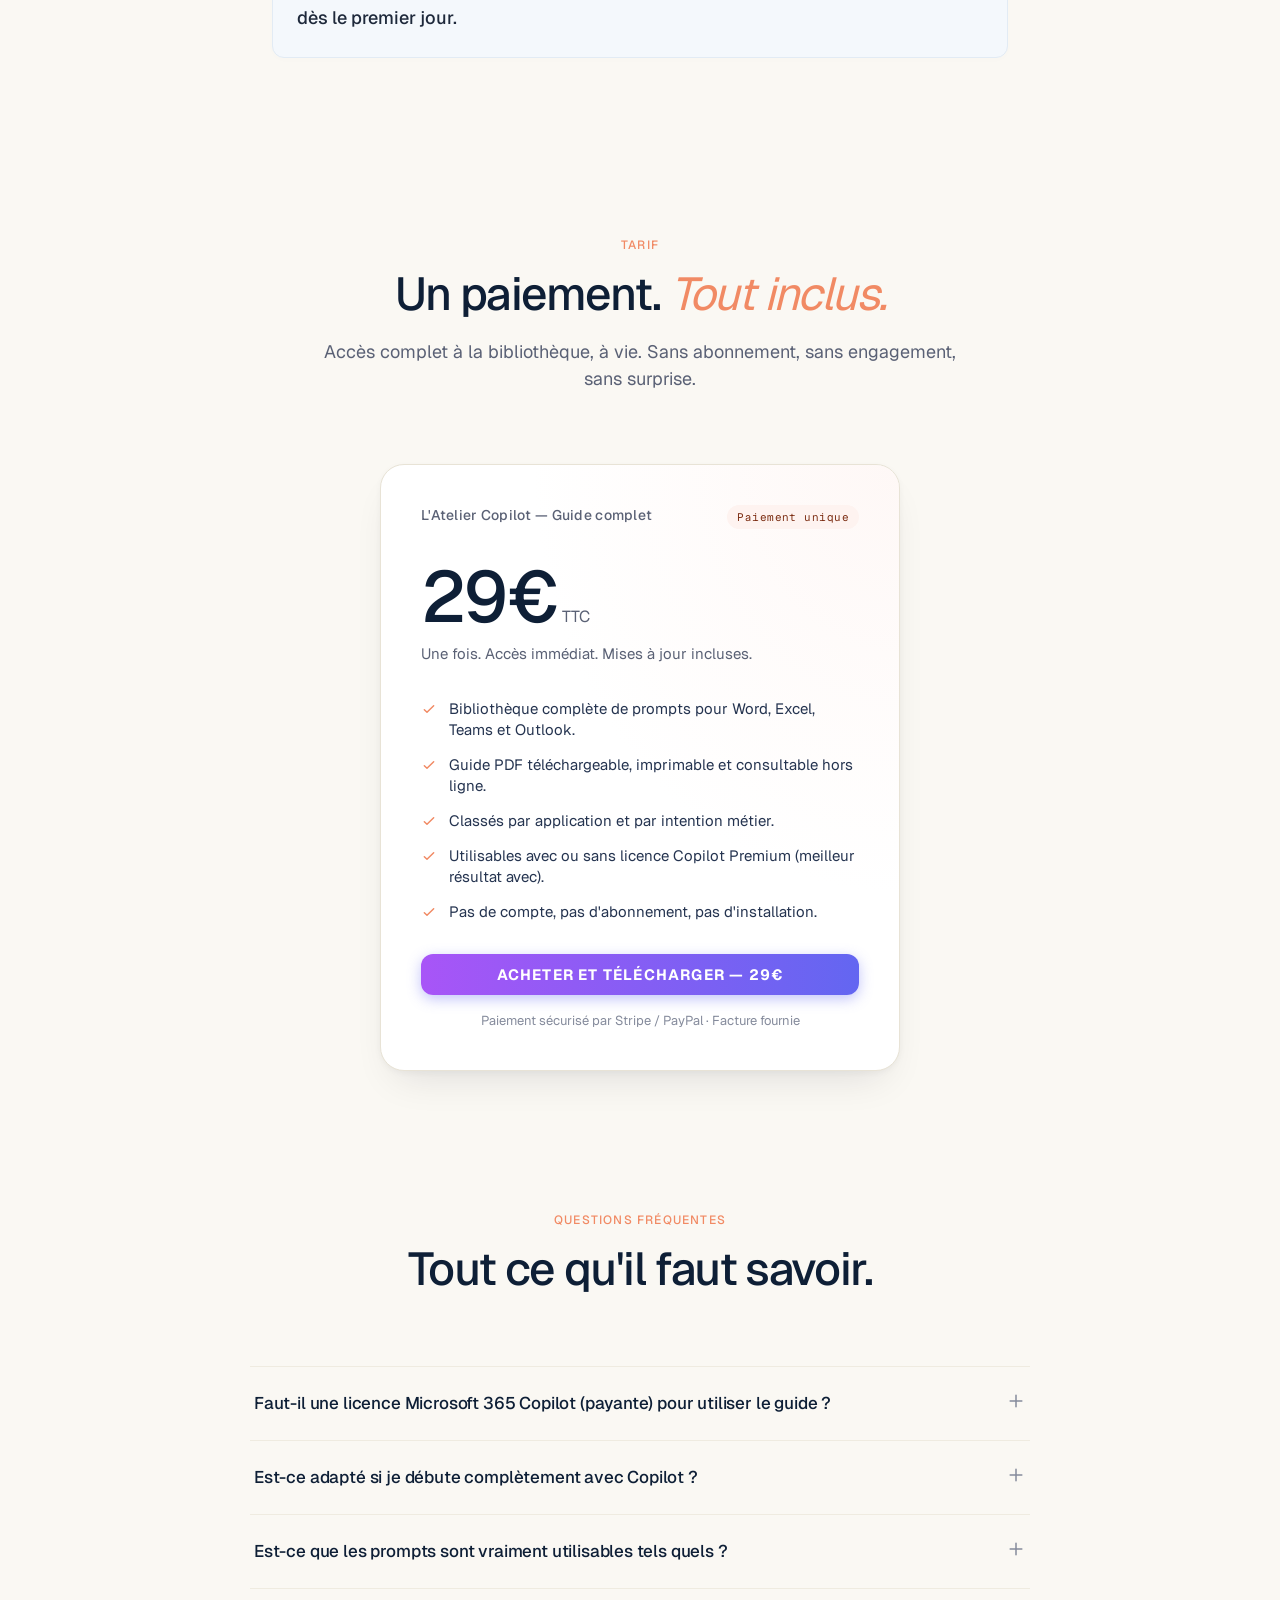
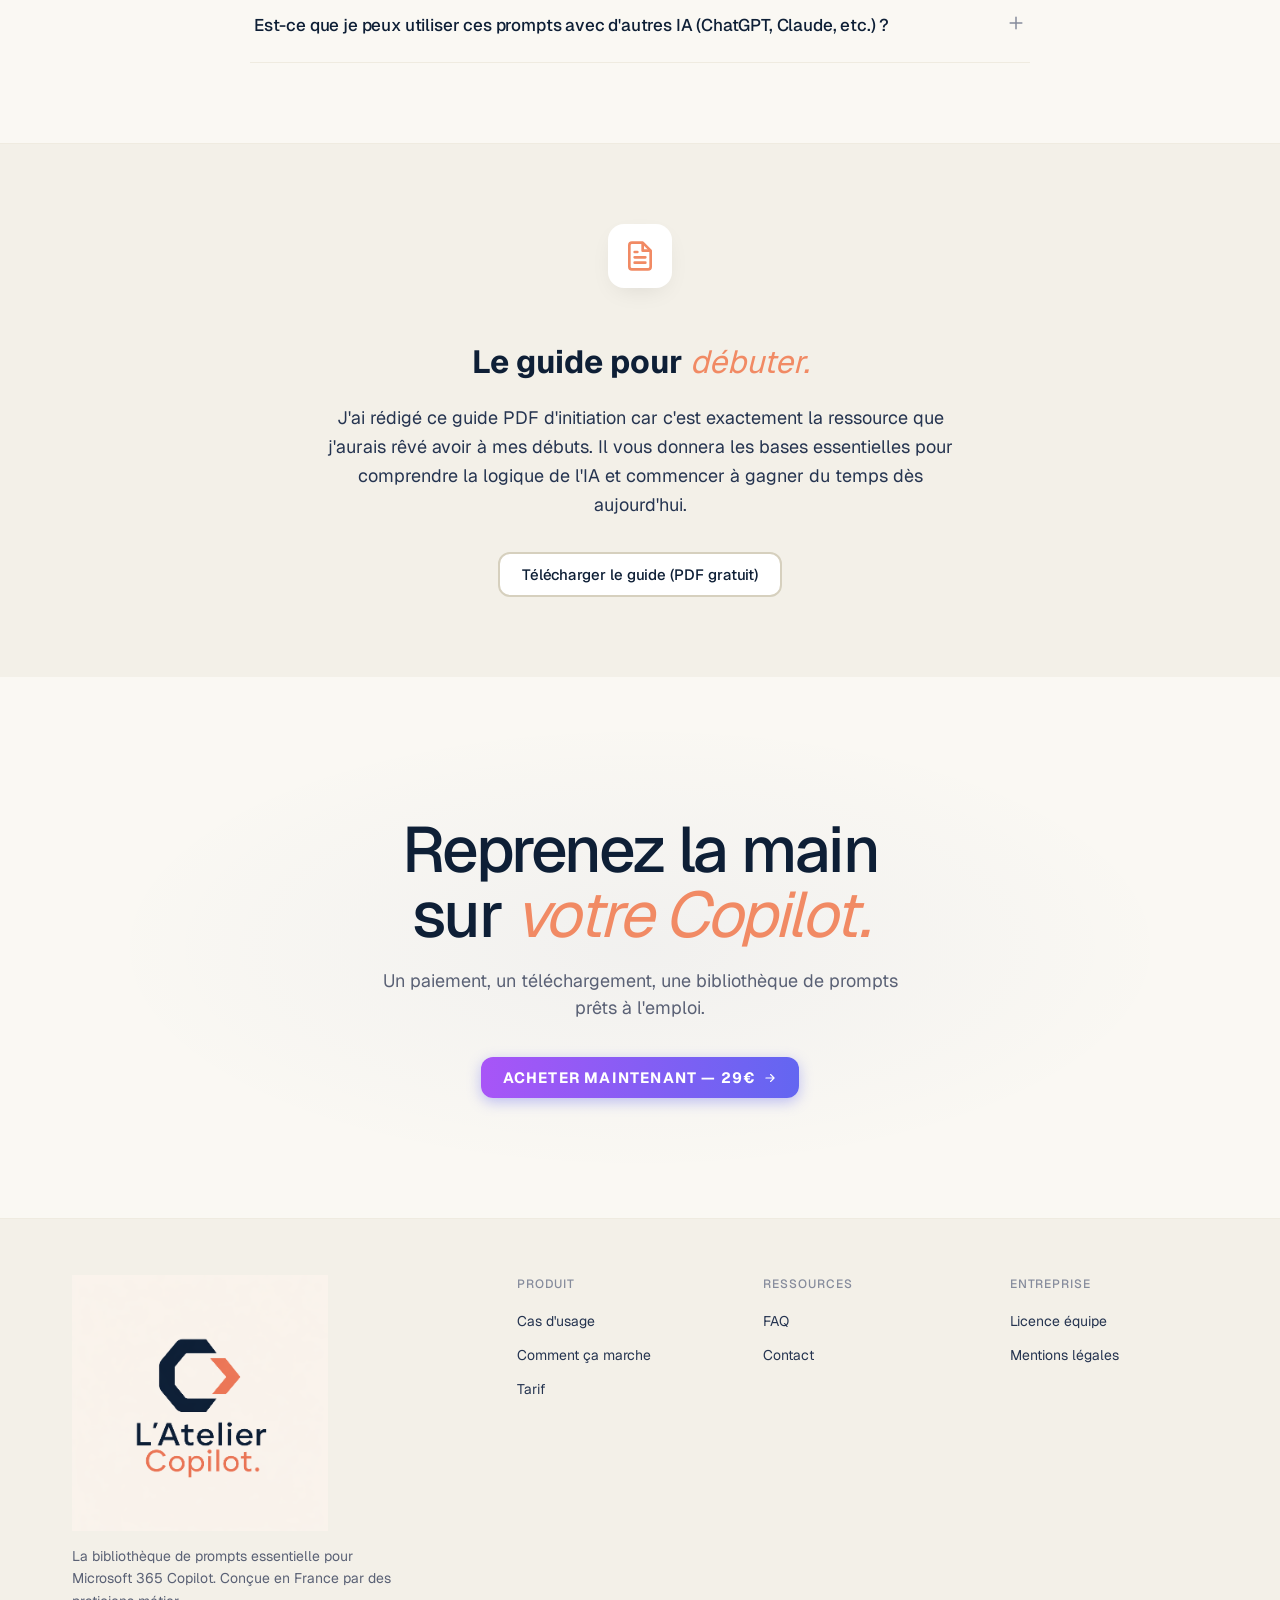
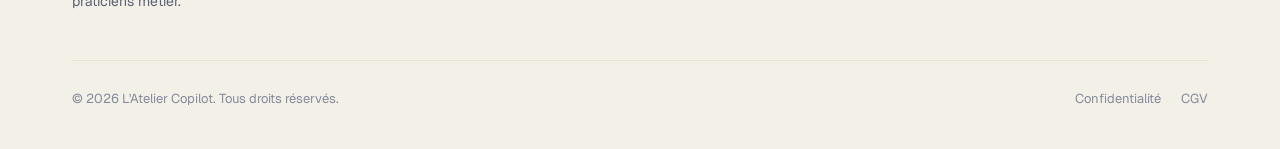
==== commit dd83477d: "Simplify Use Cases to static 3-column layout" ====
--- a/index.html
+++ b/index.html
@@ -64,70 +64,90 @@
 <section class="section" id="usecases">
   <div class="container">
     <div class="section-head">
-      <div class="section-kicker">Essayez par vous-même</div>
-      <h2>Voyez Copilot en <em style="font-weight:400;color:var(--accent);font-style:italic;">action.</em></h2>
-      <p>Cliquez sur « Envoyer » et regardez la réponse se construire sous vos yeux — comme dans le vrai Copilot.</p>
-    </div>
-
-    <!-- Tabs -->
-    <div class="copilot-tabs">
-      <button class="copilot-tab active" data-tab="word">
-        <svg width="16" height="16" viewBox="0 0 24 24" fill="none"><path d="M4 4a2 2 0 012-2h8l6 6v12a2 2 0 01-2 2H6a2 2 0 01-2-2V4z" stroke="#185ABD" stroke-width="2"/><path d="M14 2v6h6" stroke="#185ABD" stroke-width="2"/></svg>
-        Document long
-      </button>
-      <button class="copilot-tab" data-tab="outlook">
-        <svg width="16" height="16" viewBox="0 0 24 24" fill="none"><path d="M3 7a2 2 0 012-2h14a2 2 0 012 2v10a2 2 0 01-2 2H5a2 2 0 01-2-2V7z" stroke="#0078D4" stroke-width="2"/><path d="M3 7l9 6 9-6" stroke="#0078D4" stroke-width="2"/></svg>
-        Fil d'emails
-      </button>
-      <button class="copilot-tab" data-tab="teams">
-        <svg width="16" height="16" viewBox="0 0 24 24" fill="none"><path d="M17 21v-2a4 4 0 00-4-4H5a4 4 0 00-4 4v2" stroke="#5B5FC7" stroke-width="2"/><circle cx="9" cy="7" r="4" stroke="#5B5FC7" stroke-width="2"/><path d="M23 21v-2a4 4 0 00-3-3.87M16 3.13a4 4 0 010 7.75" stroke="#5B5FC7" stroke-width="2"/></svg>
-        Réunion Teams
-      </button>
-    </div>
-
-    <!-- Mobile select -->
-    <select class="copilot-select" id="copilotMobileSelect">
-      <option value="word">📄 Document long</option>
-      <option value="outlook">📧 Fil d'emails</option>
-      <option value="teams">👥 Réunion Teams</option>
-    </select>
-
-    <!-- Simulator -->
-    <div class="copilot-sim">
-      <!-- Title bar -->
-      <div class="copilot-titlebar">
-        <span class="copilot-titlebar-dot" style="background:#FF5F57"></span>
-        <span class="copilot-titlebar-dot" style="background:#FEBC2E"></span>
-        <span class="copilot-titlebar-dot" style="background:#28C840"></span>
-        <span class="copilot-titlebar-app" id="copilotAppName">
-          <svg width="14" height="14" viewBox="0 0 24 24" fill="none"><path d="M12 2l2.4 7.6L22 12l-7.6 2.4L12 22l-2.4-7.6L2 12l7.6-2.4z" fill="#5B5FC7"/></svg>
-          Copilot dans Word
-        </span>
-      </div>
-
-      <!-- Response area -->
-      <div class="copilot-body" id="copilotBody">
-        <div class="copilot-placeholder" id="copilotPlaceholder">
-          <svg width="40" height="40" viewBox="0 0 24 24" fill="none" style="opacity:.25"><path d="M12 2l2.4 7.6L22 12l-7.6 2.4L12 22l-2.4-7.6L2 12l7.6-2.4z" fill="currentColor"/></svg>
-          <span>Envoyez votre prompt pour voir la magie opérer.</span>
-        </div>
-        <div class="copilot-response" id="copilotResponse" style="display:none;"></div>
-        <div class="copilot-time-badge" id="copilotTimeBadge" style="display:none;"></div>
-      </div>
-
-      <!-- Input bar -->
-      <div class="copilot-input-bar">
-        <div class="copilot-prompt-text" id="copilotPrompt">Résume ce rapport sur trois niveaux de lecture : une phrase, cinq points clés, et un détail par section.</div>
-        <button class="copilot-send-btn" id="copilotSendBtn" onclick="startStreaming()">
-          <svg width="18" height="18" viewBox="0 0 24 24" fill="none"><path d="M22 2L11 13" stroke="currentColor" stroke-width="2" stroke-linecap="round"/><path d="M22 2L15 22l-4-9-9-4 20-7z" stroke="currentColor" stroke-width="2" stroke-linecap="round" stroke-linejoin="round"/></svg>
-        </button>
-      </div>
-
-      <!-- Reset -->
-      <button class="copilot-reset" id="copilotReset" style="display:none;" onclick="resetSimulator()">
-        <svg width="14" height="14" viewBox="0 0 24 24" fill="none"><path d="M1 4v6h6M23 20v-6h-6" stroke="currentColor" stroke-width="2" stroke-linecap="round"/><path d="M20.49 9A9 9 0 005.64 5.64L1 10m22 4l-4.64 4.36A9 9 0 013.51 15" stroke="currentColor" stroke-width="2" stroke-linecap="round"/></svg>
-        Rejouer
-      </button>
+      <div class="section-kicker">Cas d'usage</div>
+      <h2>La théorie c'est bien. <em style="font-weight:400;color:var(--accent);font-style:italic;">La pratique c'est mieux.</em></h2>
+      <p>Voici un aperçu de ce que vous pourrez accomplir dès les premières pages du guide, sans aucune compétence technique.</p>
+    </div>
+
+    <div class="usecases-simple">
+      <!-- Word -->
+      <div class="usecase-col">
+        <div class="uc-app word">
+          <svg width="16" height="16" viewBox="0 0 24 24" fill="none"><path d="M4 4a2 2 0 012-2h8l6 6v12a2 2 0 01-2 2H6a2 2 0 01-2-2V4z" stroke="currentColor" stroke-width="2"/><path d="M14 2v6h6" stroke="currentColor" stroke-width="2"/></svg>
+          Word
+        </div>
+        <h3>Résumer un long document en 3 niveaux.</h3>
+        
+        <div class="uc-box prompt">
+          <div class="uc-box-label">Le Prompt</div>
+          « Résume ce rapport de 80 pages sur trois niveaux : une phrase, cinq points clés, et un détail par section. »
+        </div>
+        
+        <div class="uc-arrow">↓</div>
+        
+        <div class="uc-box result">
+          <div class="uc-box-label">Le Résultat (30 secondes)</div>
+          <strong>📋 Synthèse</strong><br>
+          <span style="opacity:0.8;font-size:0.9em;display:block;margin:6px 0;">Niveau 1 — En une phrase</span>
+          Le rapport recommande de recentrer la stratégie...<br>
+          <span style="opacity:0.8;font-size:0.9em;display:block;margin:6px 0 2px;">Niveau 2 — Points clés</span>
+          • CA en progression de 8%<br>
+          • Marges en contraction...
+        </div>
+      </div>
+
+      <!-- Outlook -->
+      <div class="usecase-col">
+        <div class="uc-app outlook">
+          <svg width="16" height="16" viewBox="0 0 24 24" fill="none"><path d="M3 7a2 2 0 012-2h14a2 2 0 012 2v10a2 2 0 01-2 2H5a2 2 0 01-2-2V7z" stroke="currentColor" stroke-width="2"/><path d="M3 7l9 6 9-6" stroke="currentColor" stroke-width="2"/></svg>
+          Outlook
+        </div>
+        <h3>Extraire les actions d'un fil d'emails.</h3>
+        
+        <div class="uc-box prompt">
+          <div class="uc-box-label">Le Prompt</div>
+          « Synthétise ce fil de 30 emails et donne-moi la décision finale, les actions à mener et les échéances. »
+        </div>
+        
+        <div class="uc-arrow">↓</div>
+        
+        <div class="uc-box result">
+          <div class="uc-box-label">Le Résultat (15 secondes)</div>
+          <strong>📧 Synthèse du fil</strong><br>
+          <span style="opacity:0.8;font-size:0.9em;display:block;margin:6px 0;">Décision finale</span>
+          Le comité a validé le scénario B avec un budget...<br>
+          <span style="opacity:0.8;font-size:0.9em;display:block;margin:6px 0 2px;">Actions à mener</span>
+          • Sophie : envoyer le bon de commande<br>
+          • Thomas : relire le contrat
+        </div>
+      </div>
+
+      <!-- Teams -->
+      <div class="usecase-col">
+        <div class="uc-app teams">
+          <svg width="16" height="16" viewBox="0 0 24 24" fill="none"><path d="M17 21v-2a4 4 0 00-4-4H5a4 4 0 00-4 4v2" stroke="currentColor" stroke-width="2"/><circle cx="9" cy="7" r="4" stroke="currentColor" stroke-width="2"/><path d="M23 21v-2a4 4 0 00-3-3.87M16 3.13a4 4 0 010 7.75" stroke="currentColor" stroke-width="2"/></svg>
+          Teams
+        </div>
+        <h3>Rédiger un compte-rendu de réunion.</h3>
+        
+        <div class="uc-box prompt">
+          <div class="uc-box-label">Le Prompt</div>
+          « Génère le compte-rendu de cette réunion d'une heure avec les décisions, les responsables et les prochaines étapes. »
+        </div>
+        
+        <div class="uc-arrow">↓</div>
+        
+        <div class="uc-box result">
+          <div class="uc-box-label">Le Résultat (45 secondes)</div>
+          <strong>📝 Compte-rendu</strong><br>
+          <span style="opacity:0.8;font-size:0.9em;display:block;margin:6px 0;">Décisions prises</span>
+          • Lancement V2 décalé au 20 mai<br>
+          • Fonction "export" reportée<br>
+          <span style="opacity:0.8;font-size:0.9em;display:block;margin:6px 0 2px;">Actions à mener</span>
+          • Antoine : finaliser l'API<br>
+          • Sarah : livrer les maquettes
+        </div>
+      </div>
     </div>
   </div>
 </section>
@@ -388,211 +408,7 @@
     });
   });
 
-  // ======== COPILOT SIMULATOR ========
-  const copilotData = {
-    word: {
-      app: 'Copilot dans Word',
-      prompt: 'Résume ce rapport sur trois niveaux de lecture : une phrase, cinq points clés, et un détail par section.',
-      response: [
-        { type: 'heading', text: '📋 Synthèse à trois niveaux' },
-        { type: 'label', text: 'Niveau 1 — En une phrase' },
-        { type: 'text', text: 'Le rapport recommande de recentrer la stratégie commerciale sur trois marchés prioritaires et de réduire les coûts opérationnels de 12 % d\'ici Q4.' },
-        { type: 'label', text: 'Niveau 2 — Cinq points clés' },
-        { type: 'bullet', text: '1. Le chiffre d\'affaires a progressé de 8 % sur le semestre, porté par l\'activité B2B.' },
-        { type: 'bullet', text: '2. Les marges se contractent sur le segment retail (−3 points).' },
-        { type: 'bullet', text: '3. Trois marchés identifiés comme prioritaires : DACH, Benelux, Nordics.' },
-        { type: 'bullet', text: '4. Plan de réduction des coûts : renégociation fournisseurs + mutualisation logistique.' },
-        { type: 'bullet', text: '5. Objectif de rentabilité opérationnelle relevé à 15 % pour l\'exercice suivant.' },
-        { type: 'label', text: 'Niveau 3 — Détail par section' },
-        { type: 'text', text: '→ Section 1–3 : Analyse marché et positionnement concurrentiel (pp. 1–28)' },
-        { type: 'text', text: '→ Section 4–6 : Performance financière et projections (pp. 29–55)' },
-        { type: 'text', text: '→ Section 7–8 : Plan opérationnel et recommandations (pp. 56–80)' },
-      ],
-      timeWithout: '45 minutes de lecture',
-      timeWith: '30 secondes'
-    },
-    outlook: {
-      app: 'Copilot dans Outlook',
-      prompt: 'Synthétise ce fil de 30 emails et donne-moi la décision finale, les actions à mener et les échéances.',
-      response: [
-        { type: 'heading', text: '📧 Synthèse du fil — Projet Refonte SI' },
-        { type: 'label', text: 'Décision finale' },
-        { type: 'text', text: 'Le comité a validé le scénario B (migration progressive) avec un budget plafonné à 340 K€. Le prestataire retenu est Capgemini.' },
-        { type: 'label', text: 'Actions à mener' },
-        { type: 'bullet', text: '1. Sophie (DSI) : envoyer le bon de commande avant vendredi 17h.' },
-        { type: 'bullet', text: '2. Marc (Finance) : débloquer la ligne budgétaire et confirmer au contrôleur de gestion.' },
-        { type: 'bullet', text: '3. Julie (Projet) : planifier le kick-off avec Capgemini semaine du 12 mai.' },
-        { type: 'bullet', text: '4. Thomas (Juridique) : relire le contrat-cadre et remonter les réserves sous 48h.' },
-        { type: 'label', text: 'Échéances critiques' },
-        { type: 'text', text: '📅 Vendredi 9 mai — Bon de commande signé' },
-        { type: 'text', text: '📅 Lundi 12 mai — Kick-off projet' },
-        { type: 'text', text: '📅 Mercredi 14 mai — Retour juridique' },
-      ],
-      timeWithout: '25 minutes de tri',
-      timeWith: '15 secondes'
-    },
-    teams: {
-      app: 'Copilot dans Teams',
-      prompt: 'Génère le compte-rendu de cette réunion d\'une heure avec les décisions, les responsables et les prochaines étapes.',
-      response: [
-        { type: 'heading', text: '📝 Compte-rendu — Point hebdo équipe produit' },
-        { type: 'label', text: 'Participants' },
-        { type: 'text', text: 'Léa (PM), Antoine (Dev Lead), Sarah (Design), Karim (QA), Nicolas (CPO)' },
-        { type: 'label', text: 'Décisions prises' },
-        { type: 'bullet', text: '1. Le lancement de la V2 est décalé au 20 mai (initialement prévu le 12).' },
-        { type: 'bullet', text: '2. La fonctionnalité "export PDF" est retirée du scope V2 et reportée en V2.1.' },
-        { type: 'bullet', text: '3. Budget design validé pour les illustrations de l\'onboarding (2 500 €).' },
-        { type: 'label', text: 'Actions à mener' },
-        { type: 'bullet', text: '→ Antoine : finaliser l\'API de notifications push avant mercredi.' },
-        { type: 'bullet', text: '→ Sarah : livrer les maquettes onboarding V2 pour lundi.' },
-        { type: 'bullet', text: '→ Karim : préparer le plan de tests de charge pour jeudi.' },
-        { type: 'bullet', text: '→ Léa : mettre à jour le roadmap Notion et prévenir les stakeholders du décalage.' },
-        { type: 'label', text: 'Prochain point' },
-        { type: 'text', text: 'Mardi 13 mai à 10h — même lien Teams.' },
-      ],
-      timeWithout: '1 heure de réunion + 20 min de rédaction',
-      timeWith: '45 secondes'
-    }
-  };
-
-  let currentTab = 'word';
-  let isStreaming = false;
-  let streamTimeout = null;
-
-  // Tab switching
-  document.querySelectorAll('.copilot-tab').forEach(tab => {
-    tab.addEventListener('click', () => {
-      if (isStreaming) return;
-      switchTab(tab.dataset.tab);
-    });
-  });
-
-  // Mobile select
-  document.getElementById('copilotMobileSelect').addEventListener('change', (e) => {
-    if (isStreaming) return;
-    switchTab(e.target.value);
-  });
-
-  function switchTab(tabId) {
-    currentTab = tabId;
-    document.querySelectorAll('.copilot-tab').forEach(t => t.classList.remove('active'));
-    document.querySelector(`.copilot-tab[data-tab="${tabId}"]`).classList.add('active');
-    document.getElementById('copilotMobileSelect').value = tabId;
-
-    const data = copilotData[tabId];
-    document.getElementById('copilotAppName').innerHTML = `
-      <svg width="14" height="14" viewBox="0 0 24 24" fill="none"><path d="M12 2l2.4 7.6L22 12l-7.6 2.4L12 22l-2.4-7.6L2 12l7.6-2.4z" fill="#5B5FC7"/></svg>
-      ${data.app}
-    `;
-    document.getElementById('copilotPrompt').textContent = data.prompt;
-    resetSimulator();
-  }
-
-  function startStreaming() {
-    if (isStreaming) return;
-    isStreaming = true;
-
-    const data = copilotData[currentTab];
-    const placeholder = document.getElementById('copilotPlaceholder');
-    const responseEl = document.getElementById('copilotResponse');
-    const sendBtn = document.getElementById('copilotSendBtn');
-    const resetBtn = document.getElementById('copilotReset');
-    const timeBadge = document.getElementById('copilotTimeBadge');
-
-    placeholder.style.display = 'none';
-    responseEl.style.display = 'block';
-    responseEl.innerHTML = '<span class="copilot-cursor"></span>';
-    sendBtn.disabled = true;
-    sendBtn.style.opacity = '0.3';
-    timeBadge.style.display = 'none';
-
-    let lineIndex = 0;
-
-    function streamNextLine() {
-      if (lineIndex >= data.response.length) {
-        // Done streaming
-        const cursor = responseEl.querySelector('.copilot-cursor');
-        if (cursor) cursor.remove();
-
-        // Show time badge
-        timeBadge.innerHTML = `
-          <div class="time-compare">
-            <span class="time-without">⏱ Sans Copilot : <strong>${data.timeWithout}</strong></span>
-            <span class="time-separator">→</span>
-            <span class="time-with">✨ Avec Copilot : <strong>${data.timeWith}</strong></span>
-          </div>
-        `;
-        timeBadge.style.display = 'block';
-        resetBtn.style.display = 'inline-flex';
-        isStreaming = false;
-        sendBtn.disabled = false;
-        sendBtn.style.opacity = '1';
-        return;
-      }
-
-      const line = data.response[lineIndex];
-      const cursor = responseEl.querySelector('.copilot-cursor');
-
-      let el;
-      if (line.type === 'heading') {
-        el = document.createElement('div');
-        el.className = 'stream-heading';
-        el.textContent = line.text;
-      } else if (line.type === 'label') {
-        el = document.createElement('div');
-        el.className = 'stream-label';
-        el.textContent = line.text;
-      } else if (line.type === 'bullet') {
-        el = document.createElement('div');
-        el.className = 'stream-bullet';
-        el.textContent = line.text;
-      } else {
-        el = document.createElement('div');
-        el.className = 'stream-text';
-        el.textContent = line.text;
-      }
-
-      el.style.opacity = '0';
-      el.style.transform = 'translateY(4px)';
-      responseEl.insertBefore(el, cursor);
-
-      requestAnimationFrame(() => {
-        el.style.transition = 'opacity 0.3s ease, transform 0.3s ease';
-        el.style.opacity = '1';
-        el.style.transform = 'translateY(0)';
-      });
-
-      // Auto-scroll
-      const body = document.getElementById('copilotBody');
-      body.scrollTop = body.scrollHeight;
-
-      lineIndex++;
-      const delay = line.type === 'heading' ? 400 : (line.type === 'label' ? 300 : 120 + Math.random() * 180);
-      streamTimeout = setTimeout(streamNextLine, delay);
-    }
-
-    // Small initial delay before streaming starts
-    streamTimeout = setTimeout(streamNextLine, 500);
-  }
-
-  function resetSimulator() {
-    if (streamTimeout) clearTimeout(streamTimeout);
-    isStreaming = false;
-
-    const placeholder = document.getElementById('copilotPlaceholder');
-    const responseEl = document.getElementById('copilotResponse');
-    const sendBtn = document.getElementById('copilotSendBtn');
-    const resetBtn = document.getElementById('copilotReset');
-    const timeBadge = document.getElementById('copilotTimeBadge');
-
-    placeholder.style.display = 'flex';
-    responseEl.style.display = 'none';
-    responseEl.innerHTML = '';
-    sendBtn.disabled = false;
-    sendBtn.style.opacity = '1';
-    resetBtn.style.display = 'none';
-    timeBadge.style.display = 'none';
-  }
+
 </script>
 
 </body>
--- a/styles.css
+++ b/styles.css
@@ -438,196 +438,85 @@
   text-wrap: pretty;
 }
 
-/* ============ USE CASES (SIMULATOR) ============ */
-.copilot-tabs {
-  display: flex;
-  gap: 12px;
-  justify-content: center;
-  margin-bottom: 24px;
-}
-.copilot-tab {
+/* ============ USE CASES (SIMPLE) ============ */
+.usecases-simple {
+  display: grid;
+  grid-template-columns: repeat(3, 1fr);
+  gap: 24px;
+}
+.usecase-col {
   background: var(--bg-elevated);
   border: 1px solid var(--border-soft);
-  border-radius: 999px;
-  padding: 10px 20px;
+  border-radius: 16px;
+  padding: 32px 24px;
+  display: flex;
+  flex-direction: column;
+}
+.uc-app {
+  display: inline-flex;
+  align-items: center;
+  gap: 8px;
+  font-size: 13px;
+  font-weight: 500;
+  margin-bottom: 24px;
+}
+.uc-app.word { color: #185ABD; }
+.uc-app.outlook { color: #0078D4; }
+.uc-app.teams { color: #5B5FC7; }
+
+.usecase-col h3 {
+  font-size: 20px;
+  font-weight: 500;
+  color: var(--ink-900);
+  line-height: 1.3;
+  margin: 0 0 24px;
+}
+
+.uc-box {
+  border-radius: 12px;
+  padding: 16px;
   font-size: 14px;
-  font-weight: 500;
+  line-height: 1.5;
+  position: relative;
+}
+.uc-box-label {
+  font-size: 10px;
+  text-transform: uppercase;
+  letter-spacing: 0.05em;
+  font-weight: 600;
+  margin-bottom: 8px;
+}
+
+.uc-box.prompt {
+  background: var(--bg-muted);
   color: var(--ink-700);
-  cursor: pointer;
-  display: inline-flex;
-  align-items: center;
-  gap: 8px;
-  transition: all 0.2s ease;
-}
-.copilot-tab:hover {
-  background: var(--bg-muted);
-  border-color: var(--border);
-}
-.copilot-tab.active {
+}
+.uc-box.prompt .uc-box-label {
+  color: var(--ink-500);
+}
+
+.uc-arrow {
+  text-align: center;
+  color: var(--border-strong);
+  margin: 12px 0;
+  font-size: 18px;
+}
+
+.uc-box.result {
   background: #ffffff;
-  border-color: var(--ink-900);
-  color: var(--ink-900);
-  box-shadow: 0 4px 12px rgba(0,0,0,0.05);
-}
-.copilot-select {
-  display: none;
-  width: 100%;
-  padding: 12px 16px;
-  border-radius: 12px;
-  border: 1px solid var(--border-strong);
-  background: var(--bg-elevated);
-  font-size: 16px;
-  margin-bottom: 24px;
-  color: var(--ink-900);
-}
-
-.copilot-sim {
-  background: #fcfcfc;
   border: 1px solid var(--border);
-  border-radius: 16px;
-  overflow: hidden;
-  box-shadow: 0 24px 48px -12px rgba(0,0,0,0.08);
-  max-width: 800px;
-  margin: 0 auto;
-  display: flex;
-  flex-direction: column;
-  position: relative;
-}
-
-.copilot-titlebar {
-  background: #f3f4f6;
-  border-bottom: 1px solid var(--border);
-  padding: 12px 16px;
-  display: flex;
-  align-items: center;
-  gap: 8px;
-}
-.copilot-titlebar-dot {
-  width: 10px; height: 10px; border-radius: 999px;
-}
-.copilot-titlebar-app {
-  margin-left: auto; margin-right: auto;
-  font-size: 13px; font-weight: 500; color: var(--ink-700);
-  display: flex; align-items: center; gap: 6px;
-  transform: translateX(-20px); /* rough centering accounting for dots */
-}
-
-.copilot-body {
-  padding: 32px 40px;
-  min-height: 400px;
-  max-height: 500px;
-  overflow-y: auto;
-  background: #ffffff;
-  position: relative;
-  scroll-behavior: smooth;
-}
-
-.copilot-placeholder {
-  height: 100%;
-  display: flex;
-  flex-direction: column;
-  align-items: center;
-  justify-content: center;
-  gap: 16px;
-  color: var(--ink-400);
-  font-size: 15px;
-  text-align: center;
-  min-height: 330px;
-}
-
-.copilot-response {
-  font-size: 15px;
-  line-height: 1.6;
-  color: var(--ink-900);
-  padding-bottom: 40px;
-}
-.copilot-response .stream-heading {
-  font-size: 18px; font-weight: 600; margin: 24px 0 16px;
-}
-.copilot-response .stream-heading:first-child { margin-top: 0; }
-.copilot-response .stream-label {
-  font-size: 12px; text-transform: uppercase; letter-spacing: 0.05em; font-weight: 600; color: var(--ink-500); margin: 20px 0 8px;
-}
-.copilot-response .stream-bullet {
-  position: relative; margin-bottom: 8px;
-}
-.copilot-response .stream-text {
-  margin-bottom: 12px;
-}
-
-.copilot-cursor {
-  display: inline-block; width: 8px; height: 18px; background: var(--accent); margin-left: 4px;
-  vertical-align: middle;
-  animation: blink 1s step-start infinite;
-}
-@keyframes blink { 50% { opacity: 0; } }
-
-.copilot-time-badge {
-  margin-top: 32px;
-  padding-top: 24px;
-  border-top: 1px solid var(--border-soft);
-  animation: fadeIn 0.5s ease;
-}
-.time-compare {
-  display: inline-flex; align-items: center; gap: 16px;
-  background: var(--bg-muted); padding: 12px 20px; border-radius: 8px;
-  font-size: 14px;
-}
-.time-without { color: var(--ink-500); text-decoration: line-through; }
-.time-separator { color: var(--ink-300); }
-.time-with { color: var(--accent); font-weight: 500; }
-
-.copilot-input-bar {
-  background: #ffffff;
-  border-top: 1px solid var(--border);
-  padding: 20px 24px;
-  display: flex;
-  align-items: center;
-  gap: 16px;
-}
-.copilot-prompt-text {
+  color: var(--ink-900);
+  box-shadow: 0 4px 12px rgba(0,0,0,0.02);
   flex: 1;
-  background: var(--bg-muted);
-  border: 1px solid var(--border-soft);
-  border-radius: 12px;
-  padding: 14px 16px;
-  font-size: 15px;
-  color: var(--ink-900);
-  box-shadow: inset 0 2px 4px rgba(0,0,0,0.02);
-}
-.copilot-send-btn {
-  width: 48px; height: 48px; border-radius: 12px;
-  background: var(--ink-900); color: #fff;
-  border: none; cursor: pointer;
-  display: flex; align-items: center; justify-content: center;
-  transition: transform 0.2s ease, background 0.2s ease;
-}
-.copilot-send-btn:hover:not(:disabled) {
-  transform: translateY(-2px);
-  background: #1a2238;
-}
-
-.copilot-reset {
-  position: absolute; bottom: 100px; right: 40px;
-  background: #ffffff; border: 1px solid var(--border);
-  padding: 8px 16px; border-radius: 999px;
-  font-size: 13px; font-weight: 500; color: var(--ink-700);
-  display: flex; align-items: center; gap: 6px;
-  cursor: pointer; box-shadow: 0 4px 12px rgba(0,0,0,0.05);
-  animation: fadeIn 0.5s ease;
-}
-.copilot-reset:hover { background: var(--bg-muted); }
-
-@keyframes fadeIn { from { opacity:0; transform:translateY(4px); } to { opacity:1; transform:translateY(0); } }
-
-@media (max-width: 768px) {
-  .copilot-tabs { display: none; }
-  .copilot-select { display: block; }
-  .copilot-body { padding: 24px; min-height: 350px; }
-  .copilot-input-bar { flex-direction: column; align-items: stretch; padding: 16px; }
-  .time-compare { flex-direction: column; gap: 8px; align-items: flex-start; }
-  .time-separator { display: none; }
-  .copilot-reset { bottom: auto; top: 16px; right: 16px; }
+}
+.uc-box.result .uc-box-label {
+  color: var(--accent);
+}
+
+@media (max-width: 900px) {
+  .usecases-simple {
+    grid-template-columns: 1fr;
+  }
 }
 
 /* ============ HOW IT WORKS ============ */
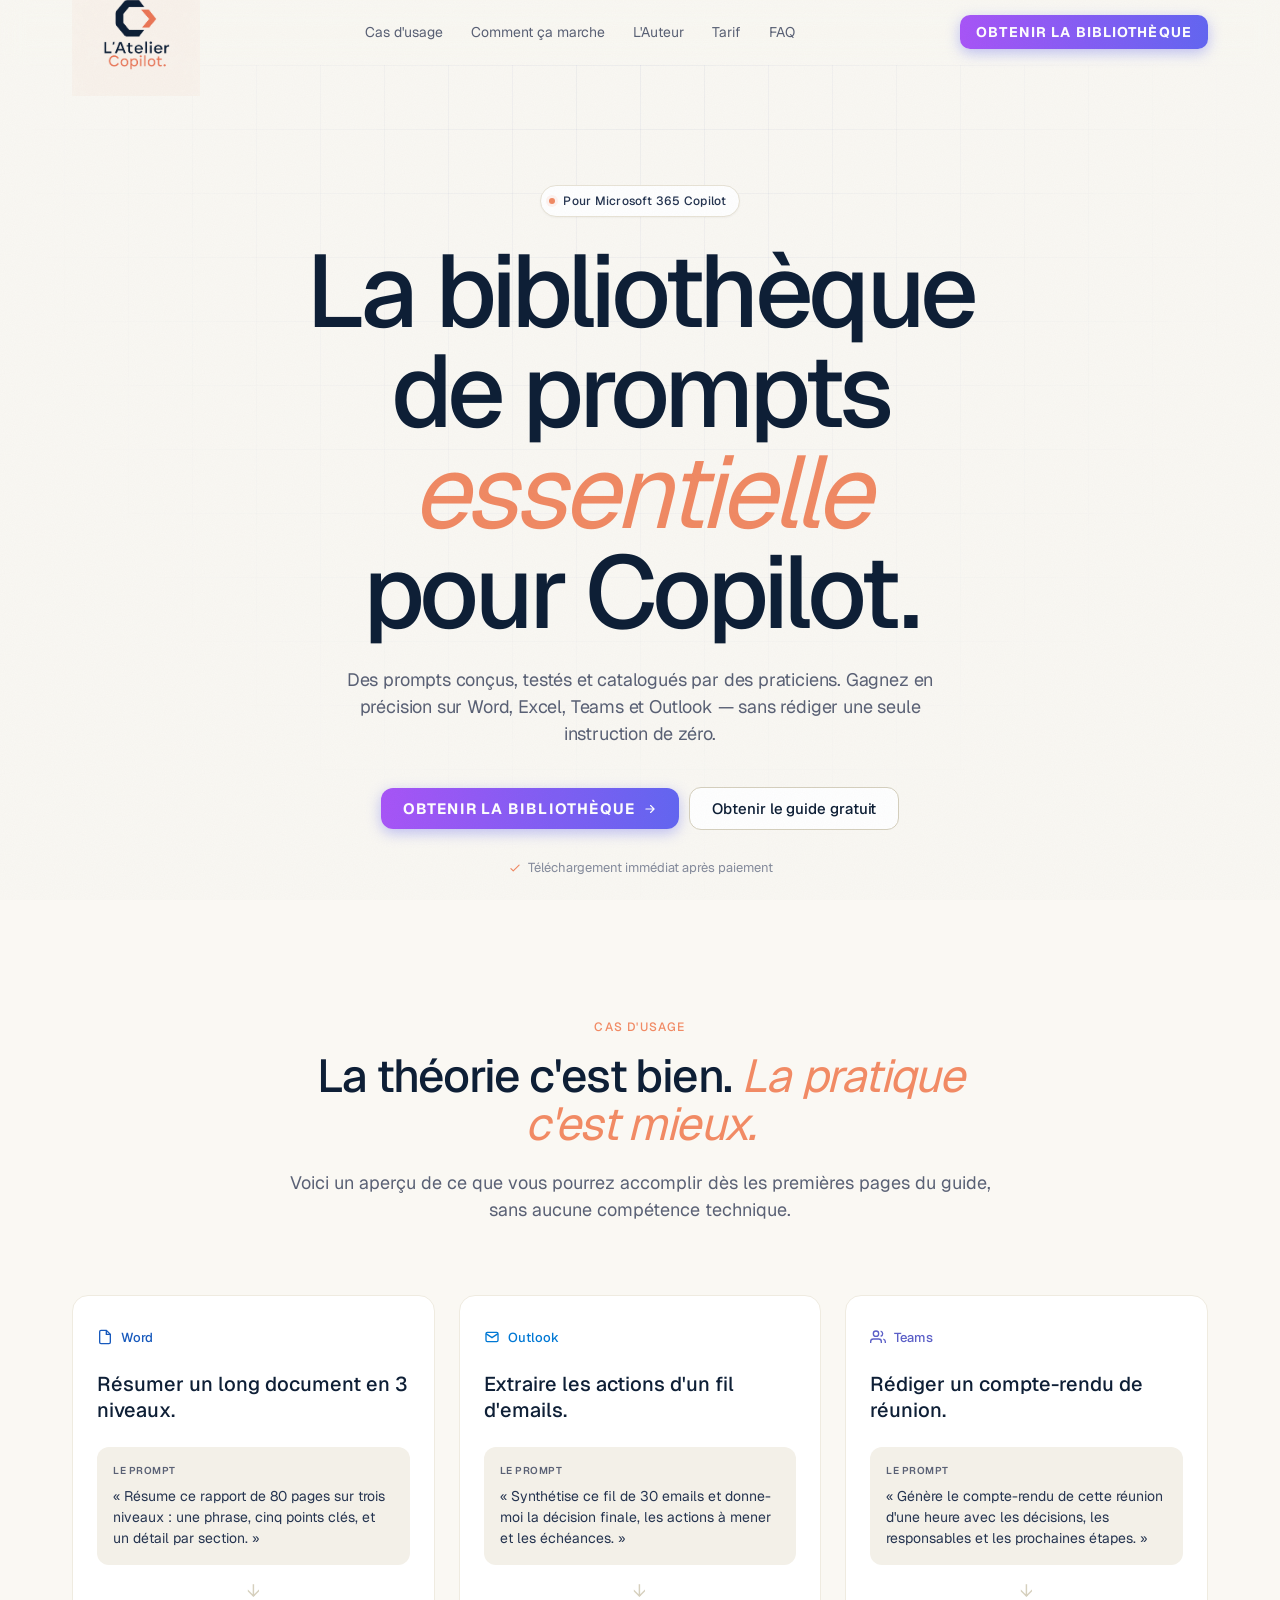
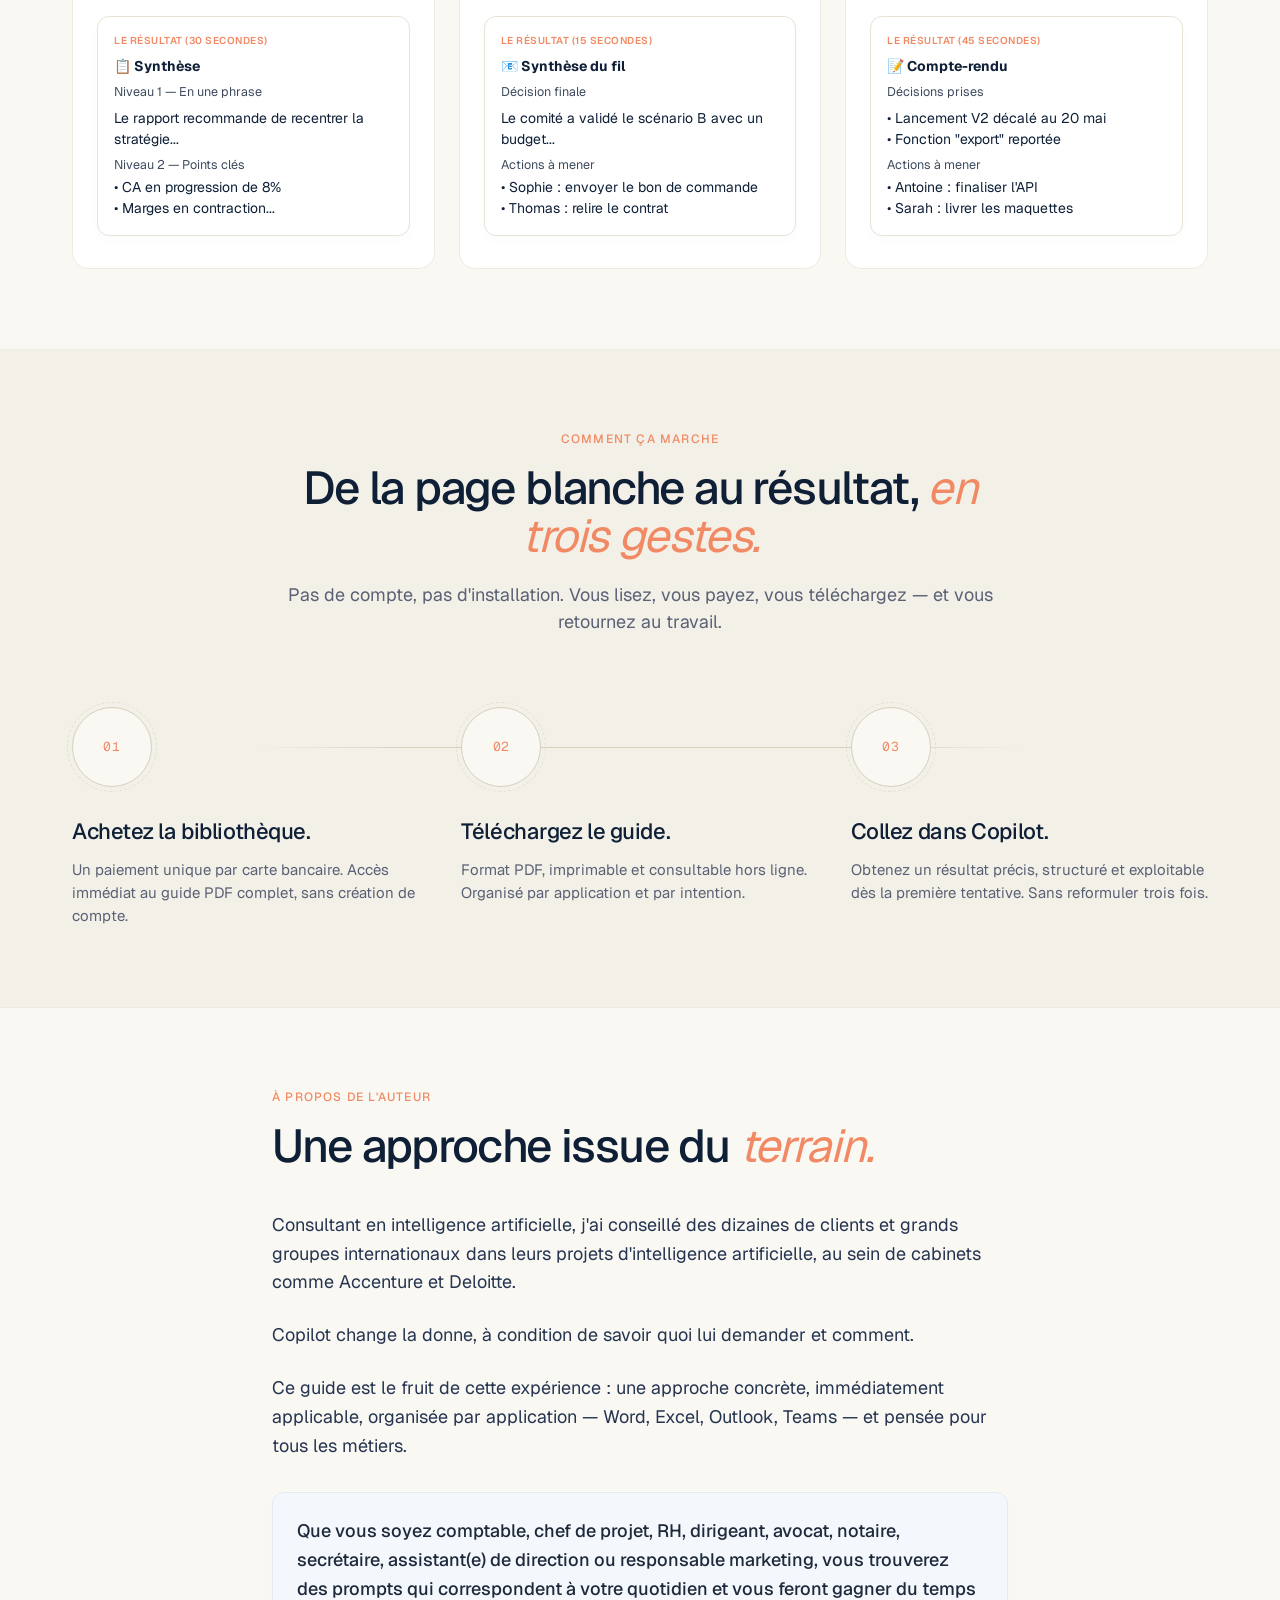
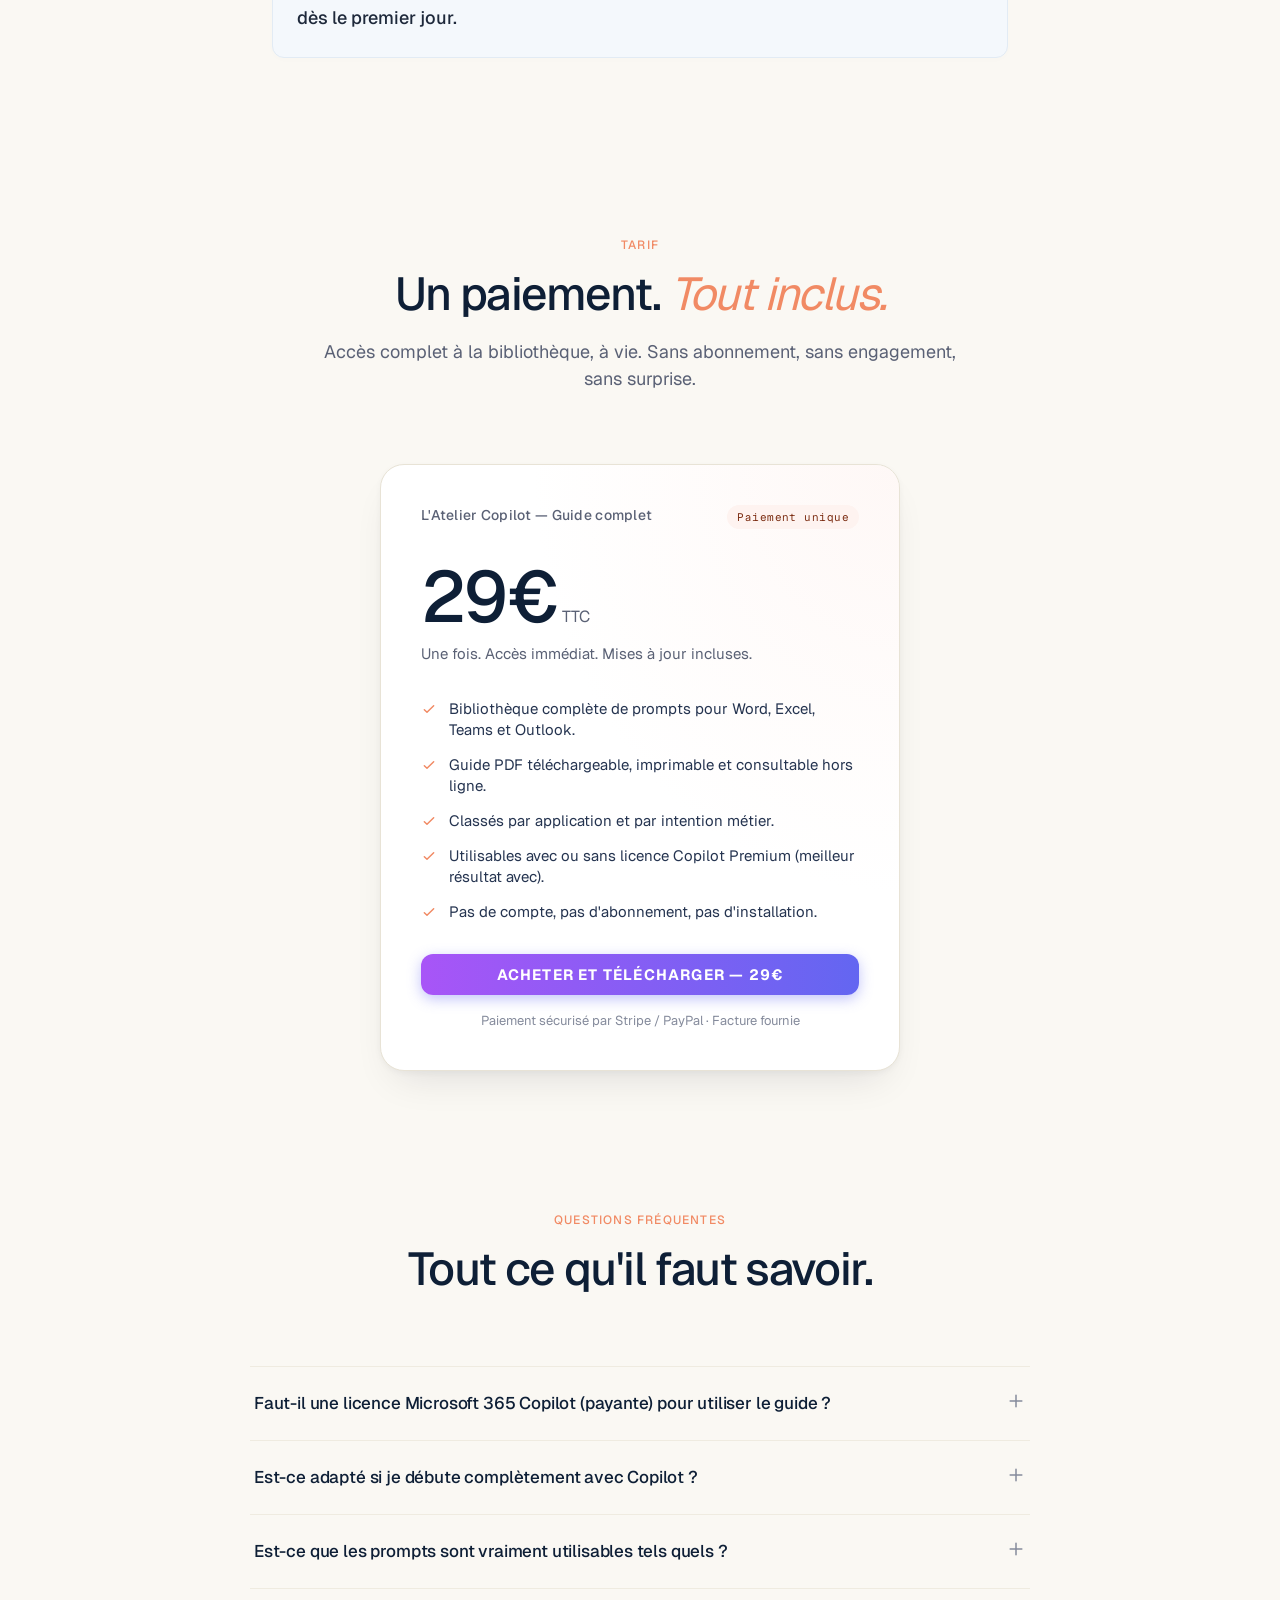
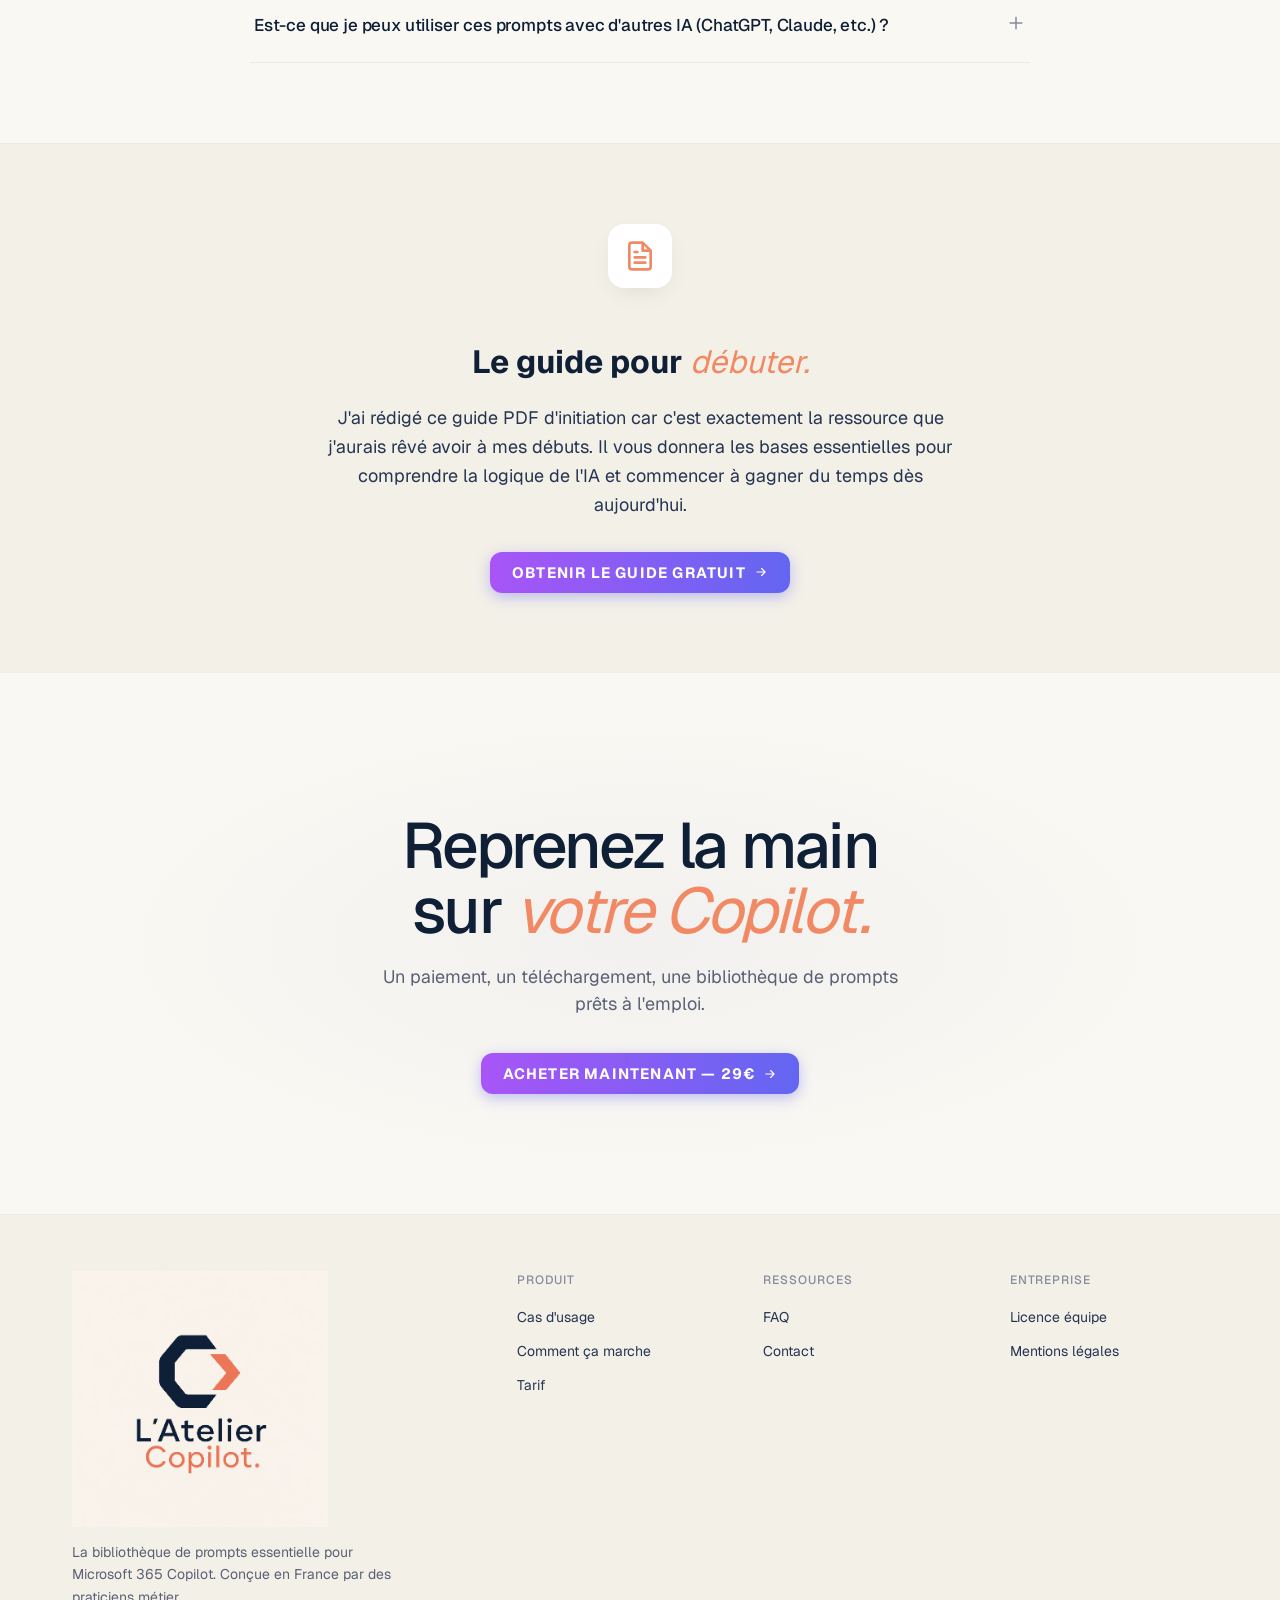
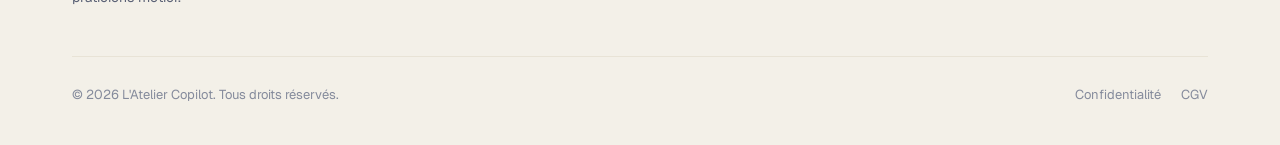
==== commit a68f2881: "Update Free Guide buttons visibility" ====
--- a/index.html
+++ b/index.html
@@ -49,7 +49,7 @@
         Obtenir la bibliothèque
         <svg width="14" height="14" viewBox="0 0 24 24" fill="none"><path d="M5 12h14M13 6l6 6-6 6" stroke="currentColor" stroke-width="2" stroke-linecap="round" stroke-linejoin="round"/></svg>
       </a>
-      <a href="#usecases" class="btn btn-outline btn-lg">Voir les cas d'usage</a>
+      <a href="assets/guide-debutant.pdf" download class="btn btn-outline btn-lg">Obtenir le guide gratuit</a>
     </div>
     <div class="hero-meta">
       <span>
@@ -251,7 +251,7 @@
           </li>
         </ul>
 
-        <a href="https://payhip.com/b/toM5U" class="btn btn-accent btn-lg">Acheter et télécharger — 29€</a>
+        <a href="https://payhip.com/b/toM5U" target="_blank" rel="noopener noreferrer" class="btn btn-accent btn-lg">Acheter et télécharger — 29€</a>
         <div class="pricing-footer">Paiement sécurisé par Stripe / PayPal · Facture fournie</div>
       </div>
     </div>
@@ -308,8 +308,9 @@
     <p style="font-size:1.125rem; line-height:1.6; color:var(--ink-700); margin-bottom: 32px;">
       J'ai rédigé ce guide PDF d'initiation car c'est exactement la ressource que j'aurais rêvé avoir à mes débuts. Il vous donnera les bases essentielles pour comprendre la logique de l'IA et commencer à gagner du temps dès aujourd'hui.
     </p>
-    <a href="assets/guide-debutant.pdf" download class="btn btn-outline btn-lg" style="background:white; border-width:2px;">
-      Télécharger le guide (PDF gratuit)
+    <a href="assets/guide-debutant.pdf" download class="btn btn-accent btn-lg">
+      Obtenir le guide gratuit
+      <svg width="14" height="14" viewBox="0 0 24 24" fill="none"><path d="M5 12h14M13 6l6 6-6 6" stroke="currentColor" stroke-width="2" stroke-linecap="round" stroke-linejoin="round"/></svg>
     </a>
   </div>
 </section>
@@ -321,7 +322,7 @@
     <h2>Reprenez la main<br>sur <span class="em">votre Copilot.</span></h2>
     <p>Un paiement, un téléchargement, une bibliothèque de prompts prêts à l'emploi.</p>
     <div class="btns">
-      <a href="https://payhip.com/b/toM5U" class="btn btn-accent btn-lg">
+      <a href="https://payhip.com/b/toM5U" target="_blank" rel="noopener noreferrer" class="btn btn-accent btn-lg">
         Acheter maintenant — 29€
         <svg width="14" height="14" viewBox="0 0 24 24" fill="none"><path d="M5 12h14M13 6l6 6-6 6" stroke="currentColor" stroke-width="2" stroke-linecap="round" stroke-linejoin="round"/></svg>
       </a>
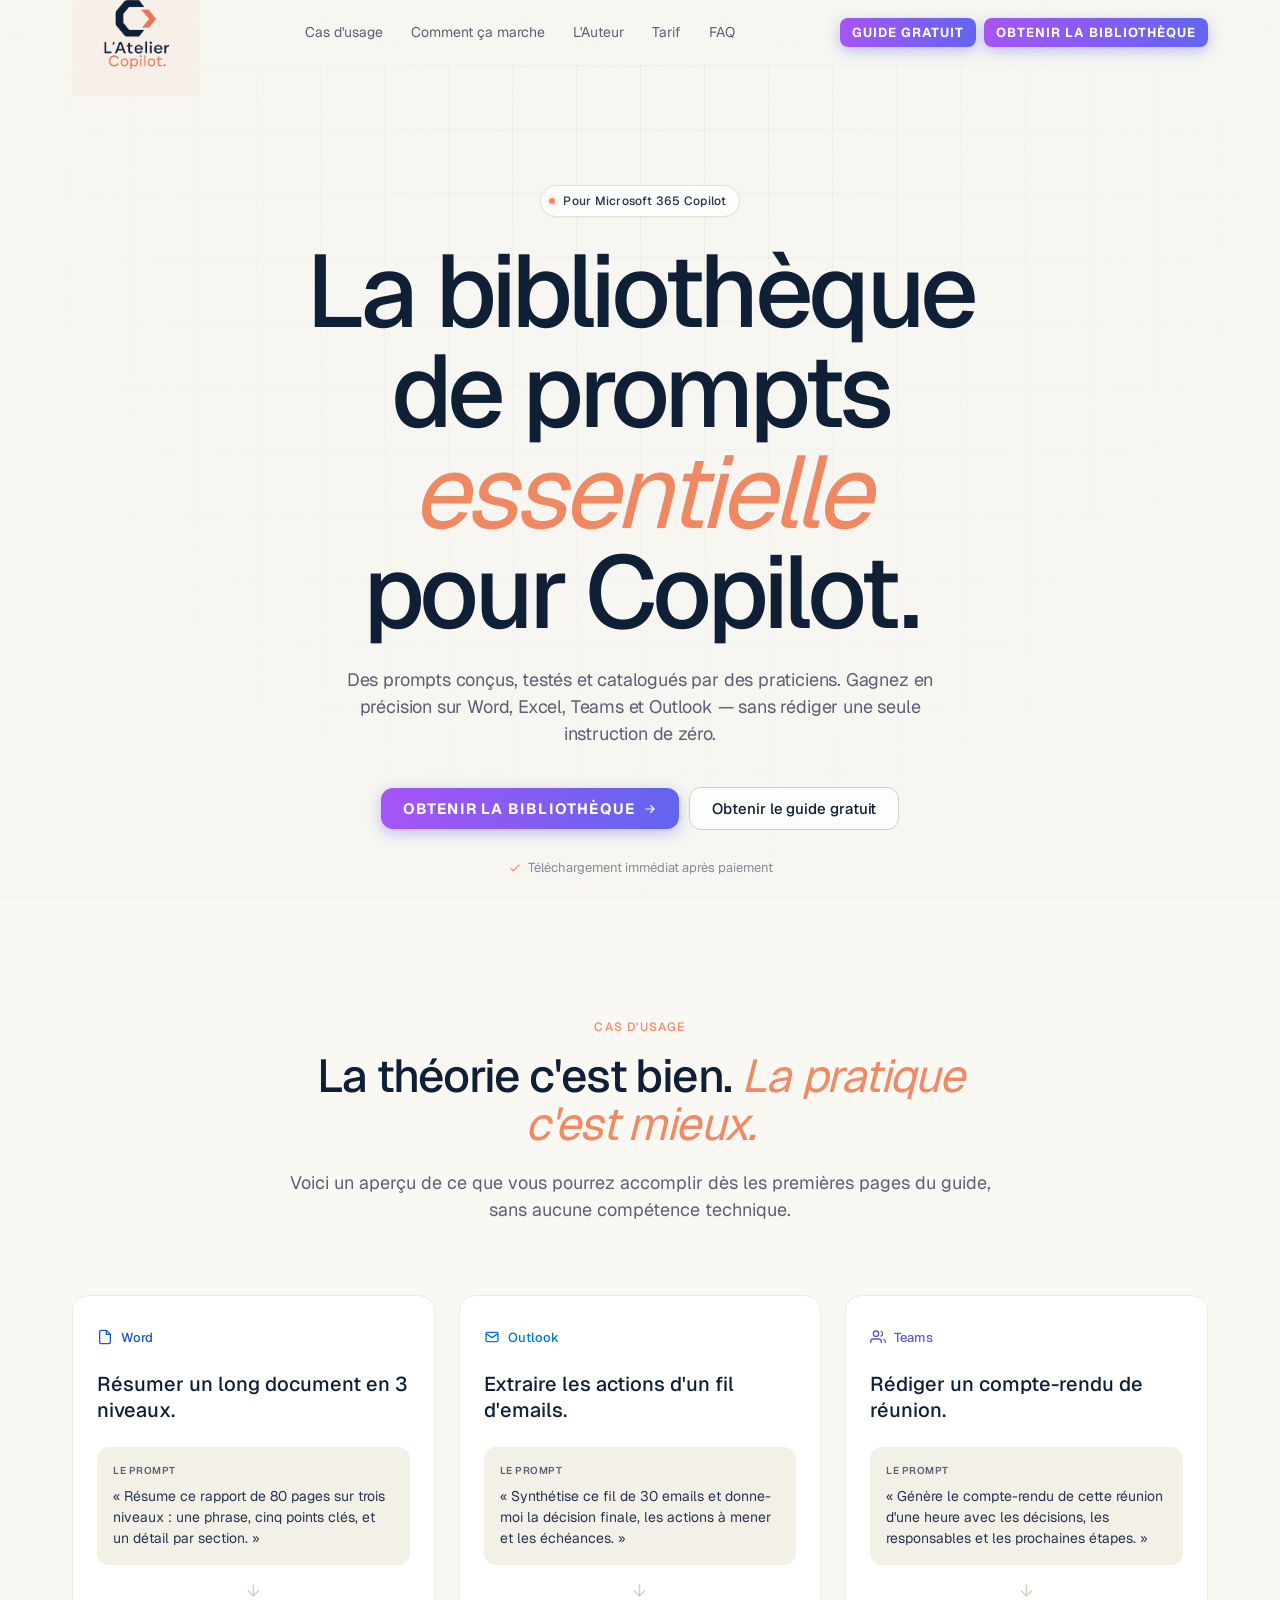
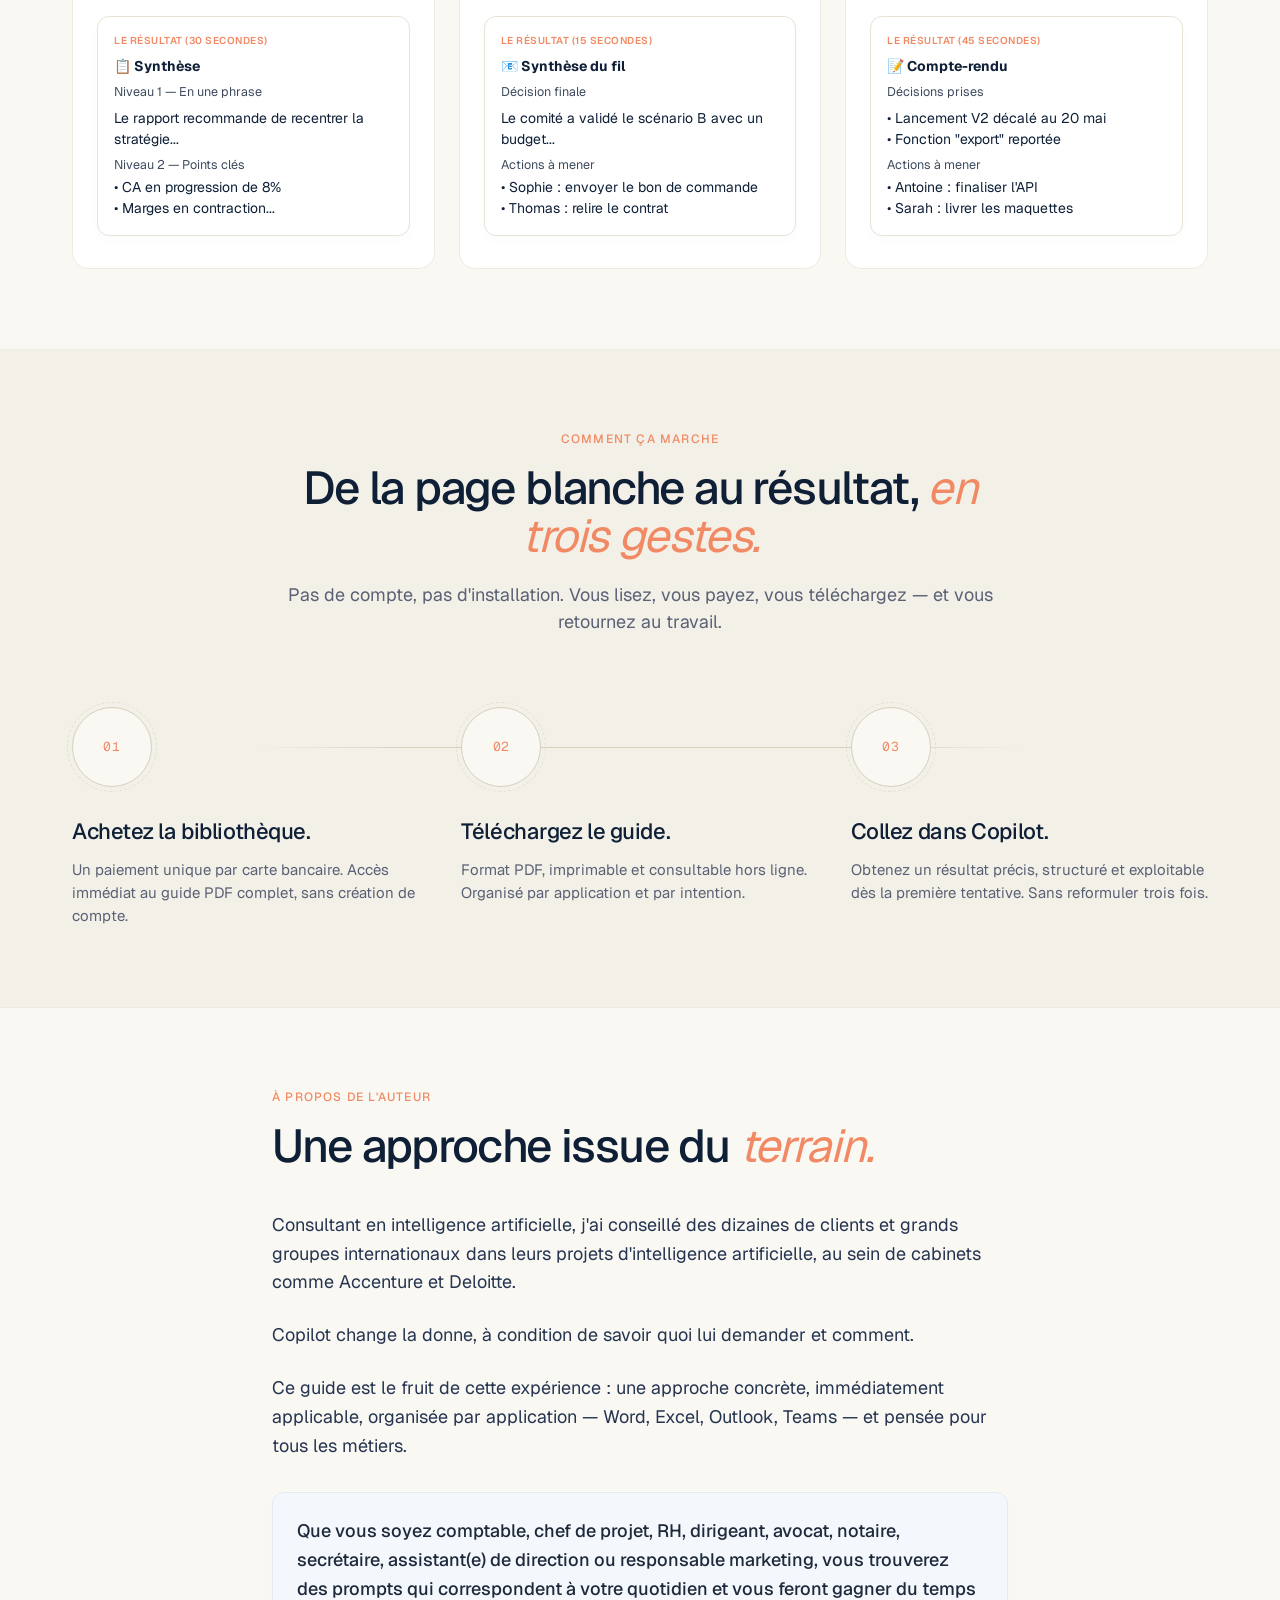
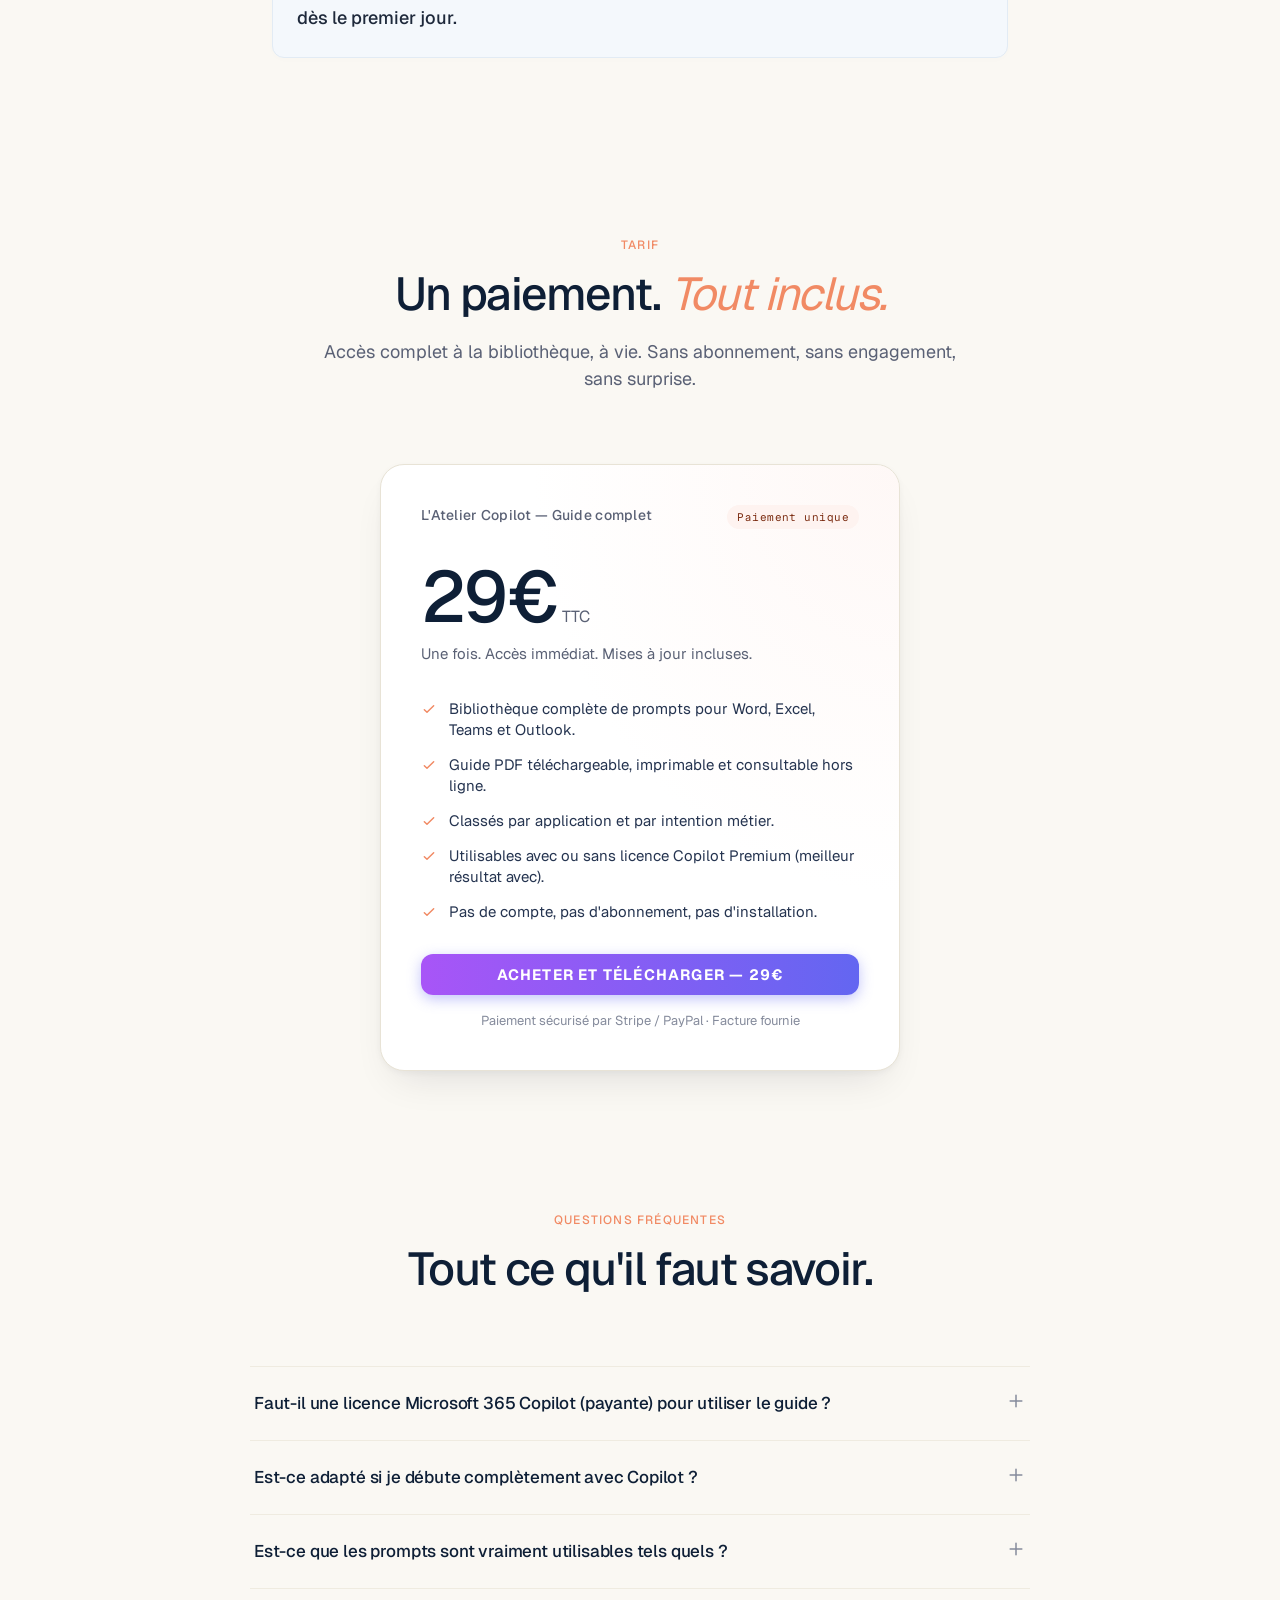
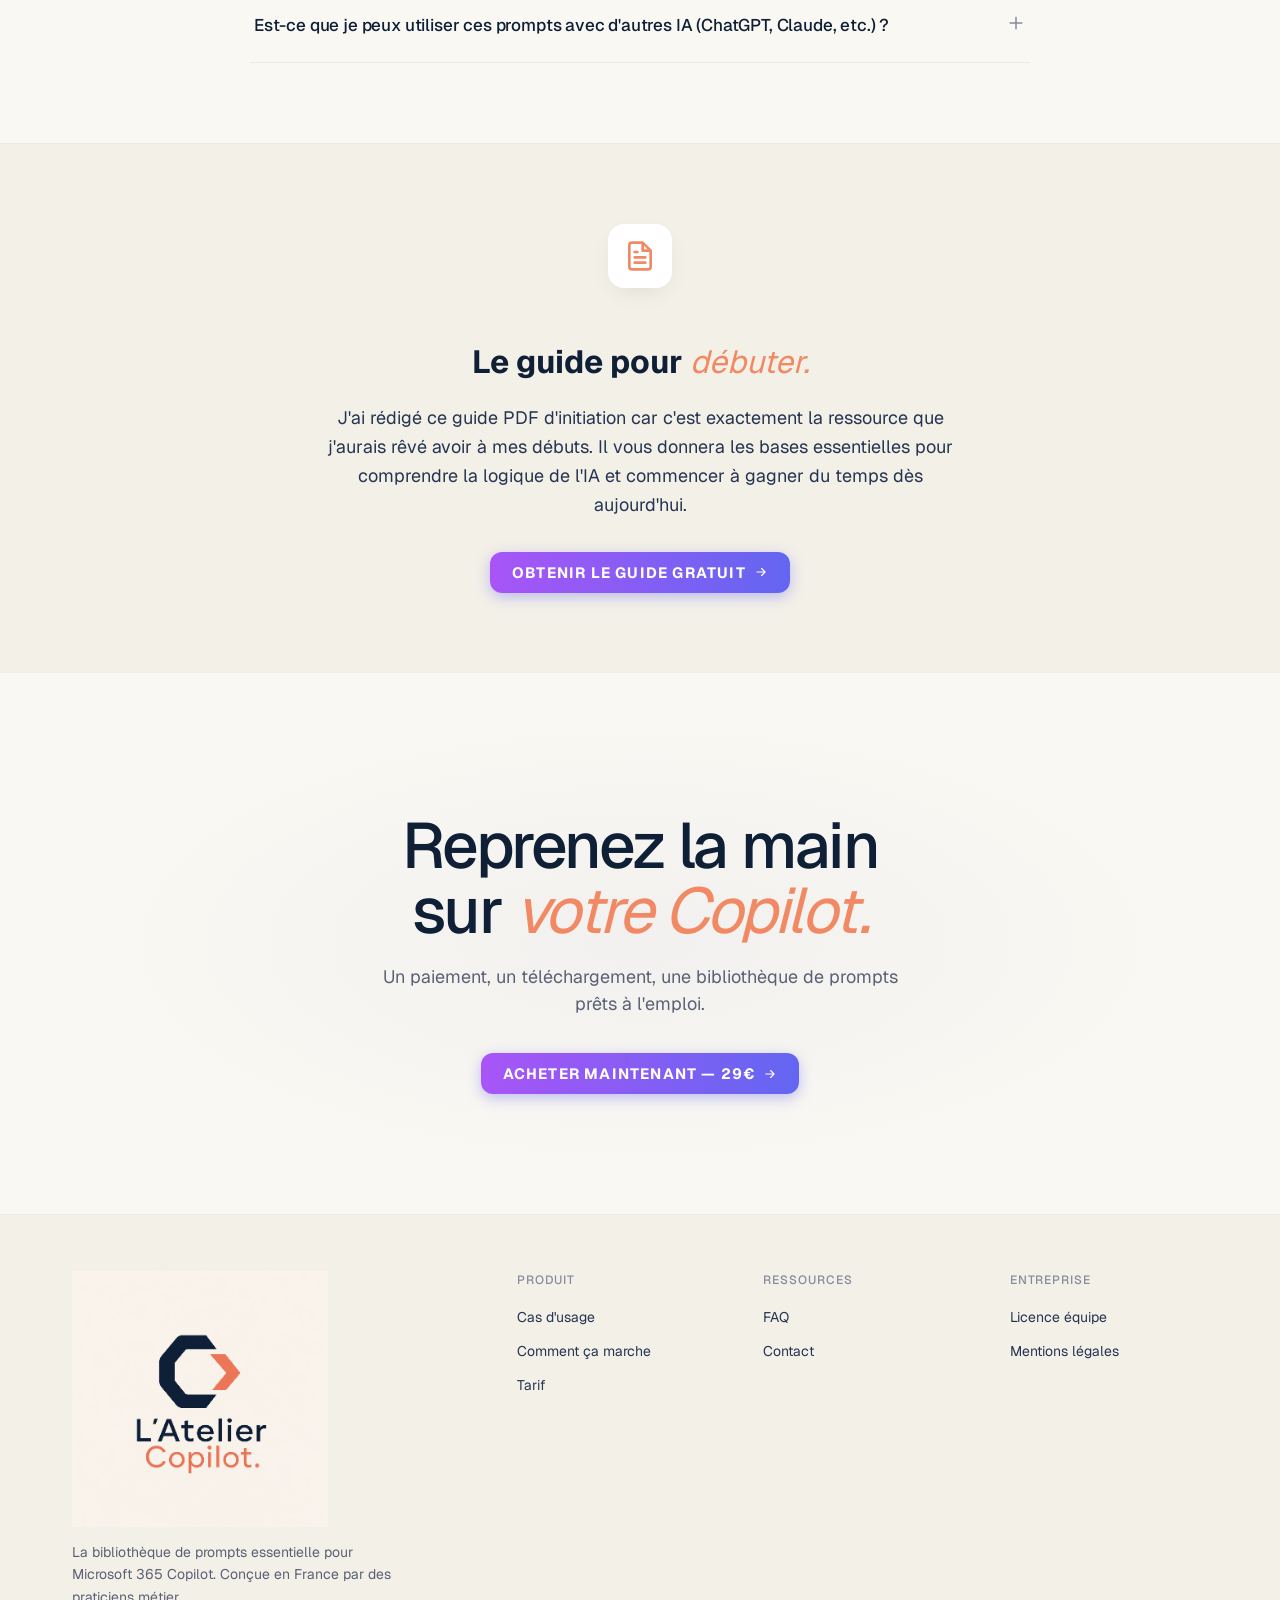
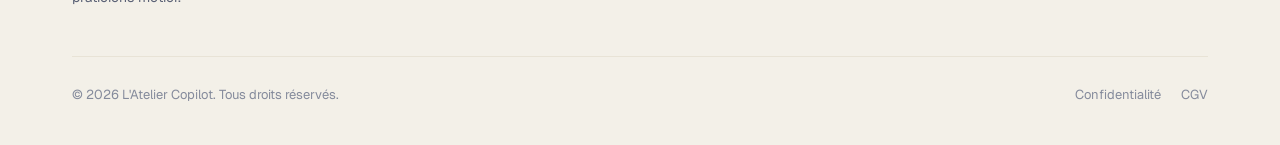
==== commit f6c0c7aa: "Add free guide button to navbar and reduce sizes" ====
--- a/index.html
+++ b/index.html
@@ -24,7 +24,8 @@
       <li><a href="#faq">FAQ</a></li>
     </ul>
     <div class="nav-cta">
-      <a href="#pricing" class="btn btn-accent">Obtenir la bibliothèque</a>
+      <a href="assets/guide-debutant.pdf" download class="btn btn-accent btn-sm">Guide gratuit</a>
+      <a href="#pricing" class="btn btn-accent btn-sm">Obtenir la bibliothèque</a>
     </div>
   </div>
 </nav>
--- a/styles.css
+++ b/styles.css
@@ -192,6 +192,7 @@
   border-color: var(--border-strong);
 }
 .btn-outline:hover { border-color: var(--ink-700); }
+.btn-sm { padding: 8px 12px; font-size: 13px; border-radius: 8px; }
 .btn-lg { padding: 13px 22px; font-size: 15px; border-radius: 12px; }
 .btn-accent {
   background: linear-gradient(to right, #A855F7, #6366F1);
